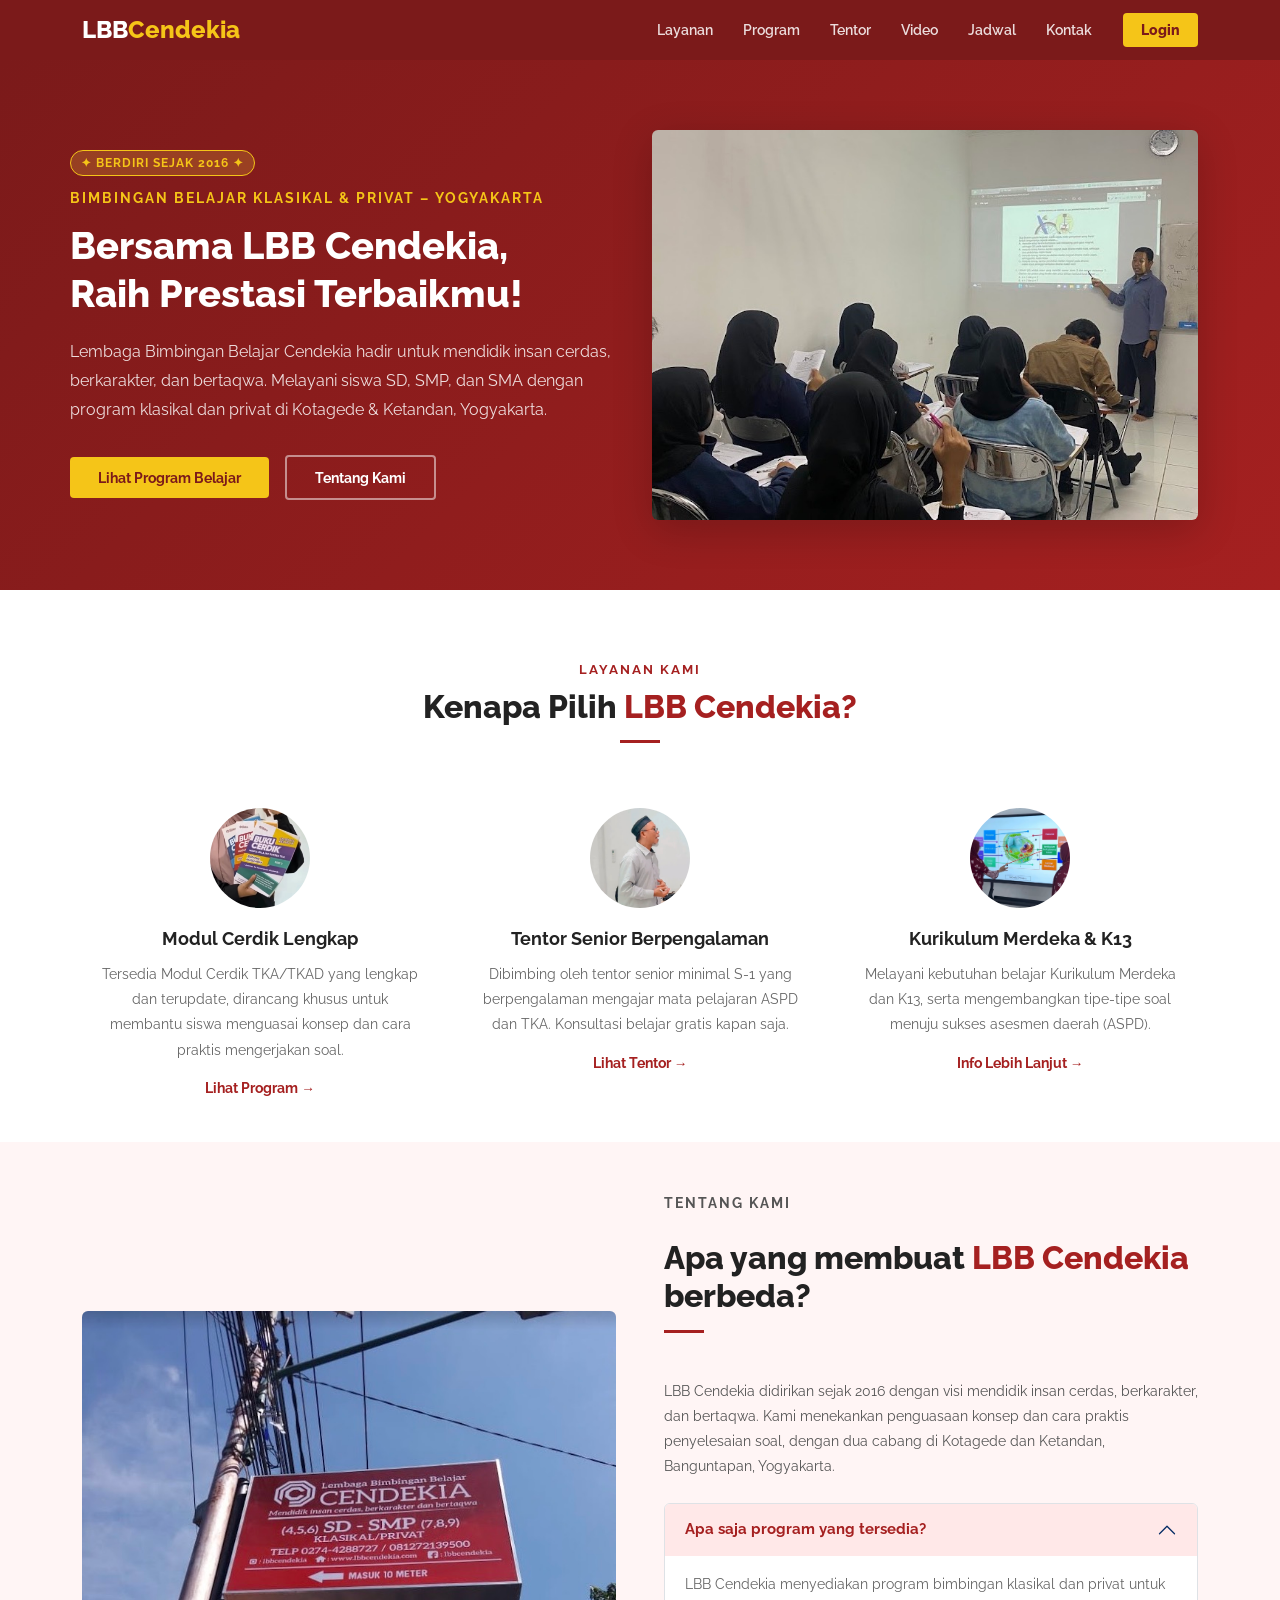
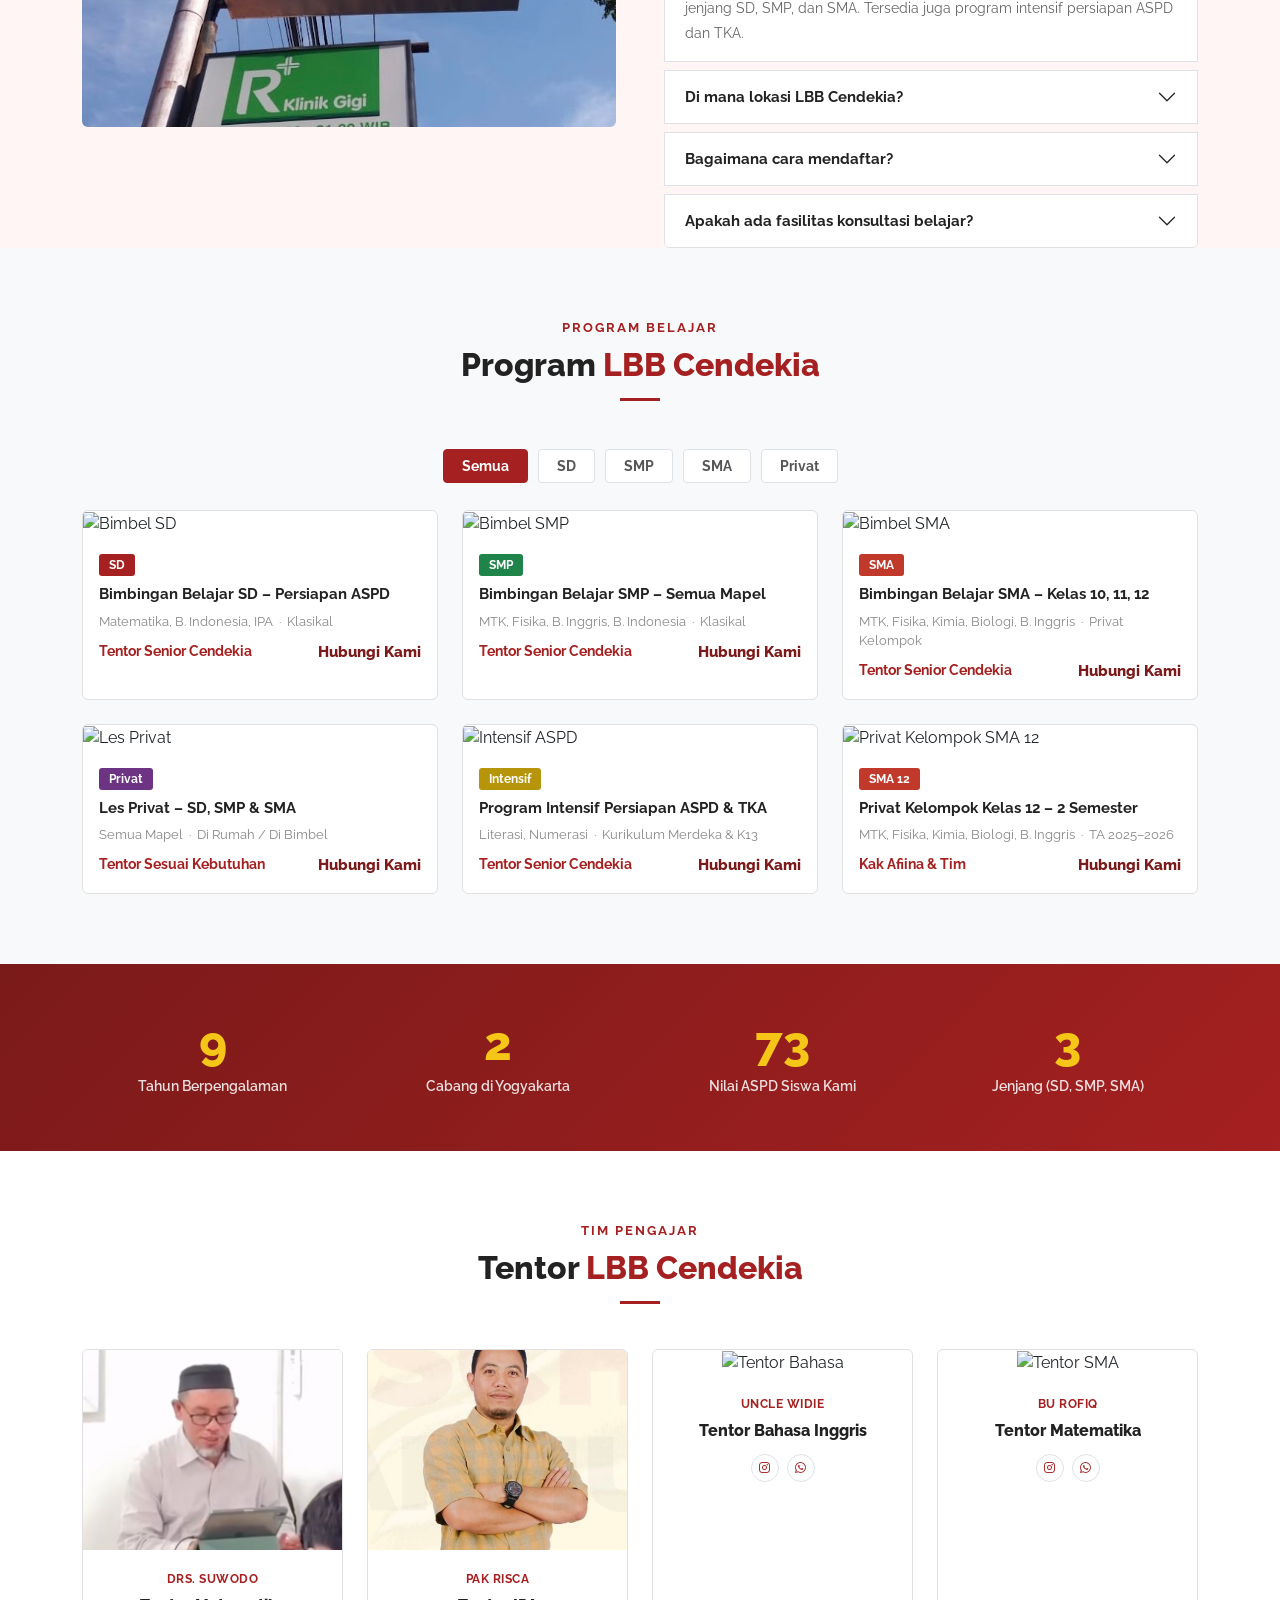
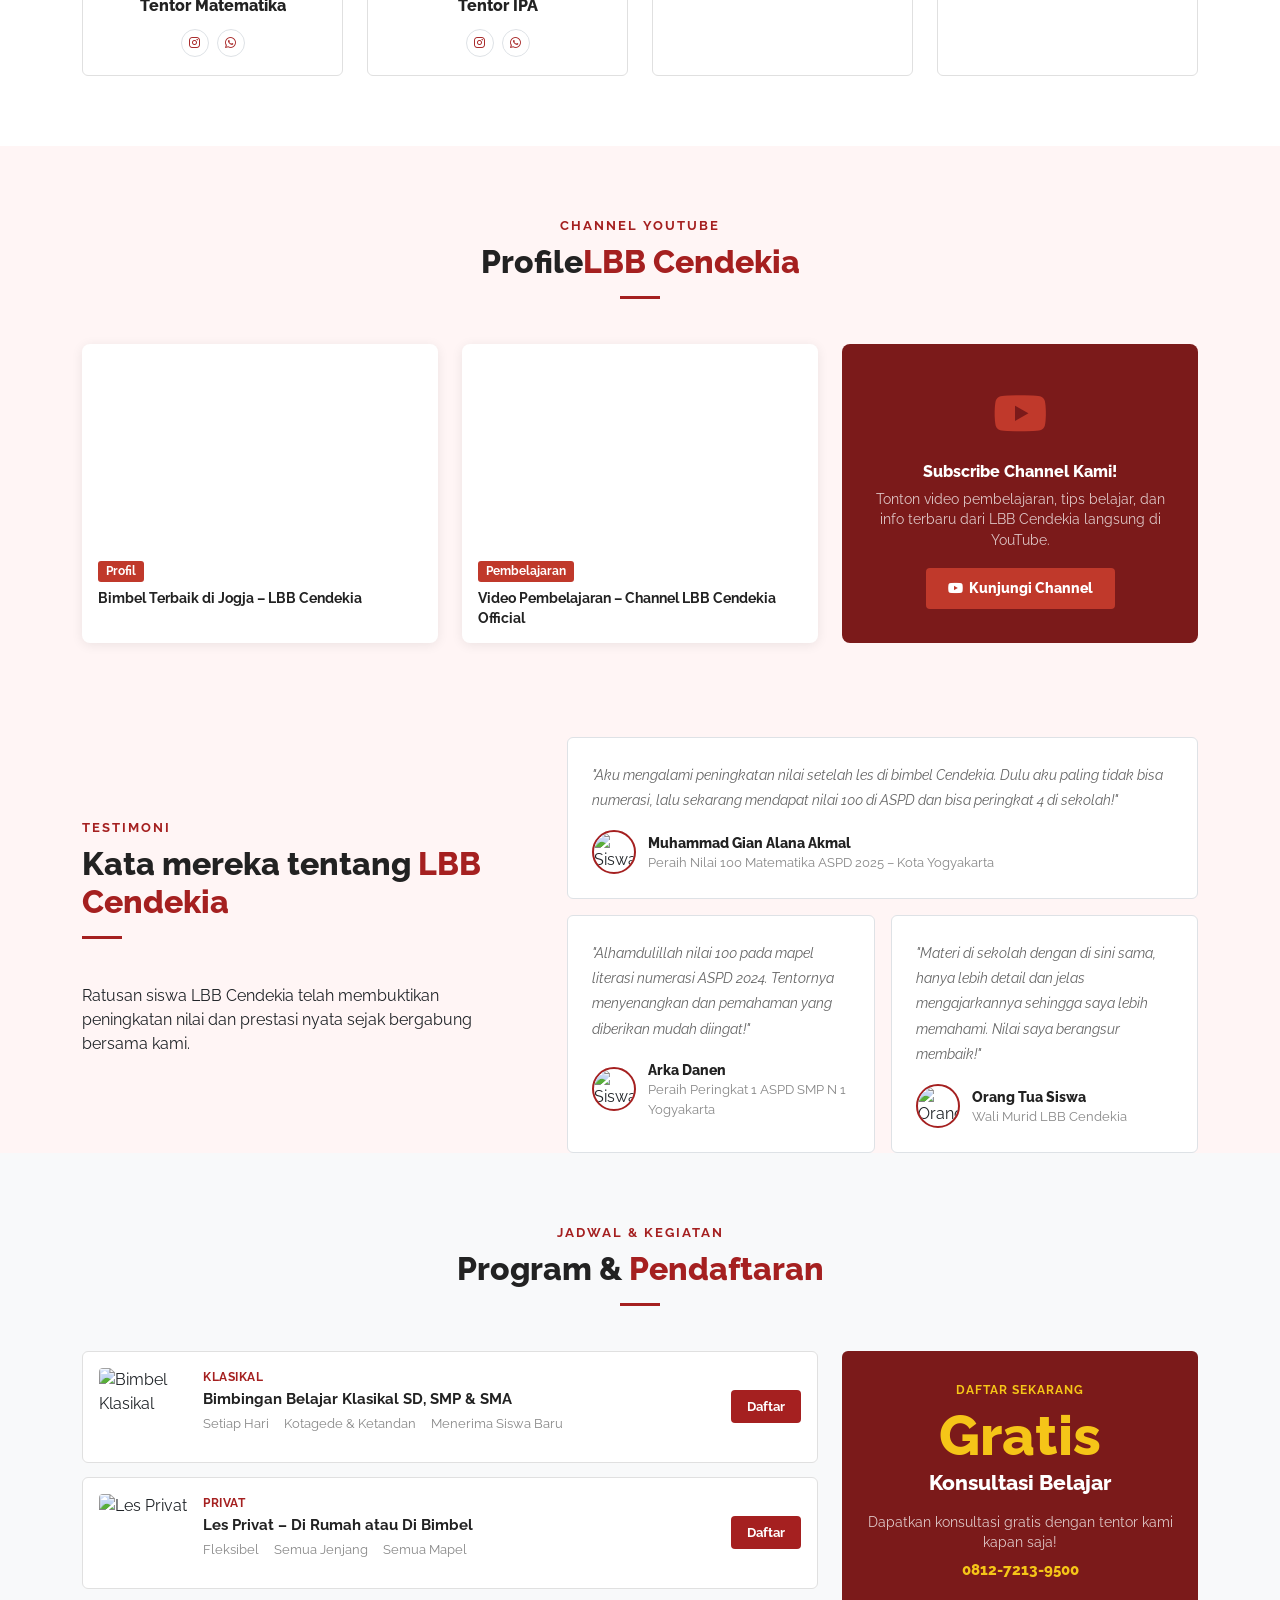
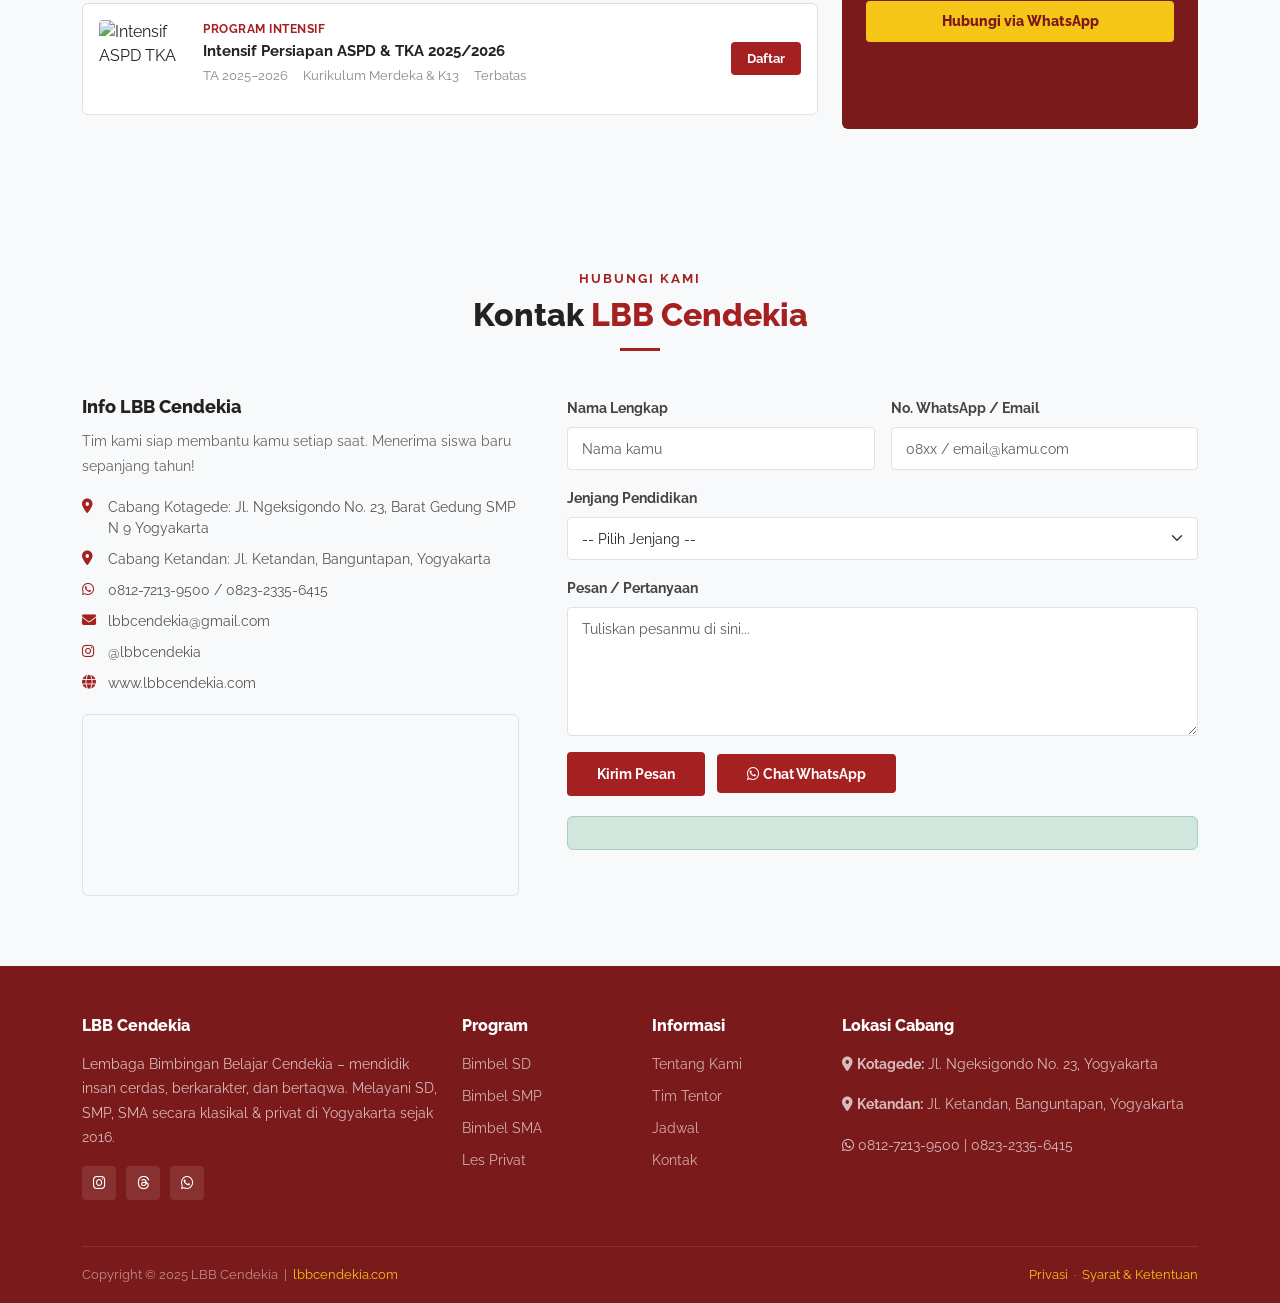
==== index.html @ 08522cde "Update index.html" ====
<!DOCTYPE html>
<html lang="id">

<head>
  <meta charset="UTF-8" />
  <meta name="viewport" content="width=device-width, initial-scale=1, shrink-to-fit=no" />
  <title>LBB Cendekia - Bimbingan Belajar Yogyakarta</title>

  <link rel="stylesheet" href="https://cdn.jsdelivr.net/npm/bootstrap@5.3.0/dist/css/bootstrap.min.css" />
  <link rel="stylesheet" href="https://cdnjs.cloudflare.com/ajax/libs/font-awesome/6.4.0/css/all.min.css" />
  <link href="https://fonts.googleapis.com/css2?family=Raleway:wght@400;500;600;700;800&display=swap" rel="stylesheet" />
  <link rel="stylesheet" href="style.css" />

</head>
<body>

<button id="tm-back-top" onclick="window.scrollTo({top:0,behavior:'smooth'})">
  <i class="fas fa-chevron-up"></i>
</button>

<!-- ===================== NAVBAR ===================== -->
<nav class="navbar navbar-expand-lg tm-navbar sticky-top">
  <div class="container">
    <a class="navbar-brand" href="#tm-hero">LBB<span>Cendekia</span></a>
    <button class="navbar-toggler" type="button" data-bs-toggle="collapse" data-bs-target="#tmNav">
      <span class="navbar-toggler-icon"></span>
    </button>
    <div class="collapse navbar-collapse" id="tmNav">
      <ul class="navbar-nav ms-auto">
        <li class="nav-item"><a class="nav-link" href="#tm-services">Layanan</a></li>
        <li class="nav-item"><a class="nav-link" href="#tm-courses">Program</a></li>
        <li class="nav-item"><a class="nav-link" href="#tm-team">Tentor</a></li>
        <li class="nav-item"><a class="nav-link" href="#tm-video">Video</a></li>
        <li class="nav-item"><a class="nav-link" href="#tm-events">Jadwal</a></li>
        <li class="nav-item"><a class="nav-link" href="#tm-contact">Kontak</a></li>
      </ul>
      <span id="userInfo" class="nav-user-info"></span>
      <div id="authArea">
        <a href="login.html" class="nav-cta-btn ms-2">Login</a>
      </div>
    </div>
  </div>
</nav>

<!-- ===================== HERO ===================== -->
<section id="tm-hero">
  <div class="container">
    <div class="row align-items-center">
      <div class="col-lg-6 hero-text-col mb-5 mb-lg-0">
        <div class="badge-since">✦ BERDIRI SEJAK 2016 ✦</div>
        <h6>Bimbingan Belajar Klasikal & Privat – Yogyakarta</h6>
        <h2>Bersama LBB Cendekia,<br>Raih Prestasi Terbaikmu!</h2>
        <p>Lembaga Bimbingan Belajar Cendekia hadir untuk mendidik insan cerdas, berkarakter, dan bertaqwa. Melayani siswa SD, SMP, dan SMA dengan program klasikal dan privat di Kotagede & Ketandan, Yogyakarta.</p>
        <a href="#tm-courses" class="tm-btn-primary">Lihat Program Belajar</a>
        <a href="#tm-about" class="tm-btn-secondary">Tentang Kami</a>
      </div>
      <div class="col-lg-6">
    <img src="IMG_4791.jpeg" alt="Siswa belajar di LBB Cendekia" />
      </div>
    </div>
  </div>
</section>

<!-- ===================== SERVICES ===================== -->
<section id="tm-services" class="tm-section">
  <div class="container">
    <div class="row">
      <div class="col-12 text-center">
        <div class="tm-section-title-box">
          <p>Layanan Kami</p>
          <h2>Kenapa Pilih <span>LBB Cendekia?</span></h2>
          <div class="tm-divider center"></div>
        </div>
      </div>
    </div>
    <div class="row">
      <div class="col-md-4">
  <div class="tm-service-item" style="text-align:center;">
    <img src="IMG_4793.jpeg" alt="Modul Lengkap" style="height:100px; width:100px; object-fit:cover; border-radius:50%; margin:0 auto 20px; display:block;" />
          <h4>Modul Cerdik Lengkap</h4>
          <p>Tersedia Modul Cerdik TKA/TKAD yang lengkap dan terupdate, dirancang khusus untuk membantu siswa menguasai konsep dan cara praktis mengerjakan soal.</p>
          <a href="#tm-courses">Lihat Program &rarr;</a>
        </div>
      </div>
      <div class="col-md-4">
  <div class="tm-service-item" style="text-align:center;">
    <img src="IMG_4795.jpeg" alt="Tentor Berpengalaman" style="height:100px; width:100px; object-fit:cover; border-radius:50%; margin:0 auto 20px; display:block;" />
          <h4>Tentor Senior Berpengalaman</h4>
          <p>Dibimbing oleh tentor senior minimal S-1 yang berpengalaman mengajar mata pelajaran ASPD dan TKA. Konsultasi belajar gratis kapan saja.</p>
          <a href="#tm-team">Lihat Tentor &rarr;</a>
        </div>
      </div>
      <div class="col-md-4">
  <div class="tm-service-item" style="text-align:center;">
    <img src="IMG_4796.jpeg" alt="Kurikulum Merdeka" style="height:100px; width:100px; object-fit:cover; border-radius:50%; margin:0 auto 20px; display:block;" />
          <h4>Kurikulum Merdeka & K13</h4>
          <p>Melayani kebutuhan belajar Kurikulum Merdeka dan K13, serta mengembangkan tipe-tipe soal menuju sukses asesmen daerah (ASPD).</p>
          <a href="#tm-courses">Info Lebih Lanjut &rarr;</a>
        </div>
      </div>
    </div>
  </div>
</section>

<!-- ===================== ABOUT ===================== -->
<section id="tm-about">
  <div class="container">
    <div class="row align-items-center g-5" class="section-inner-pad">
      <div class="col-lg-6">
        <img src="IMG_4792.jpeg" alt="Tentang LBB Cendekia" />
      </div>
      <div class="col-lg-6 tm-about-text">
        <div class="tm-section-title-box" class="title-box-left">
          <p>Tentang Kami</p>
          <h2>Apa yang membuat <span>LBB Cendekia</span> berbeda?</h2>
          <div class="tm-divider"></div>
        </div>
        <p>LBB Cendekia didirikan sejak 2016 dengan visi mendidik insan cerdas, berkarakter, dan bertaqwa. Kami menekankan penguasaan konsep dan cara praktis penyelesaian soal, dengan dua cabang di Kotagede dan Ketandan, Banguntapan, Yogyakarta.</p>
        <div class="accordion" id="aboutAccordion">
          <div class="accordion-item border mb-2">
            <h2 class="accordion-header">
              <button class="accordion-button" type="button" data-bs-toggle="collapse" data-bs-target="#acc1">
                Apa saja program yang tersedia?
              </button>
            </h2>
            <div id="acc1" class="accordion-collapse collapse show" data-bs-parent="#aboutAccordion">
              <div class="accordion-body">
                LBB Cendekia menyediakan program bimbingan klasikal dan privat untuk jenjang SD, SMP, dan SMA. Tersedia juga program intensif persiapan ASPD dan TKA.
              </div>
            </div>
          </div>
          <div class="accordion-item border mb-2">
            <h2 class="accordion-header">
              <button class="accordion-button collapsed" type="button" data-bs-toggle="collapse" data-bs-target="#acc2">
                Di mana lokasi LBB Cendekia?
              </button>
            </h2>
            <div id="acc2" class="accordion-collapse collapse" data-bs-parent="#aboutAccordion">
              <div class="accordion-body">
                LBB Cendekia memiliki dua cabang: Cabang Kotagede di Jl. Ngeksigondo No. 23 (dekat SMP N 9 Yogyakarta), dan Cabang Ketandan di Jl. Ketandan, Banguntapan.
              </div>
            </div>
          </div>
          <div class="accordion-item border mb-2">
            <h2 class="accordion-header">
              <button class="accordion-button collapsed" type="button" data-bs-toggle="collapse" data-bs-target="#acc3">
                Bagaimana cara mendaftar?
              </button>
            </h2>
            <div id="acc3" class="accordion-collapse collapse" data-bs-parent="#aboutAccordion">
              <div class="accordion-body">
                Pendaftaran dapat dilakukan langsung ke cabang atau via WhatsApp. LBB Cendekia menerima siswa baru setiap saat sepanjang tahun.
              </div>
            </div>
          </div>
          <div class="accordion-item border">
            <h2 class="accordion-header">
              <button class="accordion-button collapsed" type="button" data-bs-toggle="collapse" data-bs-target="#acc4">
                Apakah ada fasilitas konsultasi belajar?
              </button>
            </h2>
            <div id="acc4" class="accordion-collapse collapse" data-bs-parent="#aboutAccordion">
              <div class="accordion-body">
                Ya! Konsultasi belajar gratis kepada tentor tersedia kapan saja untuk membantu pemahaman materi siswa.
              </div>
            </div>
          </div>
        </div>
      </div>
    </div>
  </div>
</section>

<!-- ===================== COURSES ===================== -->
<section id="tm-courses" class="tm-section-gray">
  <div class="container">
    <div class="row">
      <div class="col-12 text-center">
        <div class="tm-section-title-box">
          <p>Program Belajar</p>
          <h2>Program <span>LBB Cendekia</span></h2>
          <div class="tm-divider center"></div>
        </div>
      </div>
    </div>
    <div class="text-center mb-4">
      <button class="tm-filter-btn active" data-filter="all">Semua</button>
      <button class="tm-filter-btn" data-filter="sd">SD</button>
      <button class="tm-filter-btn" data-filter="smp">SMP</button>
      <button class="tm-filter-btn" data-filter="sma">SMA</button>
      <button class="tm-filter-btn" data-filter="privat">Privat</button>
    </div>
    <div class="row g-4" id="coursesGrid">
      <div class="col-sm-6 col-lg-4 course-item" data-cat="sd">
        <div class="tm-course-item">
          <img src="https://images.unsplash.com/photo-1503676260728-1c00da094a0b?w=400&h=170&fit=crop&auto=format" alt="Bimbel SD" />
          <div class="tm-course-body">
            <span class="tm-course-tag">SD</span>
            <h5>Bimbingan Belajar SD – Persiapan ASPD</h5>
            <div class="tm-course-meta">Matematika, B. Indonesia, IPA &nbsp;·&nbsp; Klasikal</div>
            <div class="d-flex justify-content-between">
              <span class="tm-course-teacher">Tentor Senior Cendekia</span>
              <span class="tm-course-price">Hubungi Kami</span>
            </div>
          </div>
        </div>
      </div>
      <div class="col-sm-6 col-lg-4 course-item" data-cat="smp">
        <div class="tm-course-item">
          <img src="https://images.unsplash.com/photo-1456513080510-7bf3a84b82f8?w=400&h=170&fit=crop&auto=format" alt="Bimbel SMP" />
          <div class="tm-course-body">
            <span class="tm-course-tag eng">SMP</span>
            <h5>Bimbingan Belajar SMP – Semua Mapel</h5>
            <div class="tm-course-meta">MTK, Fisika, B. Inggris, B. Indonesia &nbsp;·&nbsp; Klasikal</div>
            <div class="d-flex justify-content-between">
              <span class="tm-course-teacher">Tentor Senior Cendekia</span>
              <span class="tm-course-price">Hubungi Kami</span>
            </div>
          </div>
        </div>
      </div>
      <div class="col-sm-6 col-lg-4 course-item" data-cat="sma">
        <div class="tm-course-item">
          <img src="https://images.unsplash.com/photo-1635070041078-e363dbe005cb?w=400&h=170&fit=crop&auto=format" alt="Bimbel SMA" />
          <div class="tm-course-body">
            <span class="tm-course-tag sma">SMA</span>
            <h5>Bimbingan Belajar SMA – Kelas 10, 11, 12</h5>
            <div class="tm-course-meta">MTK, Fisika, Kimia, Biologi, B. Inggris &nbsp;·&nbsp; Privat Kelompok</div>
            <div class="d-flex justify-content-between">
              <span class="tm-course-teacher">Tentor Senior Cendekia</span>
              <span class="tm-course-price">Hubungi Kami</span>
            </div>
          </div>
        </div>
      </div>
      <div class="col-sm-6 col-lg-4 course-item" data-cat="privat">
        <div class="tm-course-item">
          <img src="https://images.unsplash.com/photo-1434030216411-0b793f4b4173?w=400&h=170&fit=crop&auto=format" alt="Les Privat" />
          <div class="tm-course-body">
            <span class="tm-course-tag math">Privat</span>
            <h5>Les Privat – SD, SMP & SMA</h5>
            <div class="tm-course-meta">Semua Mapel &nbsp;·&nbsp; Di Rumah / Di Bimbel</div>
            <div class="d-flex justify-content-between">
              <span class="tm-course-teacher">Tentor Sesuai Kebutuhan</span>
              <span class="tm-course-price">Hubungi Kami</span>
            </div>
          </div>
        </div>
      </div>
      <div class="col-sm-6 col-lg-4 course-item" data-cat="smp sma">
        <div class="tm-course-item">
          <img src="https://images.unsplash.com/photo-1532094349884-543559563661?w=400&h=170&fit=crop&auto=format" alt="Intensif ASPD" />
          <div class="tm-course-body">
            <span class="tm-course-tag sci">Intensif</span>
            <h5>Program Intensif Persiapan ASPD & TKA</h5>
            <div class="tm-course-meta">Literasi, Numerasi &nbsp;·&nbsp; Kurikulum Merdeka & K13</div>
            <div class="d-flex justify-content-between">
              <span class="tm-course-teacher">Tentor Senior Cendekia</span>
              <span class="tm-course-price">Hubungi Kami</span>
            </div>
          </div>
        </div>
      </div>
      <div class="col-sm-6 col-lg-4 course-item" data-cat="sma">
        <div class="tm-course-item">
          <img src="https://images.unsplash.com/photo-1546410531-bb4caa6b424d?w=400&h=170&fit=crop&auto=format" alt="Privat Kelompok SMA 12" />
          <div class="tm-course-body">
            <span class="tm-course-tag sma">SMA 12</span>
            <h5>Privat Kelompok Kelas 12 – 2 Semester</h5>
            <div class="tm-course-meta">MTK, Fisika, Kimia, Biologi, B. Inggris &nbsp;·&nbsp; TA 2025–2026</div>
            <div class="d-flex justify-content-between">
              <span class="tm-course-teacher">Kak Afiina & Tim</span>
              <span class="tm-course-price">Hubungi Kami</span>
            </div>
          </div>
        </div>
      </div>
    </div>
  </div>
</section>

<!-- ===================== COUNTER ===================== -->
<section id="tm-counter">
  <div class="container">
    <div class="row g-4 text-center">
      <div class="col-6 col-md-3">
        <div class="tm-counter-item">
          <span class="tm-count" data-count="9">0</span>
          <p>Tahun Berpengalaman</p>
        </div>
      </div>
      <div class="col-6 col-md-3">
        <div class="tm-counter-item">
          <span class="tm-count" data-count="2">0</span>
          <p>Cabang di Yogyakarta</p>
        </div>
      </div>
      <div class="col-6 col-md-3">
        <div class="tm-counter-item">
          <span class="tm-count" data-count="100">0</span>
          <p>Nilai ASPD Siswa Kami</p>
        </div>
      </div>
      <div class="col-6 col-md-3">
        <div class="tm-counter-item">
          <span class="tm-count" data-count="3">0</span>
          <p>Jenjang (SD, SMP, SMA)</p>
        </div>
      </div>
    </div>
  </div>
</section>

<!-- ===================== TEAM ===================== -->
<section id="tm-team" class="tm-section">
  <div class="container">
    <div class="row">
      <div class="col-12 text-center">
        <div class="tm-section-title-box">
          <p>Tim Pengajar</p>
          <h2>Tentor <span>LBB Cendekia</span></h2>
          <div class="tm-divider center"></div>
        </div>
      </div>
    </div>
    <div class="row g-4">
      <div class="col-sm-6 col-lg-3">
        <div class="tm-team-item">
          <img src="IMG_4803.jpeg" alt="Tentor Matematika" />
          <div class="tm-team-body">
            <span>Drs. Suwodo</span>
            <h5>Tentor Matematika</h5>
            <div class="tm-social">
              <a href="https://www.instagram.com/lbbcendekia/" target="_blank"><i class="fab fa-instagram"></i></a>
              <a href="https://wa.me/6281272139500" target="_blank"><i class="fab fa-whatsapp"></i></a>
            </div>
          </div>
        </div>
      </div>
      <div class="col-sm-6 col-lg-3">
        <div class="tm-team-item">
          <img src="IMG_4802.jpeg" alt="Tentor IPA" />
          <div class="tm-team-body">
            <span>Pak Risca</span>
            <h5>Tentor IPA</h5>
            <div class="tm-social">
              <a href="https://www.instagram.com/lbbcendekia/" target="_blank"><i class="fab fa-instagram"></i></a>
              <a href="https://wa.me/6281272139500" target="_blank"><i class="fab fa-whatsapp"></i></a>
            </div>
          </div>
        </div>
      </div>
      <div class="col-sm-6 col-lg-3">
        <div class="tm-team-item">
          <img src="https://themewagon.github.io/scholar/assets/images/member-03.jpg" alt="Tentor Bahasa" />
          <div class="tm-team-body">
            <span>Uncle Widie</span>
            <h5>Tentor Bahasa Inggris</h5>
            <div class="tm-social">
              <a href="https://www.instagram.com/lbbcendekia/" target="_blank"><i class="fab fa-instagram"></i></a>
              <a href="https://wa.me/6281272139500" target="_blank"><i class="fab fa-whatsapp"></i></a>
            </div>
          </div>
        </div>
      </div>
      <div class="col-sm-6 col-lg-3">
        <div class="tm-team-item">
          <img src="https://themewagon.github.io/scholar/assets/images/member-04.jpg" alt="Tentor SMA" />
          <div class="tm-team-body">
            <span>Bu Rofiq</span>
            <h5>Tentor Matematika</h5>
            <div class="tm-social">
              <a href="https://www.instagram.com/lbbcendekia/" target="_blank"><i class="fab fa-instagram"></i></a>
              <a href="https://wa.me/6281272139500" target="_blank"><i class="fab fa-whatsapp"></i></a>
            </div>
          </div>
        </div>
      </div>
    </div>
  </div>
</section>

<!-- ===================== VIDEO YOUTUBE ===================== -->
<section id="tm-video">
  <div class="container">
    <div class="row">
      <div class="col-12 text-center">
        <div class="tm-section-title-box">
          <p>Channel YouTube</p>
          <h2>Profile<span>LBB Cendekia</span></h2>
          <div class="tm-divider center"></div>
        </div>
      </div>
    </div>
    <div class="row g-4">
      <!-- Video 1: Video promo resmi LBB Cendekia -->
      <div class="col-sm-6 col-lg-4">
        <div class="tm-video-card">
          <div class="ratio ratio-16x9">
            <iframe src="https://www.youtube.com/embed/m7mZopwgfDE" title="BIMBEL TERBAIK DI JOGJA | LBB Cendekia" allowfullscreen loading="lazy"></iframe>
          </div>
          <div class="video-info">
            <span class="video-tag">Profil</span>
            <h6>Bimbel Terbaik di Jogja – LBB Cendekia</h6>
          </div>
        </div>
      </div>
      <!-- Video 2: Ganti ID video di bawah sesuai video LBB Cendekia lainnya -->
      <div class="col-sm-6 col-lg-4">
        <div class="tm-video-card">
          <div class="ratio ratio-16x9">
            <iframe src="https://www.youtube.com/embed/videoseries?list=UU1r4QQoJrDKF8VmuB0mBoeg" title="Video LBB Cendekia" allowfullscreen loading="lazy"></iframe>
          </div>
          <div class="video-info">
            <span class="video-tag">Pembelajaran</span>
            <h6>Video Pembelajaran – Channel LBB Cendekia Official</h6>
          </div>
        </div>
      </div>
      <!-- Kolom Subscribe -->
      <div class="col-sm-12 col-lg-4">
        <div class="tm-video-subscribe">
          <div class="yt-icon"><i class="fab fa-youtube"></i></div>
          <h5>Subscribe Channel Kami!</h5>
          <p>Tonton video pembelajaran, tips belajar, dan info terbaru dari LBB Cendekia langsung di YouTube.</p>
          <a href="https://www.youtube.com/@lbbcendekia" target="_blank" class="tm-btn-yt">
            <i class="fab fa-youtube"></i> &nbsp;Kunjungi Channel
          </a>
        </div>
      </div>
    </div>
    <div class="text-center mt-4" class="video-hint">
    </div>
  </div>
</section>

<!-- ===================== TESTIMONIALS ===================== -->
<section id="tm-testimonials">
  <div class="container">
    <div class="row align-items-center g-5" class="section-inner-pad">
      <div class="col-lg-5">
        <div class="tm-section-title-box" class="title-box-left">
          <p>Testimoni</p>
          <h2>Kata mereka tentang <span>LBB Cendekia</span></h2>
          <div class="tm-divider"></div>
        </div>
        <p >Ratusan siswa LBB Cendekia telah membuktikan peningkatan nilai dan prestasi nyata sejak bergabung bersama kami.</p>
      </div>
      <div class="col-lg-7">
        <div class="row g-3">
          <div class="col-12">
            <div class="tm-testimonial-item">
              <p>"Aku mengalami peningkatan nilai setelah les di bimbel Cendekia. Dulu aku paling tidak bisa numerasi, lalu sekarang mendapat nilai 100 di ASPD dan bisa peringkat 4 di sekolah!"</p>
              <div class="d-flex align-items-center">
                <img src="https://themewagon.github.io/scholar/assets/images/testimonial-author.jpg" alt="Siswa Cendekia" />
                <div>
                  <div class="tm-testimonial-name">Muhammad Gian Alana Akmal</div>
                  <div class="tm-testimonial-role">Peraih Nilai 100 Matematika ASPD 2025 – Kota Yogyakarta</div>
                </div>
              </div>
            </div>
          </div>
          <div class="col-md-6">
            <div class="tm-testimonial-item">
              <p>"Alhamdulillah nilai 100 pada mapel literasi numerasi ASPD 2024. Tentornya menyenangkan dan pemahaman yang diberikan mudah diingat!"</p>
              <div class="d-flex align-items-center">
                <img src="https://themewagon.github.io/scholar/assets/images/testimonial-author.jpg" alt="Siswa Cendekia" />
                <div>
                  <div class="tm-testimonial-name">Arka Danen</div>
                  <div class="tm-testimonial-role">Peraih Peringkat 1 ASPD SMP N 1 Yogyakarta</div>
                </div>
              </div>
            </div>
          </div>
          <div class="col-md-6">
            <div class="tm-testimonial-item">
              <p>"Materi di sekolah dengan di sini sama, hanya lebih detail dan jelas mengajarkannya sehingga saya lebih memahami. Nilai saya berangsur membaik!"</p>
              <div class="d-flex align-items-center">
                <img src="https://themewagon.github.io/scholar/assets/images/testimonial-author.jpg" alt="Orang Tua Siswa" />
                <div>
                  <div class="tm-testimonial-name">Orang Tua Siswa</div>
                  <div class="tm-testimonial-role">Wali Murid LBB Cendekia</div>
                </div>
              </div>
            </div>
          </div>
        </div>
      </div>
    </div>
  </div>
</section>

<!-- ===================== EVENTS ===================== -->
<section id="tm-events" class="tm-section-gray">
  <div class="container">
    <div class="row">
      <div class="col-12 text-center">
        <div class="tm-section-title-box">
          <p>Jadwal & Kegiatan</p>
          <h2>Program & <span>Pendaftaran</span></h2>
          <div class="tm-divider center"></div>
        </div>
      </div>
    </div>
    <div class="row g-4">
      <div class="col-lg-8">
        <div class="tm-event-item">
          <img src="https://themewagon.github.io/scholar/assets/images/event-01.jpg" alt="Bimbel Klasikal" />
          <div class="tm-event-info">
            <div class="tm-event-tag">Klasikal</div>
            <h5>Bimbingan Belajar Klasikal SD, SMP & SMA</h5>
            <div class="tm-event-meta">
              <span>Setiap Hari</span>
              <span>Kotagede & Ketandan</span>
              <span>Menerima Siswa Baru</span>
            </div>
          </div>
          <a href="#tm-contact" class="tm-btn-event">Daftar</a>
        </div>
        <div class="tm-event-item">
          <img src="https://themewagon.github.io/scholar/assets/images/event-02.jpg" alt="Les Privat" />
          <div class="tm-event-info">
            <div class="tm-event-tag">Privat</div>
            <h5>Les Privat – Di Rumah atau Di Bimbel</h5>
            <div class="tm-event-meta">
              <span>Fleksibel</span>
              <span>Semua Jenjang</span>
              <span>Semua Mapel</span>
            </div>
          </div>
          <a href="#tm-contact" class="tm-btn-event">Daftar</a>
        </div>
        <div class="tm-event-item">
          <img src="https://themewagon.github.io/scholar/assets/images/event-03.jpg" alt="Intensif ASPD TKA" />
          <div class="tm-event-info">
            <div class="tm-event-tag">Program Intensif</div>
            <h5>Intensif Persiapan ASPD & TKA 2025/2026</h5>
            <div class="tm-event-meta">
              <span>TA 2025–2026</span>
              <span>Kurikulum Merdeka & K13</span>
              <span>Terbatas</span>
            </div>
          </div>
          <a href="#tm-contact" class="tm-btn-event">Daftar</a>
        </div>
      </div>
      <div class="col-lg-4">
        <div class="tm-promo-box">
          <div class="promo-label">Daftar Sekarang</div>
          <div class="promo-num" class="promo-gratis-num">Gratis</div>
          <div class="promo-off" class="promo-gratis-label">Konsultasi Belajar</div>
          <p>Dapatkan konsultasi gratis dengan tentor kami kapan saja!</p>
          <div class="promo-date">0812-7213-9500</div>
          <a href="https://wa.me/6281272139500" target="_blank">Hubungi via WhatsApp</a>
        </div>
      </div>
    </div>
  </div>
</section>

<!-- ===================== CONTACT ===================== -->
<section id="tm-contact" class="tm-section">
  <div class="container">
    <div class="row">
      <div class="col-12 text-center">
        <div class="tm-section-title-box">
          <p>Hubungi Kami</p>
          <h2>Kontak <span>LBB Cendekia</span></h2>
          <div class="tm-divider center"></div>
        </div>
      </div>
    </div>
    <div class="row g-5">
      <div class="col-lg-5">
        <div class="tm-contact-info">
          <h5>Info LBB Cendekia</h5>
          <p>Tim kami siap membantu kamu setiap saat. Menerima siswa baru sepanjang tahun!</p>
          <ul>
            <li><i class="fas fa-map-marker-alt"></i> Cabang Kotagede: Jl. Ngeksigondo No. 23, Barat Gedung SMP N 9 Yogyakarta</li>
            <li><i class="fas fa-map-marker-alt"></i> Cabang Ketandan: Jl. Ketandan, Banguntapan, Yogyakarta</li>
            <li><i class="fab fa-whatsapp"></i> 0812-7213-9500 / 0823-2335-6415</li>
            <li><i class="fas fa-envelope"></i> lbbcendekia@gmail.com</li>
            <li><i class="fab fa-instagram"></i> @lbbcendekia</li>
            <li><i class="fas fa-globe"></i> www.lbbcendekia.com</li>
          </ul>
          <div class="tm-map">
            <iframe
              src="https://www.google.com/maps/embed?pb=!1m18!1m12!1m3!1d3953.1!2d110.4012!3d-7.8210!2m3!1f0!2f0!3f0!3m2!1i1024!2i768!4f13.1!3m3!1m2!1s0x2e7a5772dce24fcf%3A0x0!2sKotagede%2C%20Yogyakarta!5e0!3m2!1sid!2sid!4v1"
              allowfullscreen loading="lazy" referrerpolicy="no-referrer-when-downgrade" title="Lokasi LBB Cendekia">
            </iframe>
          </div>
        </div>
      </div>
      <div class="col-lg-7">
        <form id="tmContactForm" novalidate>
          <div class="row g-3">
            <div class="col-sm-6">
              <label class="form-label" for="tmName">Nama Lengkap</label>
              <input type="text" class="form-control" id="tmName" placeholder="Nama kamu" required />
              <div class="invalid-feedback">Nama tidak boleh kosong.</div>
            </div>
            <div class="col-sm-6">
              <label class="form-label" for="tmEmail">No. WhatsApp / Email</label>
              <input type="text" class="form-control" id="tmEmail" placeholder="08xx / email@kamu.com" required />
              <div class="invalid-feedback">Isi kolom ini.</div>
            </div>
            <div class="col-12">
              <label class="form-label" for="tmSubject">Jenjang Pendidikan</label>
              <select class="form-select" id="tmSubject" required>
                <option value="">-- Pilih Jenjang --</option>
                <option>SD</option>
                <option>SMP</option>
                <option>SMA</option>
                <option>Info Program Privat</option>
                <option>Lainnya</option>
              </select>
              <div class="invalid-feedback">Pilih jenjang terlebih dahulu.</div>
            </div>
            <div class="col-12">
              <label class="form-label" for="tmMsg">Pesan / Pertanyaan</label>
              <textarea class="form-control" id="tmMsg" rows="5" placeholder="Tuliskan pesanmu di sini..." required></textarea>
              <div class="invalid-feedback">Pesan tidak boleh kosong.</div>
            </div>
            <div class="col-12">
              <button type="submit" class="tm-btn-submit">Kirim Pesan</button>
              &nbsp;
              <a href="https://wa.me/6281272139500" target="_blank" class="tm-btn-submit" class="tm-btn-submit btn-wa">
                <i class="fab fa-whatsapp"></i> Chat WhatsApp
              </a>
            </div>
            <div class="col-12">
              <div id="tmFormOk" class="alert alert-success mt-1" class="alert-success-hidden">
              </div>
            </div>
          </div>
        </form>
      </div>
    </div>
  </div>
</section>

<!-- ===================== FOOTER ===================== -->
<footer id="tm-footer">
  <div class="container">
    <div class="row g-4">
      <div class="col-lg-4">
        <h5>LBB Cendekia</h5>
        <p>Lembaga Bimbingan Belajar Cendekia – mendidik insan cerdas, berkarakter, dan bertaqwa. Melayani SD, SMP, SMA secara klasikal & privat di Yogyakarta sejak 2016.</p>
        <div class="tm-footer-social mt-3">
          <a href="https://www.instagram.com/lbbcendekia/" target="_blank"><i class="fab fa-instagram"></i></a>
          <a href="https://www.threads.com/@lbbcendekia" target="_blank"><i class="fab fa-threads"></i></a>
          <a href="https://wa.me/6281272139500" target="_blank"><i class="fab fa-whatsapp"></i></a>
        </div>
      </div>
      <div class="col-6 col-lg-2">
        <h5>Program</h5>
        <ul class="tm-footer-links">
          <li><a href="#tm-courses">Bimbel SD</a></li>
          <li><a href="#tm-courses">Bimbel SMP</a></li>
          <li><a href="#tm-courses">Bimbel SMA</a></li>
          <li><a href="#tm-courses">Les Privat</a></li>
        </ul>
      </div>
      <div class="col-6 col-lg-2">
        <h5>Informasi</h5>
        <ul class="tm-footer-links">
          <li><a href="#tm-about">Tentang Kami</a></li>
          <li><a href="#tm-team">Tim Tentor</a></li>
          <li><a href="#tm-events">Jadwal</a></li>
          <li><a href="#tm-contact">Kontak</a></li>
        </ul>
      </div>
      <div class="col-lg-4">
        <h5>Lokasi Cabang</h5>
        <p><i class="fas fa-map-marker-alt" class="icon-yellow"></i> <strong>Kotagede:</strong> Jl. Ngeksigondo No. 23, Yogyakarta</p>
        <p class="addr-mt"><i class="fas fa-map-marker-alt" class="icon-yellow"></i> <strong>Ketandan:</strong> Jl. Ketandan, Banguntapan, Yogyakarta</p>
        <p class="addr-mt2"><i class="fab fa-whatsapp" class="icon-wa"></i> 0812-7213-9500 | 0823-2335-6415</p>
      </div>
    </div>

    <div class="tm-footer-bottom d-flex flex-wrap justify-content-between align-items-center">
      <span>Copyright &copy; 2025 LBB Cendekia &nbsp;|&nbsp; <a href="https://lbbcendekia.com" target="_blank">lbbcendekia.com</a></span>
      <span><a href="#">Privasi</a> &nbsp;&middot;&nbsp; <a href="#">Syarat &amp; Ketentuan</a></span>
    </div>
  </div>
</footer>

<script src="https://cdn.jsdelivr.net/npm/bootstrap@5.3.0/dist/js/bootstrap.bundle.min.js"></script>
<script src="welcome.js"></script>
<script>
  const btt = document.getElementById('tm-back-top');
  window.addEventListener('scroll', () => { btt.style.display = window.scrollY > 400 ? 'block' : 'none'; });

  document.querySelectorAll('.tm-filter-btn').forEach(btn => {
    btn.addEventListener('click', () => {
      document.querySelectorAll('.tm-filter-btn').forEach(b => b.classList.remove('active'));
      btn.classList.add('active');
      const f = btn.dataset.filter;
      document.querySelectorAll('.course-item').forEach(item => {
        item.style.display = (f === 'all' || item.dataset.cat.includes(f)) ? '' : 'none';
      });
    });
  });

  const cObs = new IntersectionObserver(entries => {
    entries.forEach(e => {
      if (!e.isIntersecting) return;
      e.target.querySelectorAll('.tm-count').forEach(el => {
        if (el.dataset.done) return;
        el.dataset.done = '1';
        const target = +el.dataset.count, step = Math.max(target / 60, 1);
        let cur = 0;
        const t = setInterval(() => {
          cur = Math.min(cur + step, target);
          el.textContent = Math.floor(cur).toLocaleString('id-ID');
          if (cur >= target) clearInterval(t);
        }, 25);
      });
    });
  }, { threshold: 0.4 });
  const cSec = document.getElementById('tm-counter');
  if (cSec) cObs.observe(cSec);

  document.getElementById('tmContactForm').addEventListener('submit', function(e) {
    e.preventDefault();
    const name = document.getElementById('tmName');
    const email = document.getElementById('tmEmail');
    const subject = document.getElementById('tmSubject');
    const msg = document.getElementById('tmMsg');
    let ok = true;
    [name, email, subject, msg].forEach(el => el.classList.remove('is-invalid'));
    if (!name.value.trim()) { name.classList.add('is-invalid'); ok = false; }
    if (!email.value.trim()) { email.classList.add('is-invalid'); ok = false; }
    if (!subject.value) { subject.classList.add('is-invalid'); ok = false; }
    if (!msg.value.trim()) { msg.classList.add('is-invalid'); ok = false; }
    if (ok) {
      const btn = this.querySelector('.tm-btn-submit');
      btn.textContent = 'Mengirim...'; btn.disabled = true;
      setTimeout(() => {
        this.reset(); btn.textContent = 'Kirim Pesan'; btn.disabled = false;
        const s = document.getElementById('tmFormOk');
        s.style.display = 'block';
        setTimeout(() => s.style.display = 'none', 4000);
      }, 1000);
    }
  });
</script>

</body>
</html>
---- style.css ----
* { margin: 0; padding: 0; box-sizing: border-box; }
body { font-family: 'Raleway', sans-serif; background-color: #ffffff; }
a { color: inherit; text-decoration: none; }
a:hover { text-decoration: none; }

/* ----- NAVBAR ----- */
.tm-navbar { background-color: #7B1A1A; padding: 0; position: sticky; top: 0; z-index: 1000; }
.tm-navbar .navbar-brand { color: #ffffff; font-size: 1.5rem; font-weight: 800; padding: 12px 0; }
.tm-navbar .navbar-brand span { color: #F5C518; }
.tm-navbar .nav-link { color: rgba(255,255,255,0.85) !important; font-weight: 600; font-size: 0.9rem; padding: 18px 15px !important; transition: color 0.2s; }
.tm-navbar .nav-link:hover, .tm-navbar .nav-link.active { color: #F5C518 !important; }
.tm-navbar .navbar-toggler { border-color: rgba(255,255,255,0.4); }
.tm-navbar .navbar-toggler-icon { background-image: url("data:image/svg+xml,%3csvg xmlns='http://www.w3.org/2000/svg' viewBox='0 0 30 30'%3e%3cpath stroke='rgba(255,255,255,0.9)' stroke-width='2' stroke-linecap='round' d='M4 7h22M4 15h22M4 23h22'/%3e%3c/svg%3e"); }

/* ----- HERO ----- */
#tm-hero { background: linear-gradient(135deg, #7B1A1A 0%, #A52020 100%); padding: 70px 0; }
#tm-hero .hero-text-col { padding: 20px 0; }
#tm-hero h6 { color: #F5C518; font-size: 0.85rem; font-weight: 700; letter-spacing: 2px; text-transform: uppercase; margin-bottom: 16px; }
#tm-hero h2 { color: #ffffff; font-size: 2.4rem; font-weight: 800; line-height: 1.25; margin-bottom: 20px; }
#tm-hero p { color: rgba(255,255,255,0.85); font-size: 1rem; line-height: 1.8; margin-bottom: 30px; }
.tm-btn-primary { background-color: #F5C518; color: #7B1A1A; font-weight: 700; font-size: 0.9rem; padding: 10px 28px; border: none; border-radius: 4px; display: inline-block; transition: background 0.2s; }
.tm-btn-primary:hover { background-color: #e0b015; color: #7B1A1A; }
.tm-btn-secondary { background-color: transparent; color: #fff; font-weight: 700; font-size: 0.9rem; padding: 10px 28px; border: 2px solid rgba(255,255,255,0.5); border-radius: 4px; display: inline-block; margin-left: 12px; transition: border-color 0.2s; }
.tm-btn-secondary:hover { border-color: #fff; color: #fff; }
#tm-hero img { width: 100%; border-radius: 6px; box-shadow: 0 10px 40px rgba(0,0,0,0.2); }

/* ----- SECTION COMMON ----- */
.tm-section { padding: 70px 0; }
.tm-section-gray { padding: 70px 0; background-color: #f8f9fa; }
.tm-section-title-box { margin-bottom: 45px; }
.tm-section-title-box p { color: #A52020; font-size: 0.8rem; font-weight: 700; letter-spacing: 2px; text-transform: uppercase; margin-bottom: 8px; }
.tm-section-title-box h2 { font-size: 2rem; font-weight: 800; color: #222222; line-height: 1.2; }
.tm-section-title-box h2 span { color: #A52020; }
.tm-section-title-box .tm-divider { width: 40px; height: 3px; background-color: #A52020; margin-top: 14px; }
.tm-section-title-box .tm-divider.center { margin: 14px auto 0; }

/* ----- SERVICES ----- */
.tm-service-item { padding: 20px; text-align: center; }
.tm-service-item img { height: 70px; margin: 0 auto 20px; display: block; }
.tm-service-item h4 { font-size: 1.1rem; font-weight: 700; color: #222; margin-bottom: 12px; }
.tm-service-item p { font-size: 0.9rem; color: #666; line-height: 1.75; margin-bottom: 14px; }
.tm-service-item a { color: #A52020; font-size: 0.85rem; font-weight: 700; }
.tm-service-item a:hover { text-decoration: underline; }

/* ----- ABOUT ----- */
#tm-about { background-color: #FFF5F5; }
#tm-about img { border-radius: 6px; width: 100%; }
.tm-about-text p { font-size: 0.9rem; color: #555; line-height: 1.75; margin-bottom: 24px; }
.accordion-button { font-weight: 700; font-size: 0.95rem; color: #222; }
.accordion-button:not(.collapsed) { color: #A52020; background-color: #FFE8E8; box-shadow: none; }
.accordion-body { font-size: 0.88rem; color: #666; line-height: 1.75; }

/* ----- COURSES ----- */
.tm-filter-btn { background: #fff; border: 1px solid #dee2e6; color: #555; border-radius: 4px; padding: 6px 18px; font-size: 0.85rem; font-weight: 700; margin: 3px; cursor: pointer; transition: all 0.2s; }
.tm-filter-btn.active, .tm-filter-btn:hover { background: #A52020; color: #fff; border-color: #A52020; }
.tm-course-item { border: 1px solid #e0e0e0; border-radius: 6px; overflow: hidden; background: #fff; height: 100%; transition: box-shadow 0.2s; }
.tm-course-item:hover { box-shadow: 0 4px 18px rgba(0,0,0,0.1); }
.tm-course-item img { width: 100%; height: 170px; object-fit: cover; }
.tm-course-body { padding: 16px; }
.tm-course-tag { display: inline-block; font-size: 0.75rem; font-weight: 700; color: #fff; background: #A52020; border-radius: 3px; padding: 2px 10px; margin-bottom: 8px; }
.tm-course-tag.eng  { background: #1e8449; }
.tm-course-tag.math { background: #6c3483; }
.tm-course-tag.sci  { background: #b7950b; }
.tm-course-tag.sma  { background: #c0392b; }
.tm-course-body h5 { font-size: 0.95rem; font-weight: 700; color: #222; margin-bottom: 6px; line-height: 1.4; }
.tm-course-meta { font-size: 0.8rem; color: #888; margin-bottom: 10px; }
.tm-course-teacher { font-size: 0.85rem; font-weight: 700; color: #A52020; }
.tm-course-price { font-size: 0.95rem; font-weight: 800; color: #7B1A1A; }

/* ----- COUNTER ----- */
#tm-counter { background: linear-gradient(135deg, #7B1A1A 0%, #A52020 100%); padding: 55px 0; }
.tm-counter-item { text-align: center; color: #fff; }
.tm-counter-item .tm-count { font-size: 3rem; font-weight: 800; color: #F5C518; line-height: 1; display: block; }
.tm-counter-item p { font-size: 0.9rem; opacity: 0.85; font-weight: 600; margin: 8px 0 0; }

/* ----- TEAM ----- */
.tm-team-item { border: 1px solid #e0e0e0; border-radius: 6px; overflow: hidden; background: #fff; text-align: center; transition: box-shadow 0.2s; height: 100%; }
.tm-team-item:hover { box-shadow: 0 4px 18px rgba(0,0,0,0.1); }
.tm-team-item img { width: 100%; height: 200px; object-fit: cover; }
.tm-team-body { padding: 16px; }
.tm-team-body span { font-size: 0.75rem; font-weight: 700; color: #A52020; text-transform: uppercase; letter-spacing: 0.5px; }
.tm-team-body h5 { font-size: 1rem; font-weight: 800; color: #222; margin: 6px 0 12px; }
.tm-social a { display: inline-flex; align-items: center; justify-content: center; width: 28px; height: 28px; border: 1px solid #dee2e6; border-radius: 50%; color: #A52020; font-size: 0.75rem; margin: 2px; transition: all 0.2s; }
.tm-social a:hover { background: #A52020; color: #fff; border-color: #A52020; }

/* ----- TESTIMONIALS ----- */
#tm-testimonials { background-color: #FFF5F5; }
.tm-testimonial-item { background: #fff; border-radius: 6px; padding: 24px; border: 1px solid #dee2e6; height: 100%; }
.tm-testimonial-item p { font-size: 0.9rem; color: #666; line-height: 1.75; font-style: italic; margin-bottom: 18px; }
.tm-testimonial-item img { width: 44px; height: 44px; border-radius: 50%; object-fit: cover; border: 2px solid #A52020; margin-right: 12px; flex-shrink: 0; }
.tm-testimonial-name { font-weight: 800; font-size: 0.9rem; color: #222; }
.tm-testimonial-role { font-size: 0.8rem; color: #888; }

/* ----- EVENTS ----- */
.tm-event-item { display: flex; gap: 16px; align-items: flex-start; border: 1px solid #e0e0e0; border-radius: 6px; padding: 16px; background: #fff; margin-bottom: 14px; transition: box-shadow 0.2s; }
.tm-event-item:hover { box-shadow: 0 3px 14px rgba(0,0,0,0.08); }
.tm-event-item img { width: 88px; height: 78px; object-fit: cover; border-radius: 4px; flex-shrink: 0; }
.tm-event-info { flex: 1; }
.tm-event-tag { font-size: 0.75rem; font-weight: 700; color: #A52020; text-transform: uppercase; letter-spacing: 0.5px; }
.tm-event-info h5 { font-size: 0.95rem; font-weight: 700; color: #222; margin: 4px 0 6px; }
.tm-event-meta { font-size: 0.8rem; color: #888; }
.tm-event-meta span { margin-right: 12px; }
.tm-btn-event { background: #A52020; color: #fff; font-size: 0.8rem; font-weight: 700; padding: 7px 16px; border-radius: 4px; border: none; cursor: pointer; white-space: nowrap; align-self: center; flex-shrink: 0; display: inline-block; }
.tm-btn-event:hover { background: #7B1A1A; color: #fff; }
.tm-promo-box { background: #7B1A1A; border-radius: 6px; padding: 30px 24px; text-align: center; color: #fff; height: 100%; }
.tm-promo-box .promo-label { font-size: 0.75rem; font-weight: 700; color: #F5C518; text-transform: uppercase; letter-spacing: 1px; margin-bottom: 8px; }
.tm-promo-box .promo-num { font-size: 3.5rem; font-weight: 800; color: #F5C518; line-height: 1; }
.tm-promo-box .promo-off { font-size: 1.3rem; font-weight: 800; margin: 4px 0 14px; }
.tm-promo-box p { font-size: 0.85rem; color: rgba(255,255,255,0.75); margin-bottom: 6px; }
.tm-promo-box .promo-date { font-size: 0.95rem; font-weight: 800; color: #F5C518; margin-bottom: 20px; }
.tm-promo-box a { display: block; background: #F5C518; color: #7B1A1A; font-weight: 800; padding: 10px; border-radius: 4px; font-size: 0.85rem; }
.tm-promo-box a:hover { background: #e0b015; }

/* ----- CONTACT ----- */
#tm-contact { background-color: #f8f9fa; }
.tm-contact-info h5 { font-size: 1.1rem; font-weight: 800; color: #222; margin-bottom: 12px; }
.tm-contact-info p { font-size: 0.88rem; color: #666; line-height: 1.75; margin-bottom: 18px; }
.tm-contact-info ul { list-style: none; padding: 0; }
.tm-contact-info ul li { font-size: 0.88rem; color: #555; margin-bottom: 10px; display: flex; gap: 10px; }
.tm-contact-info ul li i { color: #A52020; width: 16px; margin-top: 2px; flex-shrink: 0; }
.tm-map { border-radius: 6px; overflow: hidden; border: 1px solid #dee2e6; margin-top: 20px; }
.tm-map iframe { display: block; width: 100%; height: 180px; border: none; }
.form-control, .form-select { border: 1px solid #dee2e6; border-radius: 4px; font-size: 0.9rem; padding: 10px 14px; font-family: 'Raleway', sans-serif; }
.form-control:focus, .form-select:focus { border-color: #A52020; box-shadow: 0 0 0 3px rgba(41,128,185,0.1); }
.form-label { font-size: 0.85rem; font-weight: 700; color: #444; }
.tm-btn-submit { background: #A52020; color: #fff; font-weight: 700; font-size: 0.9rem; padding: 11px 30px; border: none; border-radius: 4px; cursor: pointer; font-family: 'Raleway', sans-serif; }
.tm-btn-submit:hover { background: #7B1A1A; }

/* ----- FOOTER ----- */
#tm-footer { background-color: #7B1A1A; color: rgba(255,255,255,0.7); padding: 50px 0 0; }
#tm-footer h5 { color: #fff; font-size: 1rem; font-weight: 800; margin-bottom: 16px; }
#tm-footer p { font-size: 0.88rem; line-height: 1.75; }
.tm-footer-links { list-style: none; padding: 0; }
.tm-footer-links li { margin-bottom: 8px; }
.tm-footer-links a { font-size: 0.88rem; color: rgba(255,255,255,0.65); transition: color 0.2s; }
.tm-footer-links a:hover { color: #F5C518; }
.tm-footer-social a { display: inline-flex; align-items: center; justify-content: center; width: 34px; height: 34px; border-radius: 4px; background: rgba(255,255,255,0.1); color: #fff; font-size: 0.9rem; margin-right: 6px; margin-bottom: 6px; transition: background 0.2s; }
.tm-footer-social a:hover { background: #A52020; }
.tm-footer-bottom { border-top: 1px solid rgba(255,255,255,0.1); padding: 18px 0; margin-top: 40px; font-size: 0.82rem; color: rgba(255,255,255,0.5); }
.tm-footer-bottom a { color: #F5C518; }
.tm-footer-bottom a:hover { color: #fff; }

/* ----- BACK TO TOP ----- */
#tm-back-top { position: fixed; bottom: 22px; right: 22px; width: 38px; height: 38px; background: #A52020; color: #fff; border: none; border-radius: 4px; font-size: 0.9rem; cursor: pointer; display: none; z-index: 999; }
#tm-back-top:hover { background: #7B1A1A; }

@media (max-width: 768px) {
  #tm-hero h2 { font-size: 1.8rem; }
  .tm-btn-secondary { margin-left: 0; margin-top: 10px; display: inline-block; }
  .tm-event-item { flex-wrap: wrap; }
}

.nav-cta-btn { background: #F5C518; color: #7B1A1A !important; font-weight: 800 !important; font-size: 0.85rem; padding: 7px 18px !important; border-radius: 4px; display: inline-block; transition: background 0.2s; white-space: nowrap; }
.nav-cta-btn:hover { background: #e0b015; color: #7B1A1A !important; }
.nav-user-info { color: rgba(255,255,255,0.85); font-size: 0.85rem; font-weight: 600; margin-right: 8px; white-space: nowrap; }

/* ----- VIDEO SECTION ----- */
#tm-video { background: #FFF5F5; padding: 70px 0; }
.tm-video-card { background: #fff; border-radius: 8px; overflow: hidden; box-shadow: 0 2px 12px rgba(0,0,0,0.08); transition: box-shadow 0.2s; height: 100%; }
.tm-video-card:hover { box-shadow: 0 6px 24px rgba(0,0,0,0.13); }
.tm-video-card .ratio { border-radius: 0; }
.tm-video-card .video-info { padding: 14px 16px; }
.tm-video-card .video-tag { font-size: 0.72rem; font-weight: 700; color: #fff; background: #c0392b; border-radius: 3px; padding: 2px 8px; display: inline-block; margin-bottom: 6px; }
.tm-video-card .video-info h6 { font-size: 0.9rem; font-weight: 700; color: #222; line-height: 1.4; margin: 0; }
.tm-video-subscribe { background: #7B1A1A; border-radius: 8px; padding: 28px 24px; text-align: center; color: #fff; height: 100%; display: flex; flex-direction: column; align-items: center; justify-content: center; }
.tm-video-subscribe .yt-icon { font-size: 3rem; color: #c0392b; margin-bottom: 12px; }
.tm-video-subscribe h5 { font-size: 1rem; font-weight: 800; margin-bottom: 8px; }
.tm-video-subscribe p { font-size: 0.85rem; color: rgba(255,255,255,0.75); margin-bottom: 18px; }
.tm-btn-yt { display: inline-block; background: #c0392b; color: #fff; font-weight: 800; font-size: 0.85rem; padding: 10px 22px; border-radius: 4px; transition: background 0.2s; }
.tm-btn-yt:hover { background: #922b21; color: #fff; }

/* Badge sejak 2016 */
.badge-since { display: inline-block; background: rgba(244,208,63,0.2); border: 1px solid #F5C518; color: #F5C518; font-size: 0.75rem; font-weight: 700; padding: 3px 10px; border-radius: 20px; margin-bottom: 14px; letter-spacing: 1px; }

/* ===== INLINE STYLES YANG DIPINDAHKAN ===== */
.section-inner-pad { padding: 70px 0; }
.title-box-left { text-align: left; }
.video-hint { font-size: 0.85rem; color: #888; }
.promo-gratis-num { font-size: 2.2rem; margin-bottom: 8px; }
.promo-gratis-label { font-size: 1rem; }
.icon-yellow { color: #F5C518; }
.icon-wa { color: #25D366; }
.addr-mt { margin-top: 8px; }
.addr-mt2 { margin-top: 12px; }
.alert-success-hidden { display: none; font-size: 0.9rem; font-weight: 700; }
.btn-wa { background: #25D366 !important; display: inline-block; }
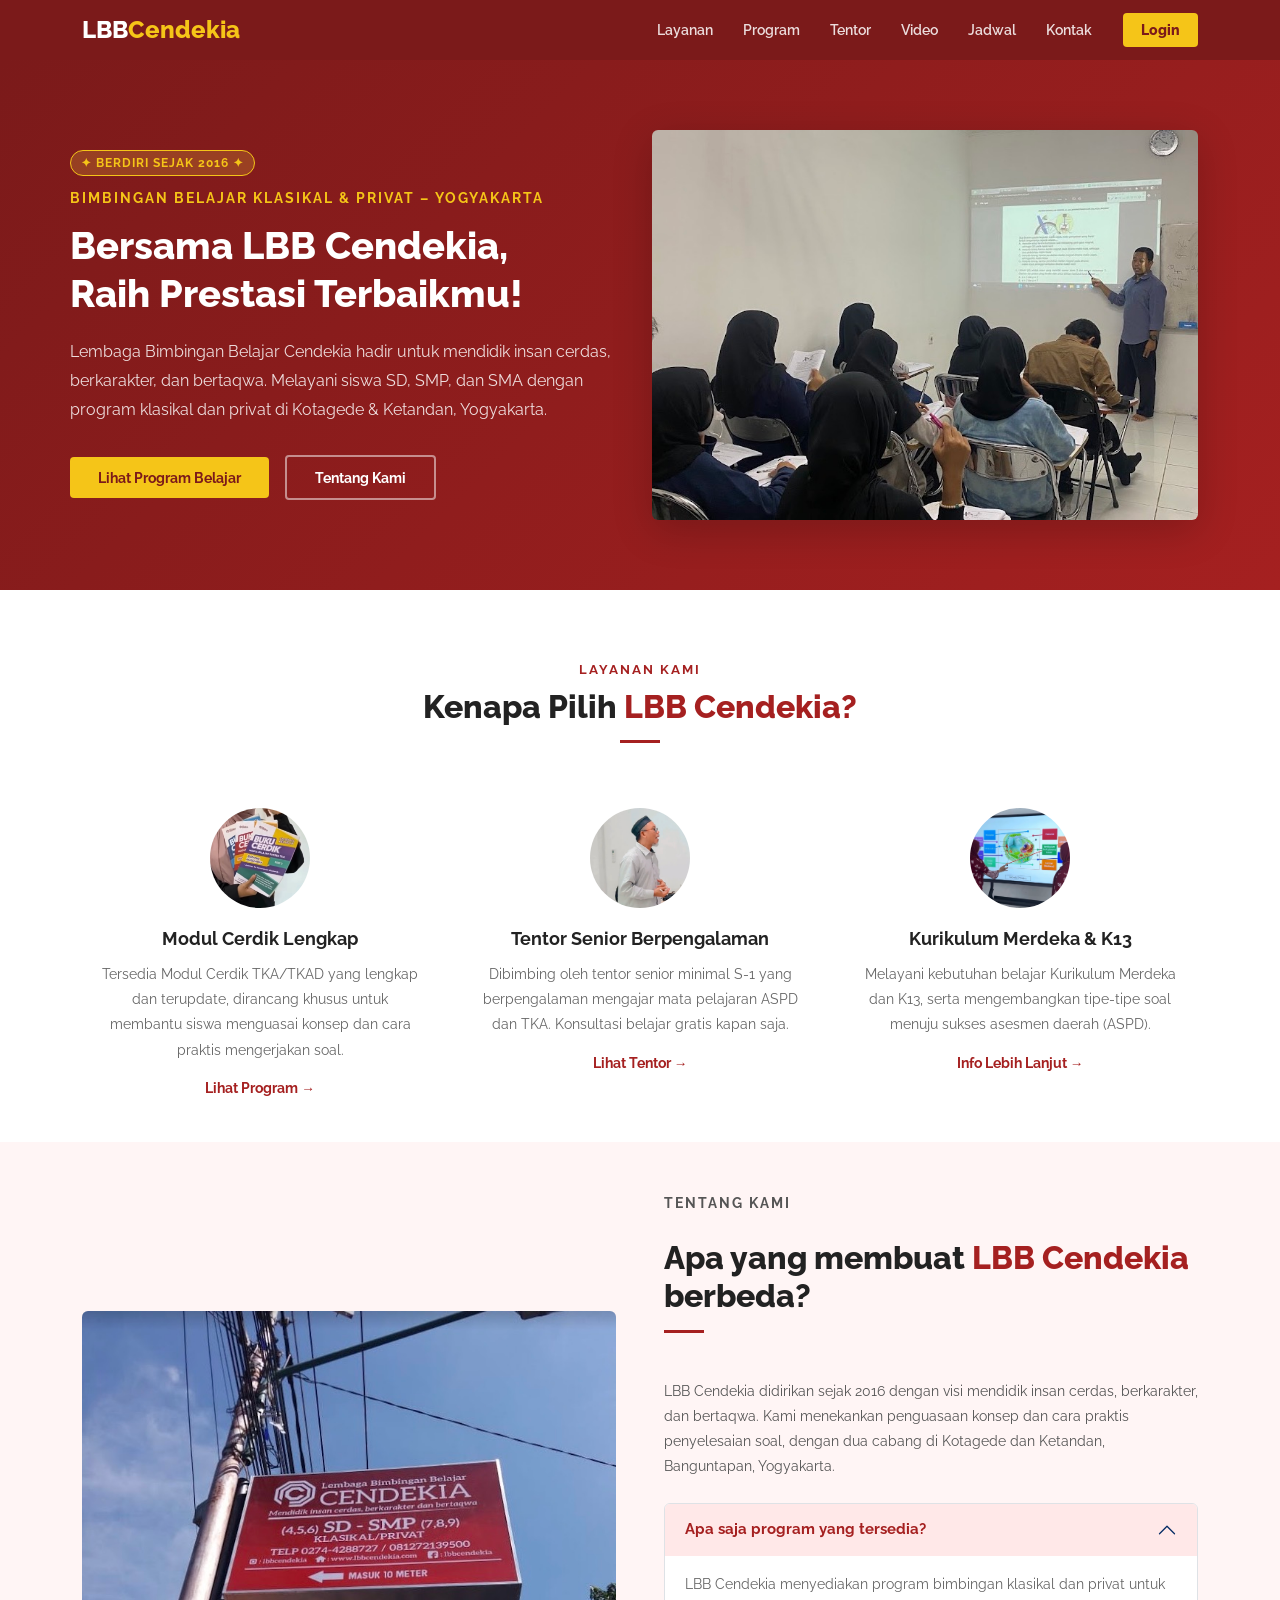
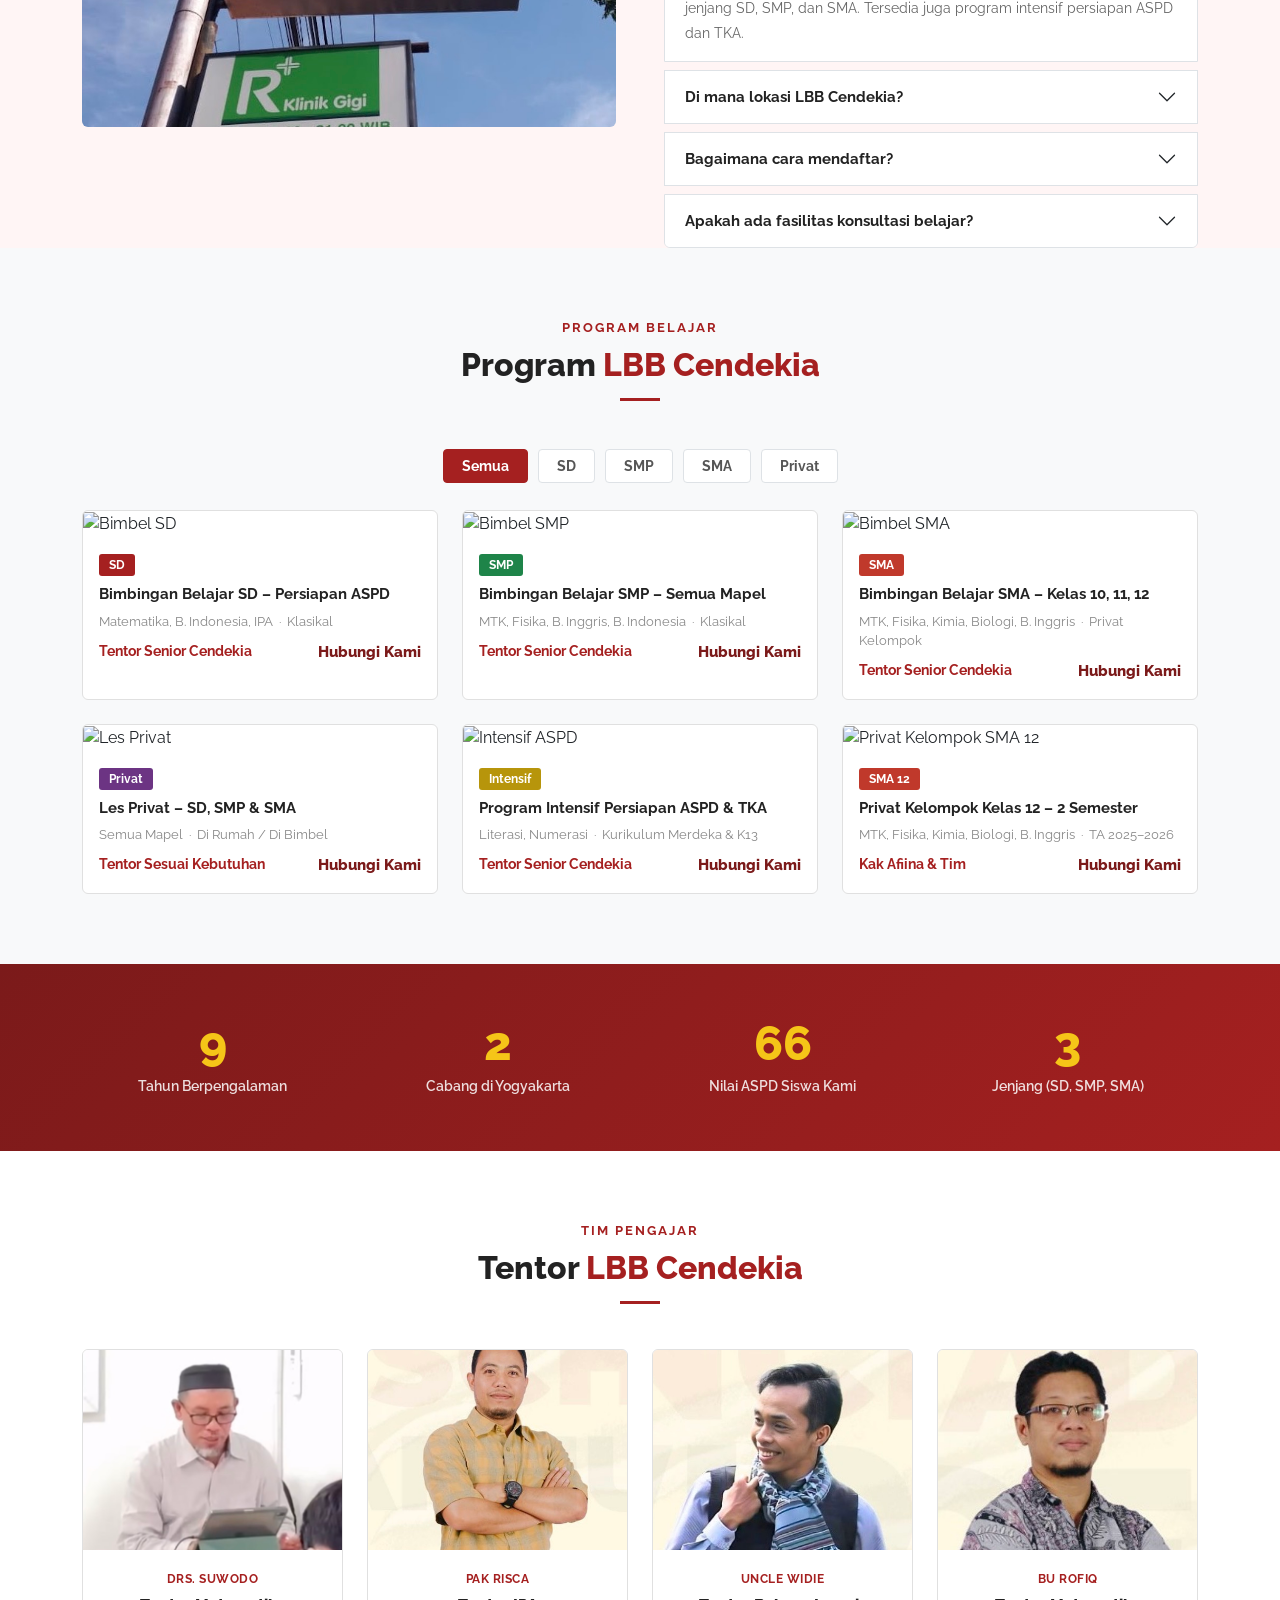
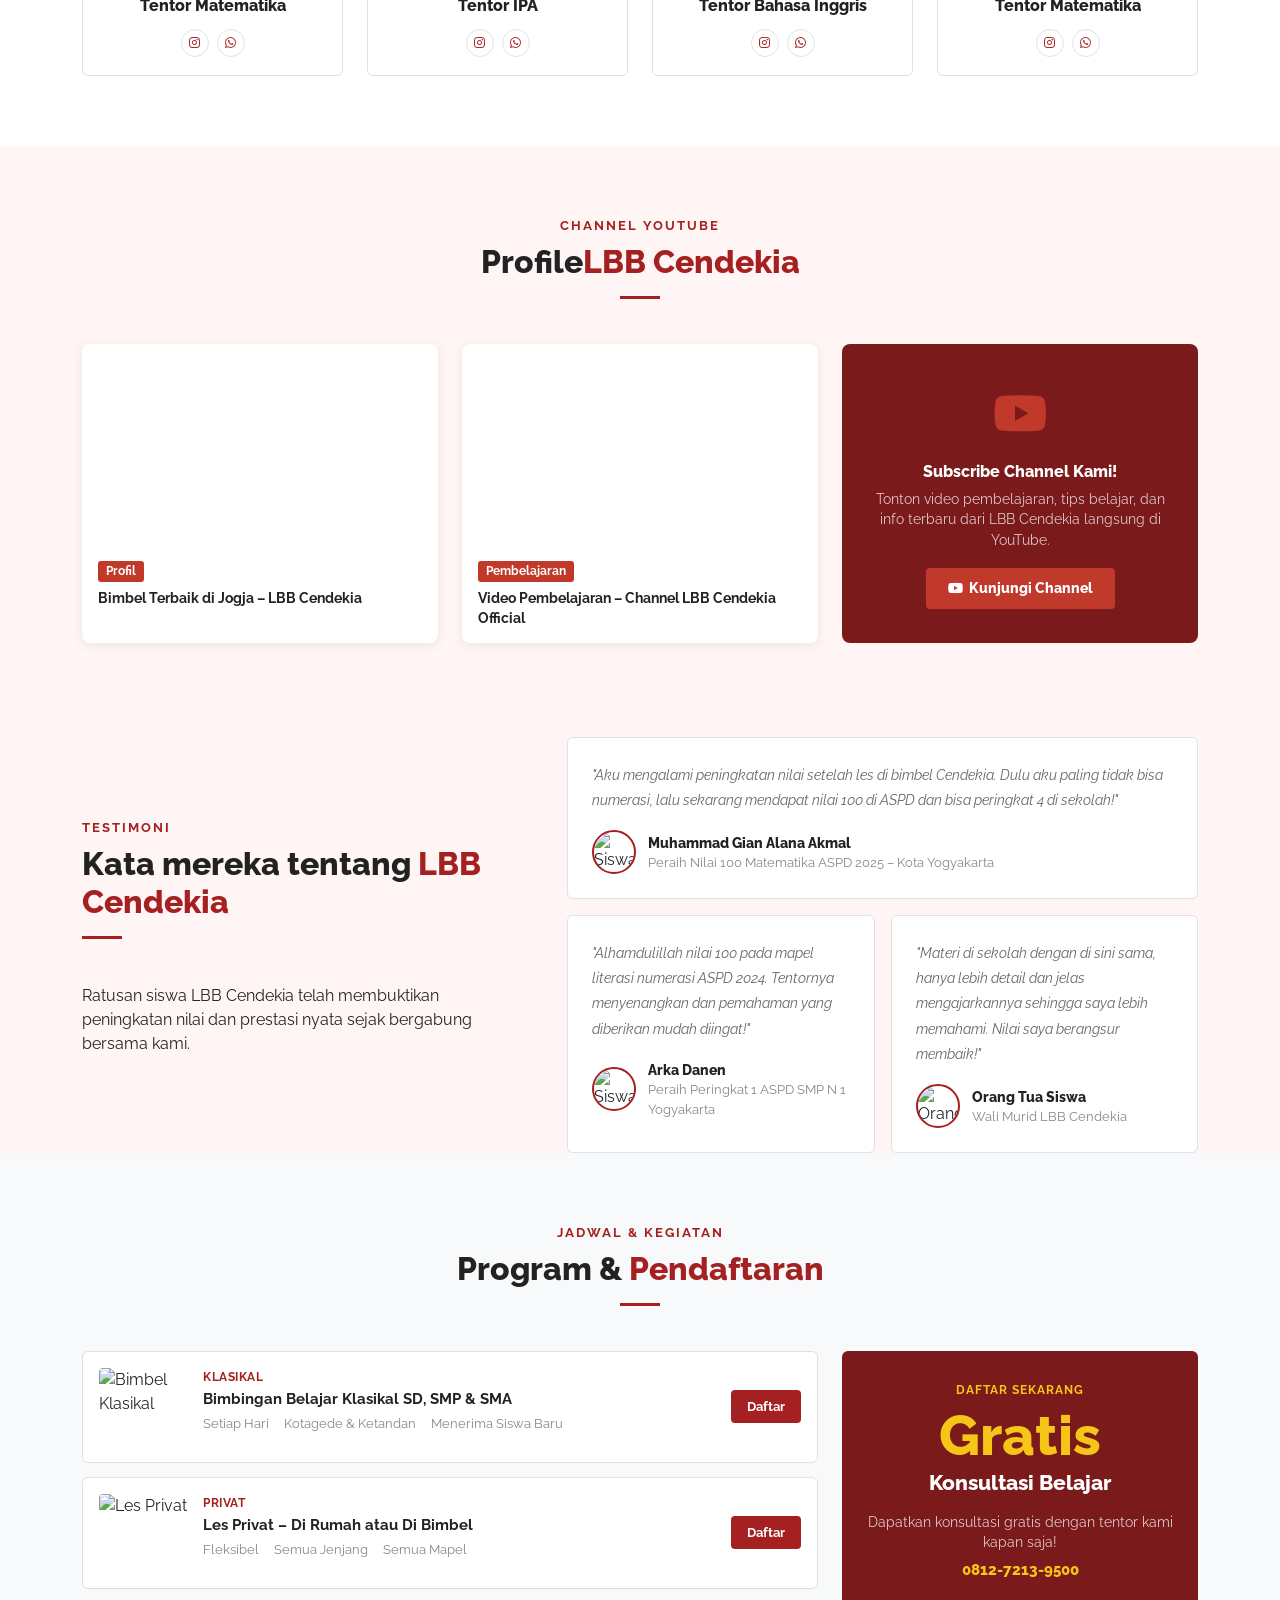
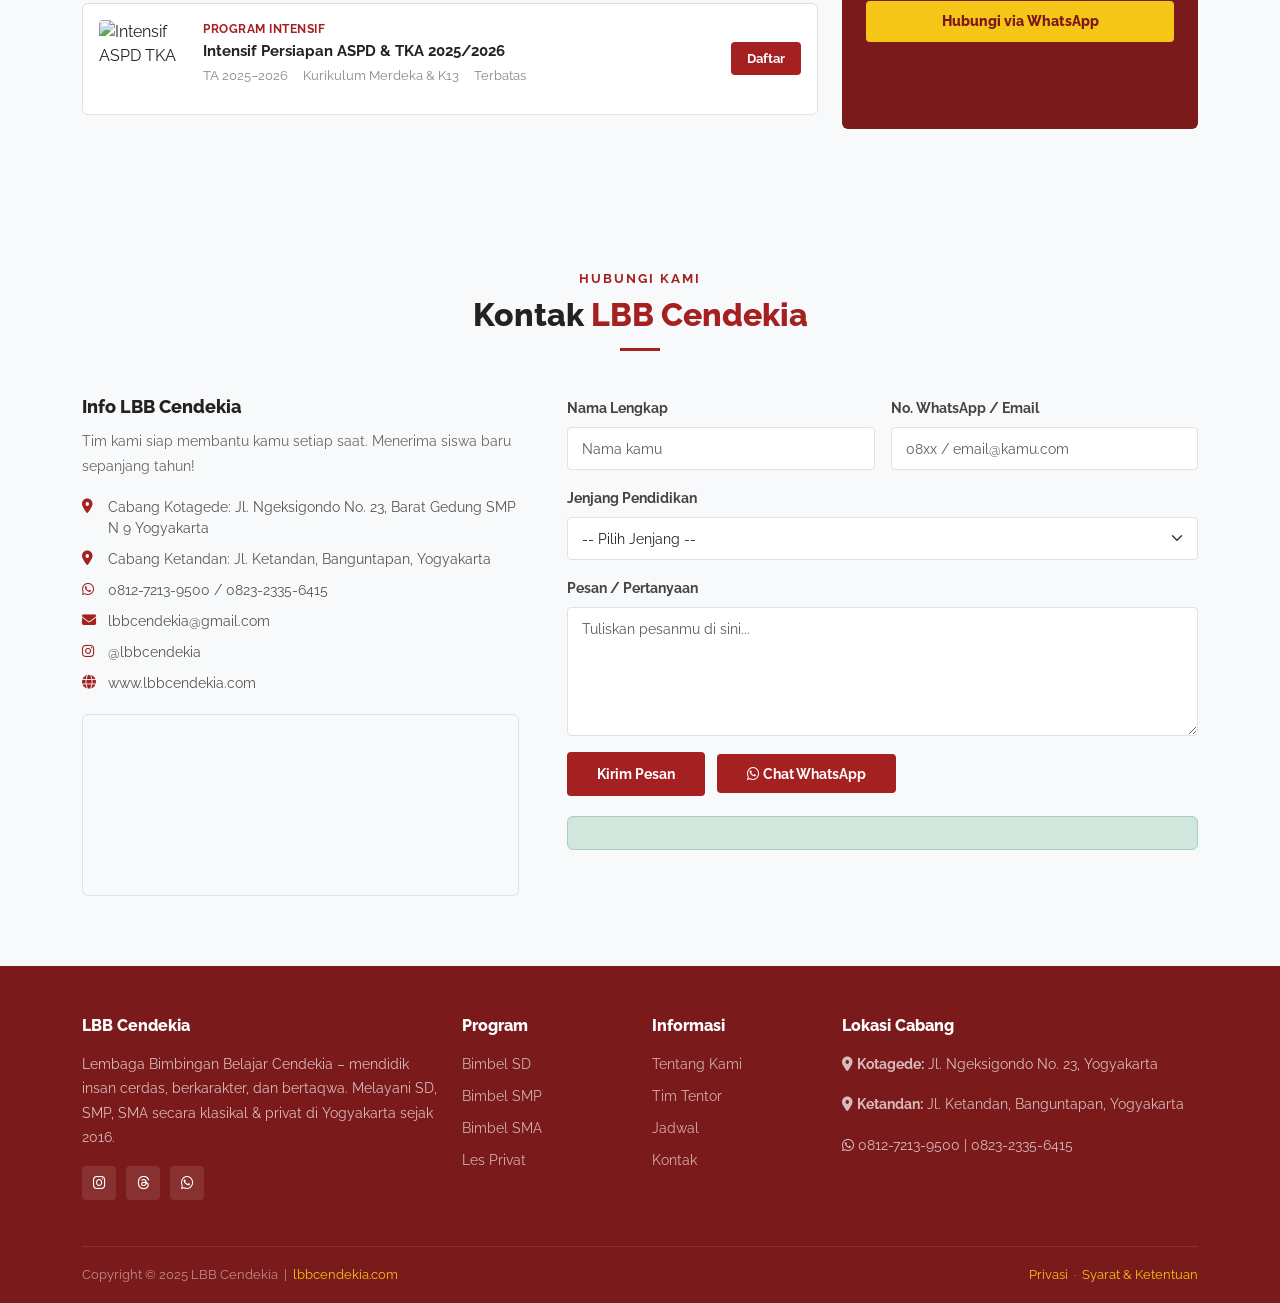
==== commit f6c9b570: "Update index.html" ====
--- a/index.html
+++ b/index.html
@@ -352,7 +352,7 @@
       </div>
       <div class="col-sm-6 col-lg-3">
         <div class="tm-team-item">
-          <img src="https://themewagon.github.io/scholar/assets/images/member-03.jpg" alt="Tentor Bahasa" />
+          <img src="IMG_4800.jpeg" alt="Tentor Bahasa" />
           <div class="tm-team-body">
             <span>Uncle Widie</span>
             <h5>Tentor Bahasa Inggris</h5>
@@ -365,7 +365,7 @@
       </div>
       <div class="col-sm-6 col-lg-3">
         <div class="tm-team-item">
-          <img src="https://themewagon.github.io/scholar/assets/images/member-04.jpg" alt="Tentor SMA" />
+          <img src="IMG_4801.jpeg" alt="Tentor SMA" />
           <div class="tm-team-body">
             <span>Bu Rofiq</span>
             <h5>Tentor Matematika</h5>
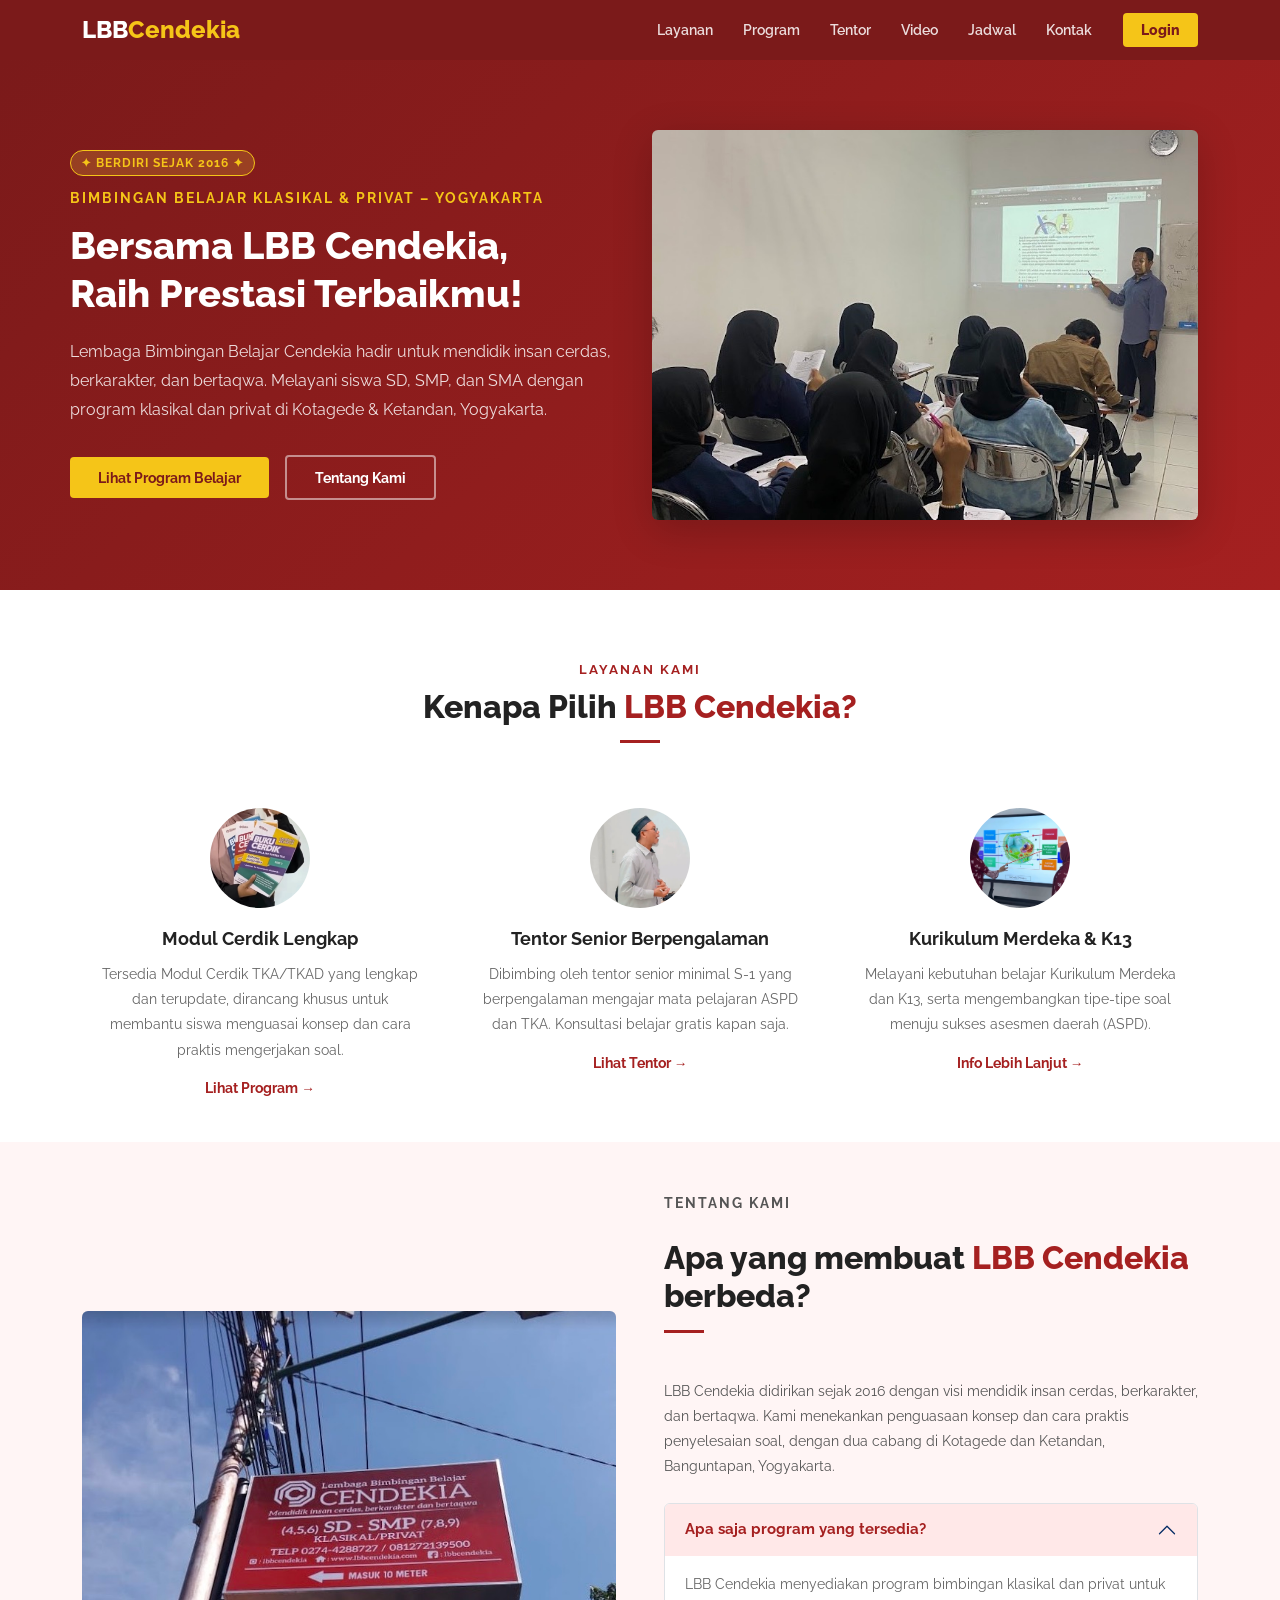
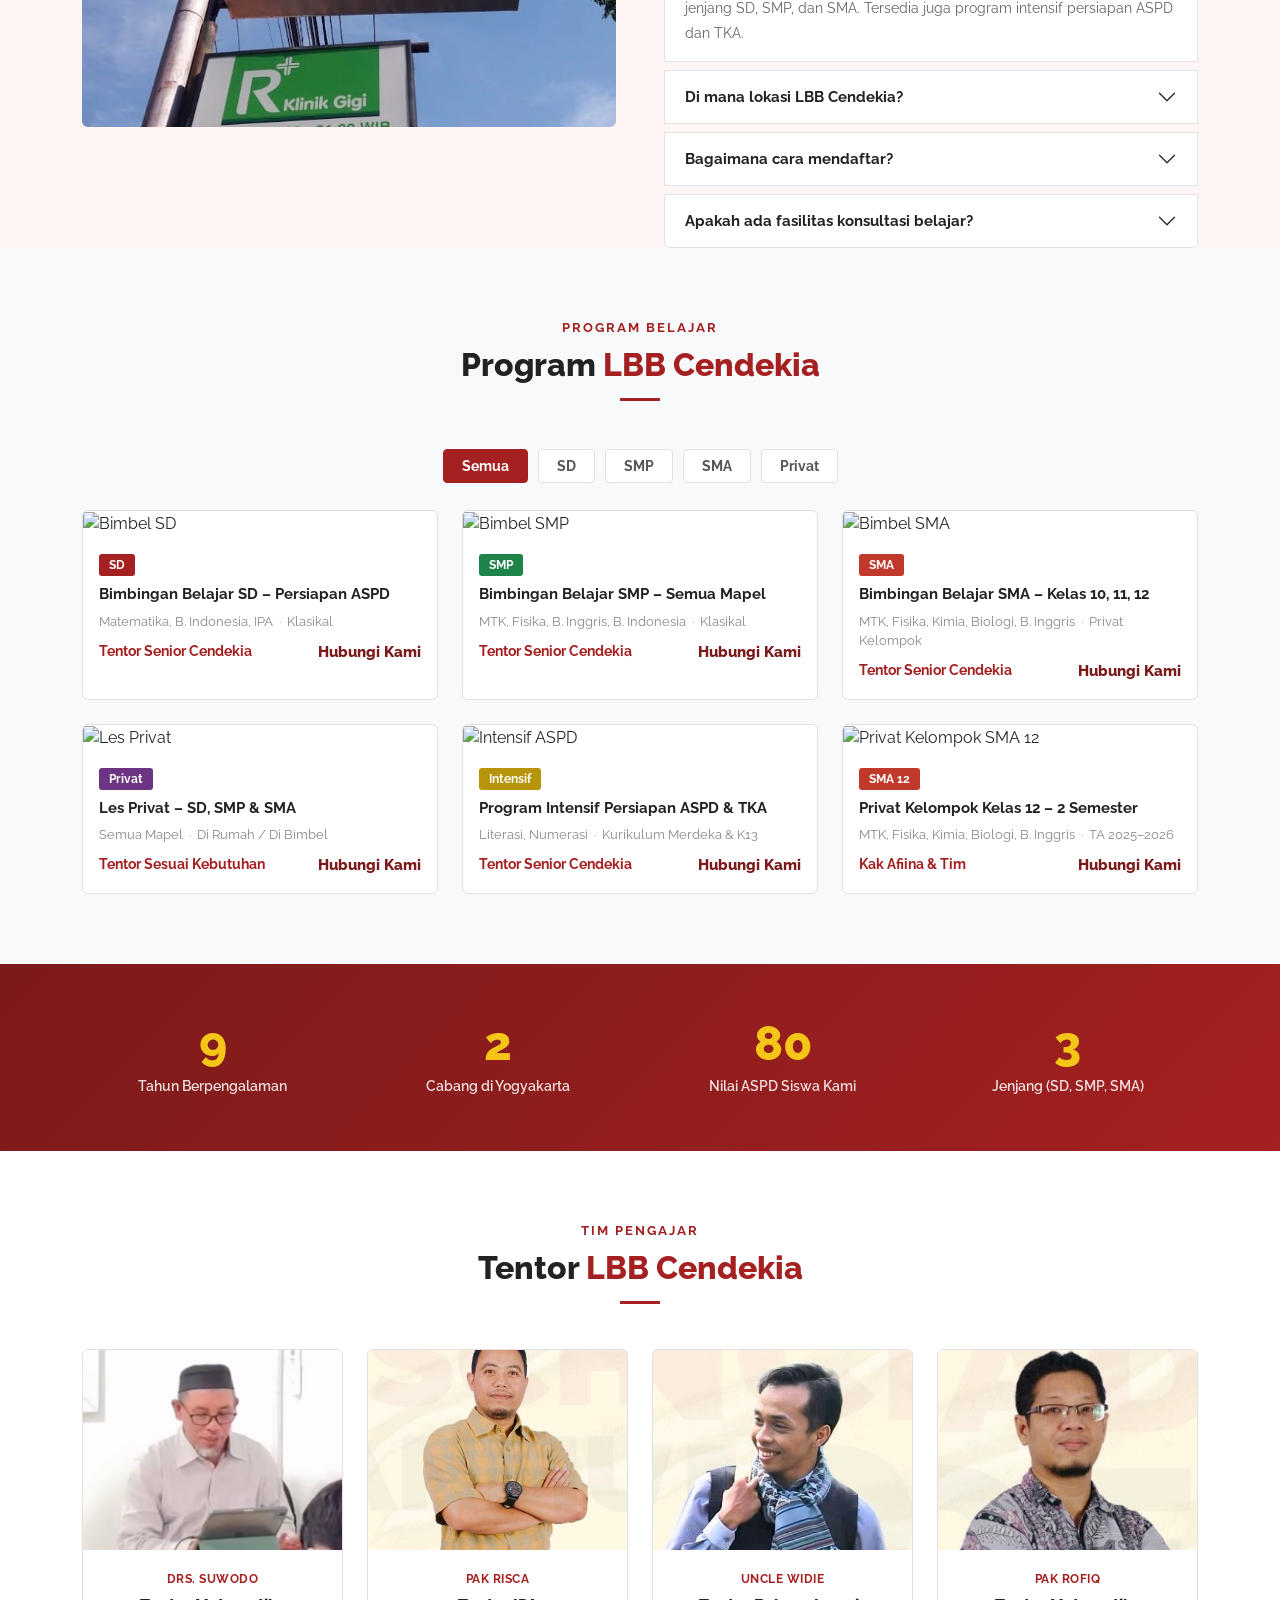
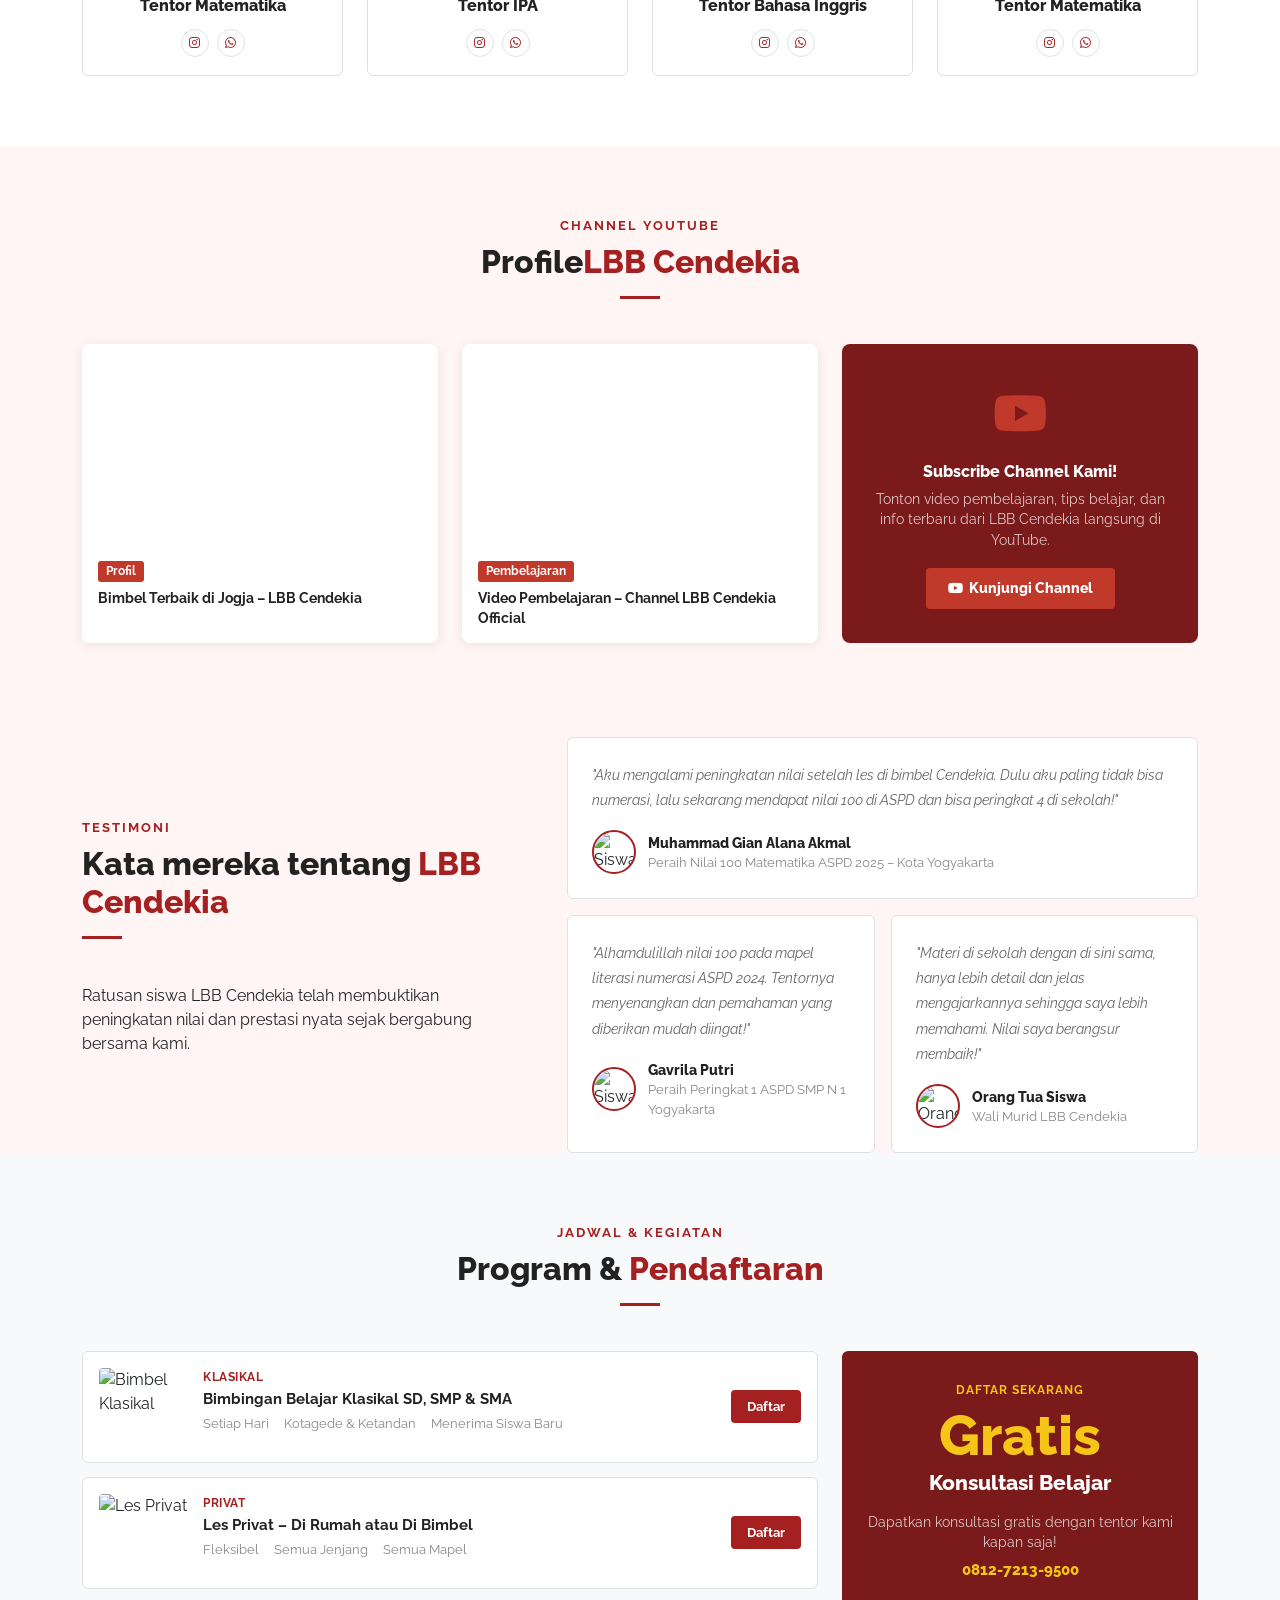
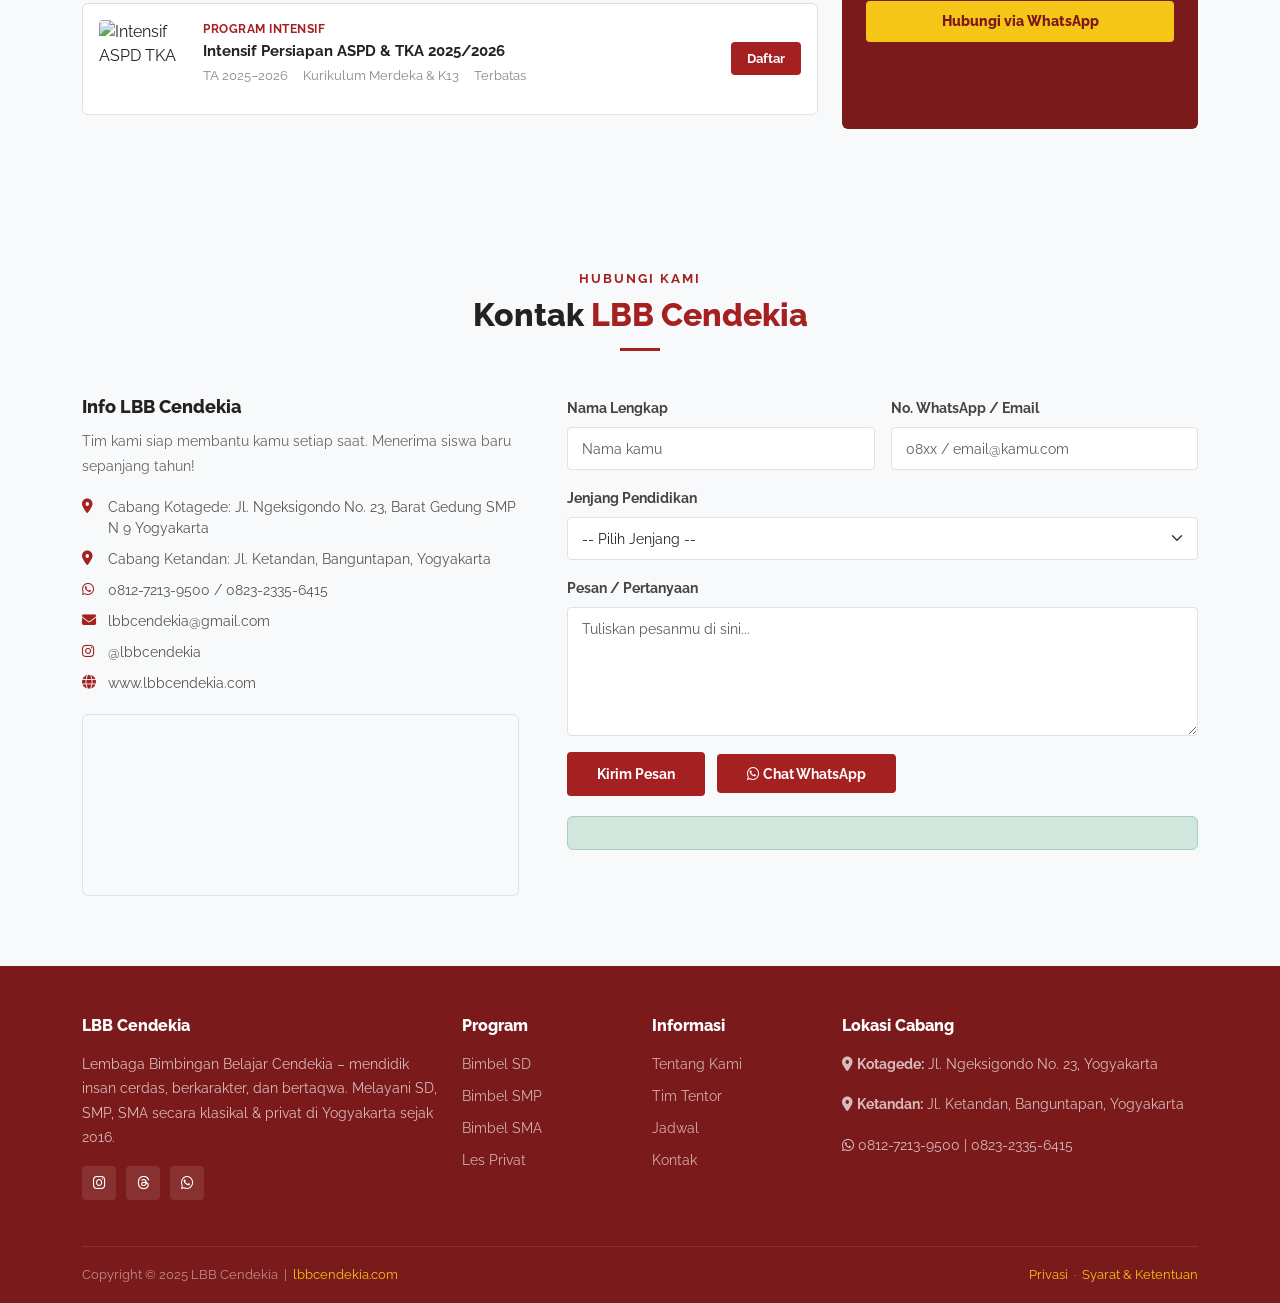
==== commit 7b376e1e: "Update index.html" ====
--- a/index.html
+++ b/index.html
@@ -367,7 +367,7 @@
         <div class="tm-team-item">
           <img src="IMG_4801.jpeg" alt="Tentor SMA" />
           <div class="tm-team-body">
-            <span>Bu Rofiq</span>
+            <span>Pak Rofiq</span>
             <h5>Tentor Matematika</h5>
             <div class="tm-social">
               <a href="https://www.instagram.com/lbbcendekia/" target="_blank"><i class="fab fa-instagram"></i></a>
@@ -466,7 +466,7 @@
               <div class="d-flex align-items-center">
                 <img src="https://themewagon.github.io/scholar/assets/images/testimonial-author.jpg" alt="Siswa Cendekia" />
                 <div>
-                  <div class="tm-testimonial-name">Arka Danen</div>
+                  <div class="tm-testimonial-name">Gavrila Putri</div>
                   <div class="tm-testimonial-role">Peraih Peringkat 1 ASPD SMP N 1 Yogyakarta</div>
                 </div>
               </div>
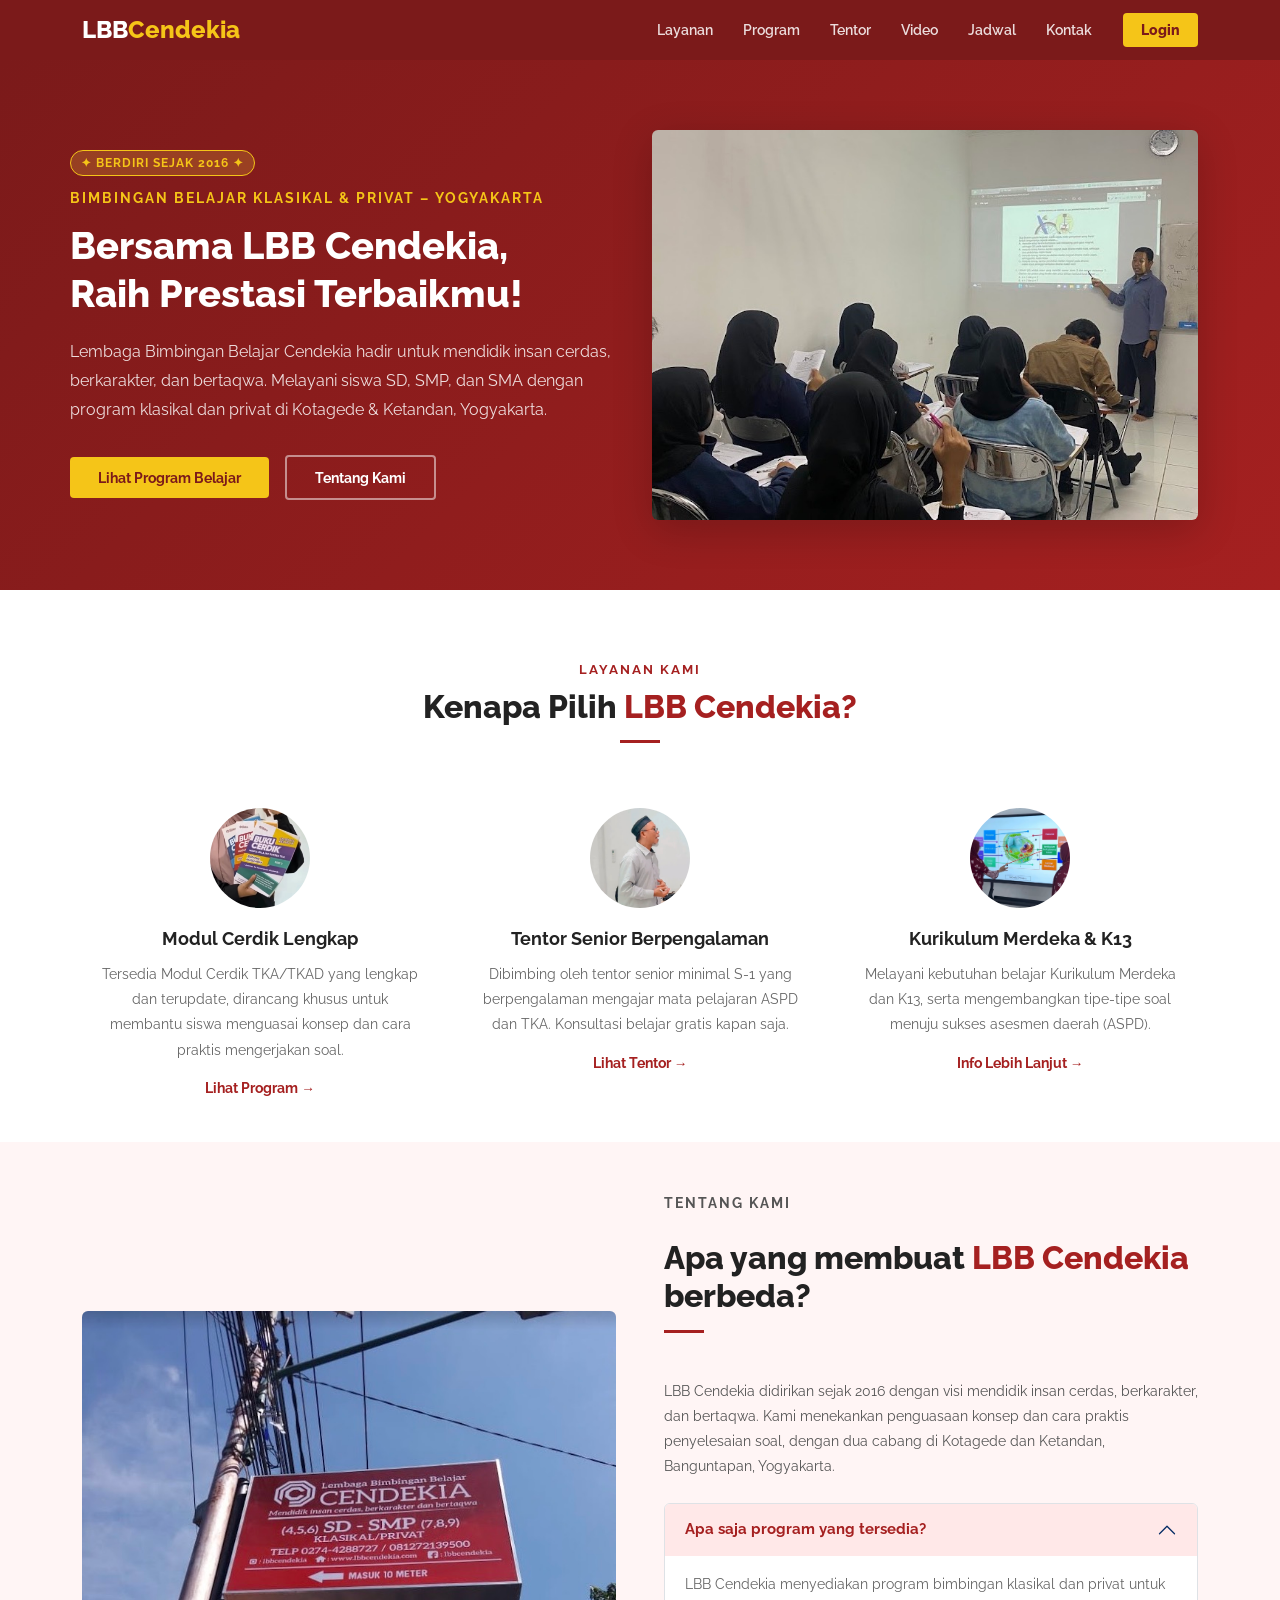
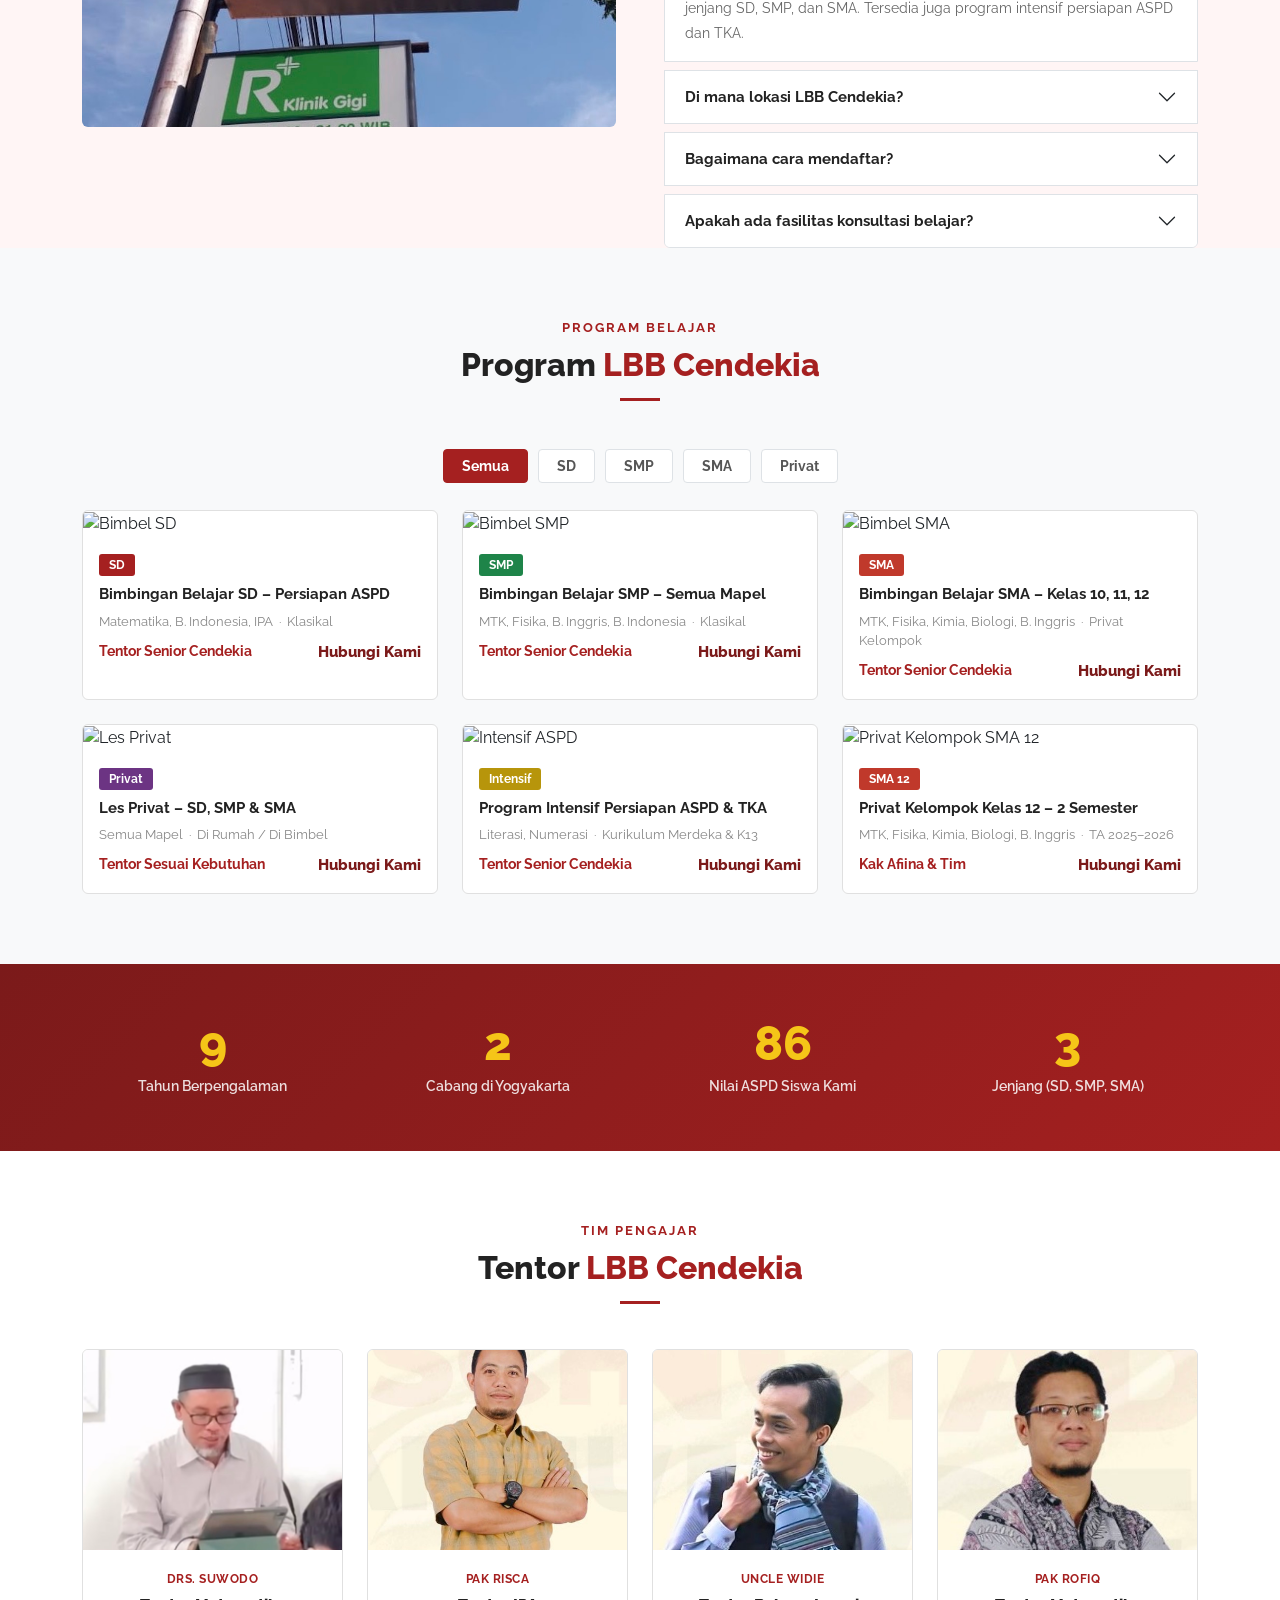
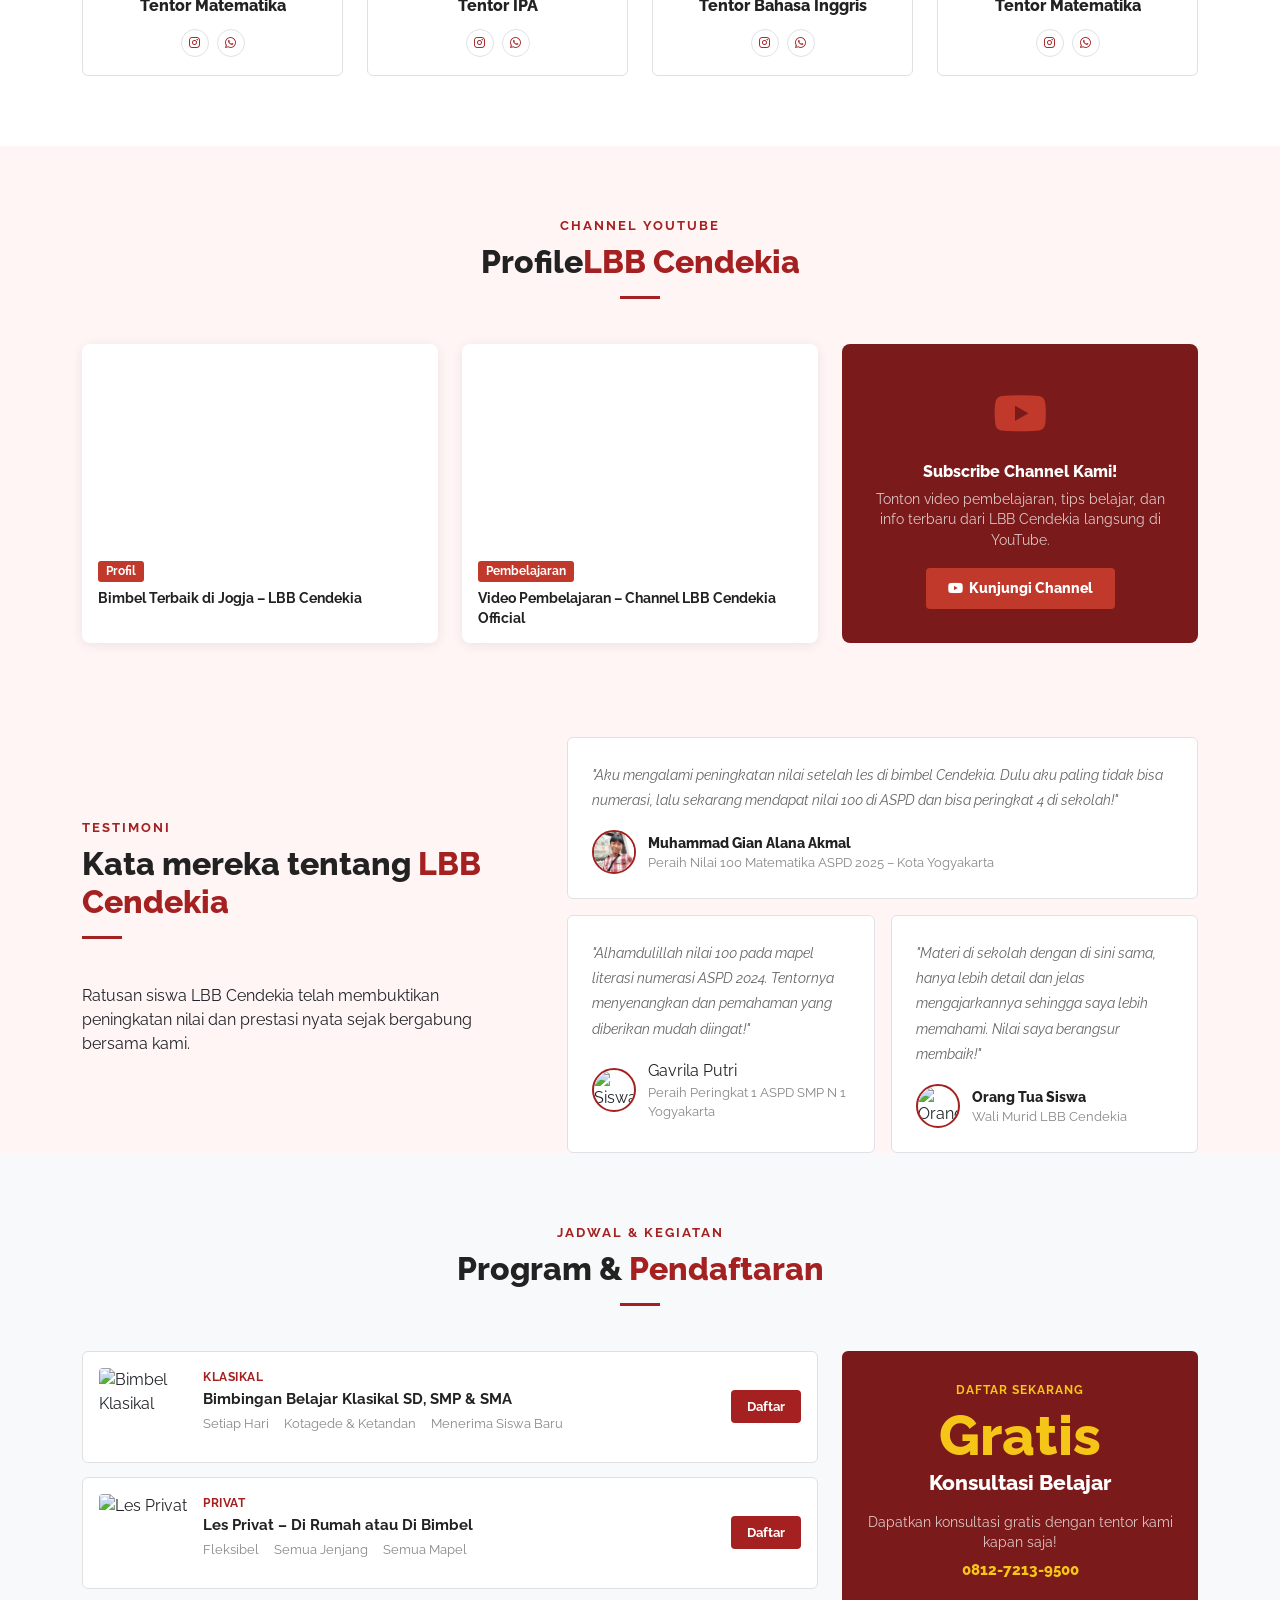
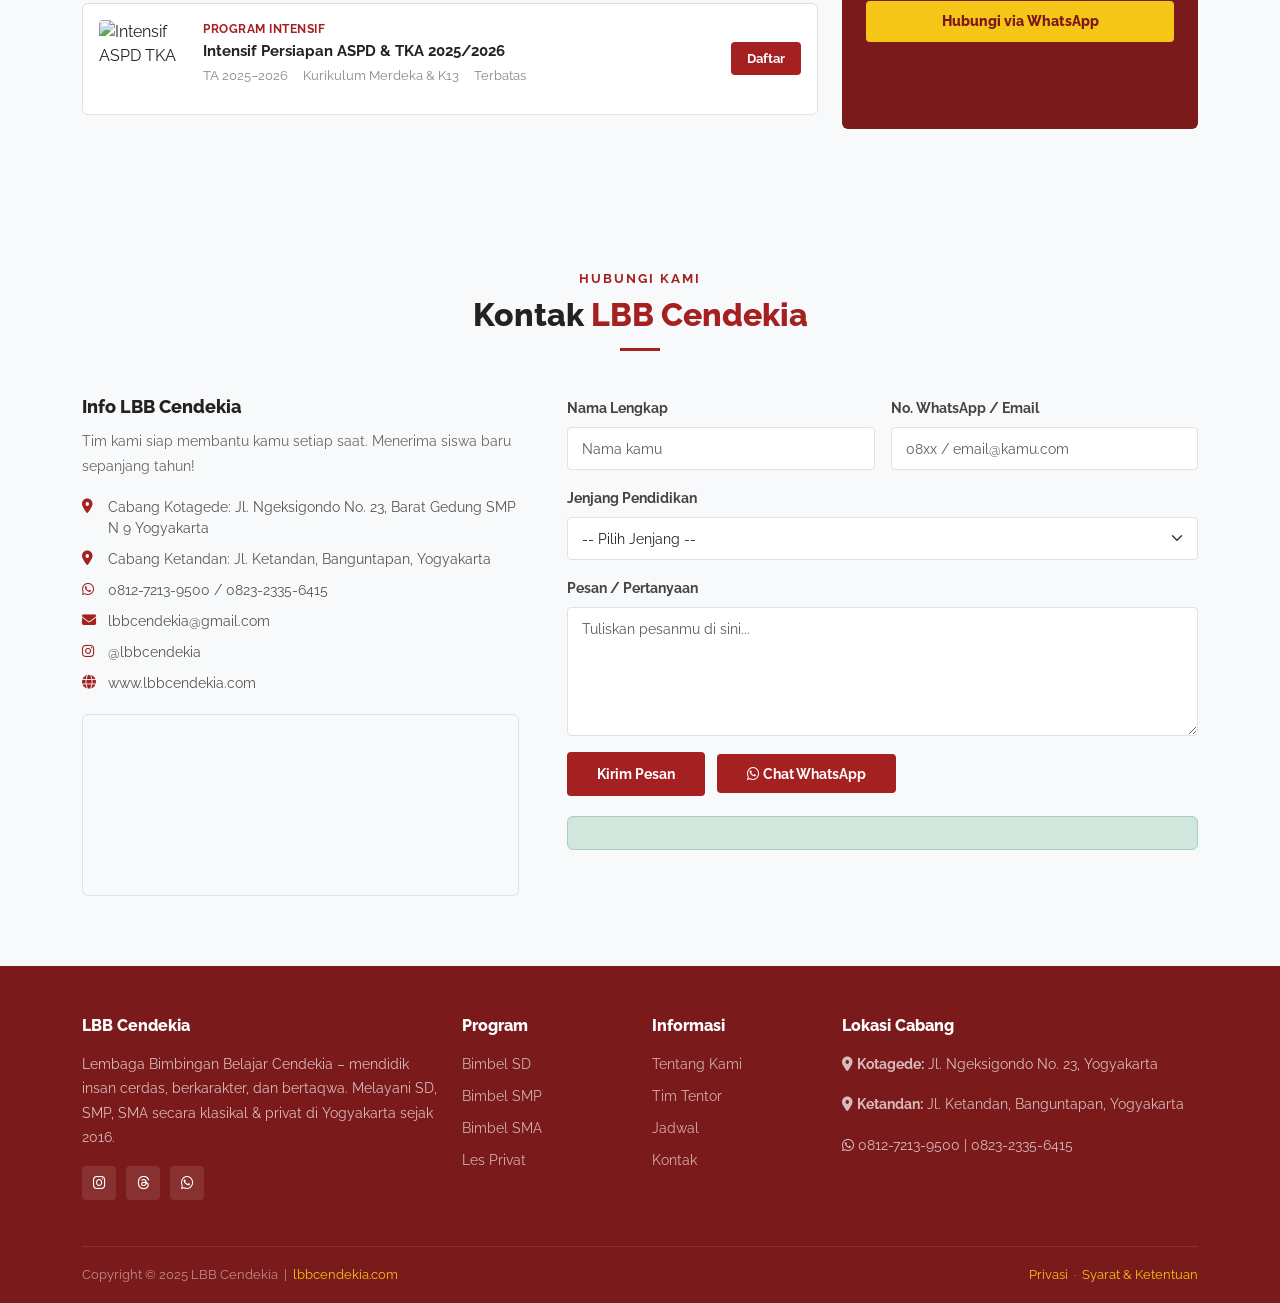
==== commit a2156be8: "Update index.html" ====
--- a/index.html
+++ b/index.html
@@ -452,7 +452,7 @@
             <div class="tm-testimonial-item">
               <p>"Aku mengalami peningkatan nilai setelah les di bimbel Cendekia. Dulu aku paling tidak bisa numerasi, lalu sekarang mendapat nilai 100 di ASPD dan bisa peringkat 4 di sekolah!"</p>
               <div class="d-flex align-items-center">
-                <img src="https://themewagon.github.io/scholar/assets/images/testimonial-author.jpg" alt="Siswa Cendekia" />
+                <img src="FullSizeRender.jpeg" alt="Siswa Cendekia" />
                 <div>
                   <div class="tm-testimonial-name">Muhammad Gian Alana Akmal</div>
                   <div class="tm-testimonial-role">Peraih Nilai 100 Matematika ASPD 2025 – Kota Yogyakarta</div>
@@ -466,7 +466,7 @@
               <div class="d-flex align-items-center">
                 <img src="https://themewagon.github.io/scholar/assets/images/testimonial-author.jpg" alt="Siswa Cendekia" />
                 <div>
-                  <div class="tm-testimonial-name">Gavrila Putri</div>
+                  <div class="IMG.05">Gavrila Putri</div>
                   <div class="tm-testimonial-role">Peraih Peringkat 1 ASPD SMP N 1 Yogyakarta</div>
                 </div>
               </div>
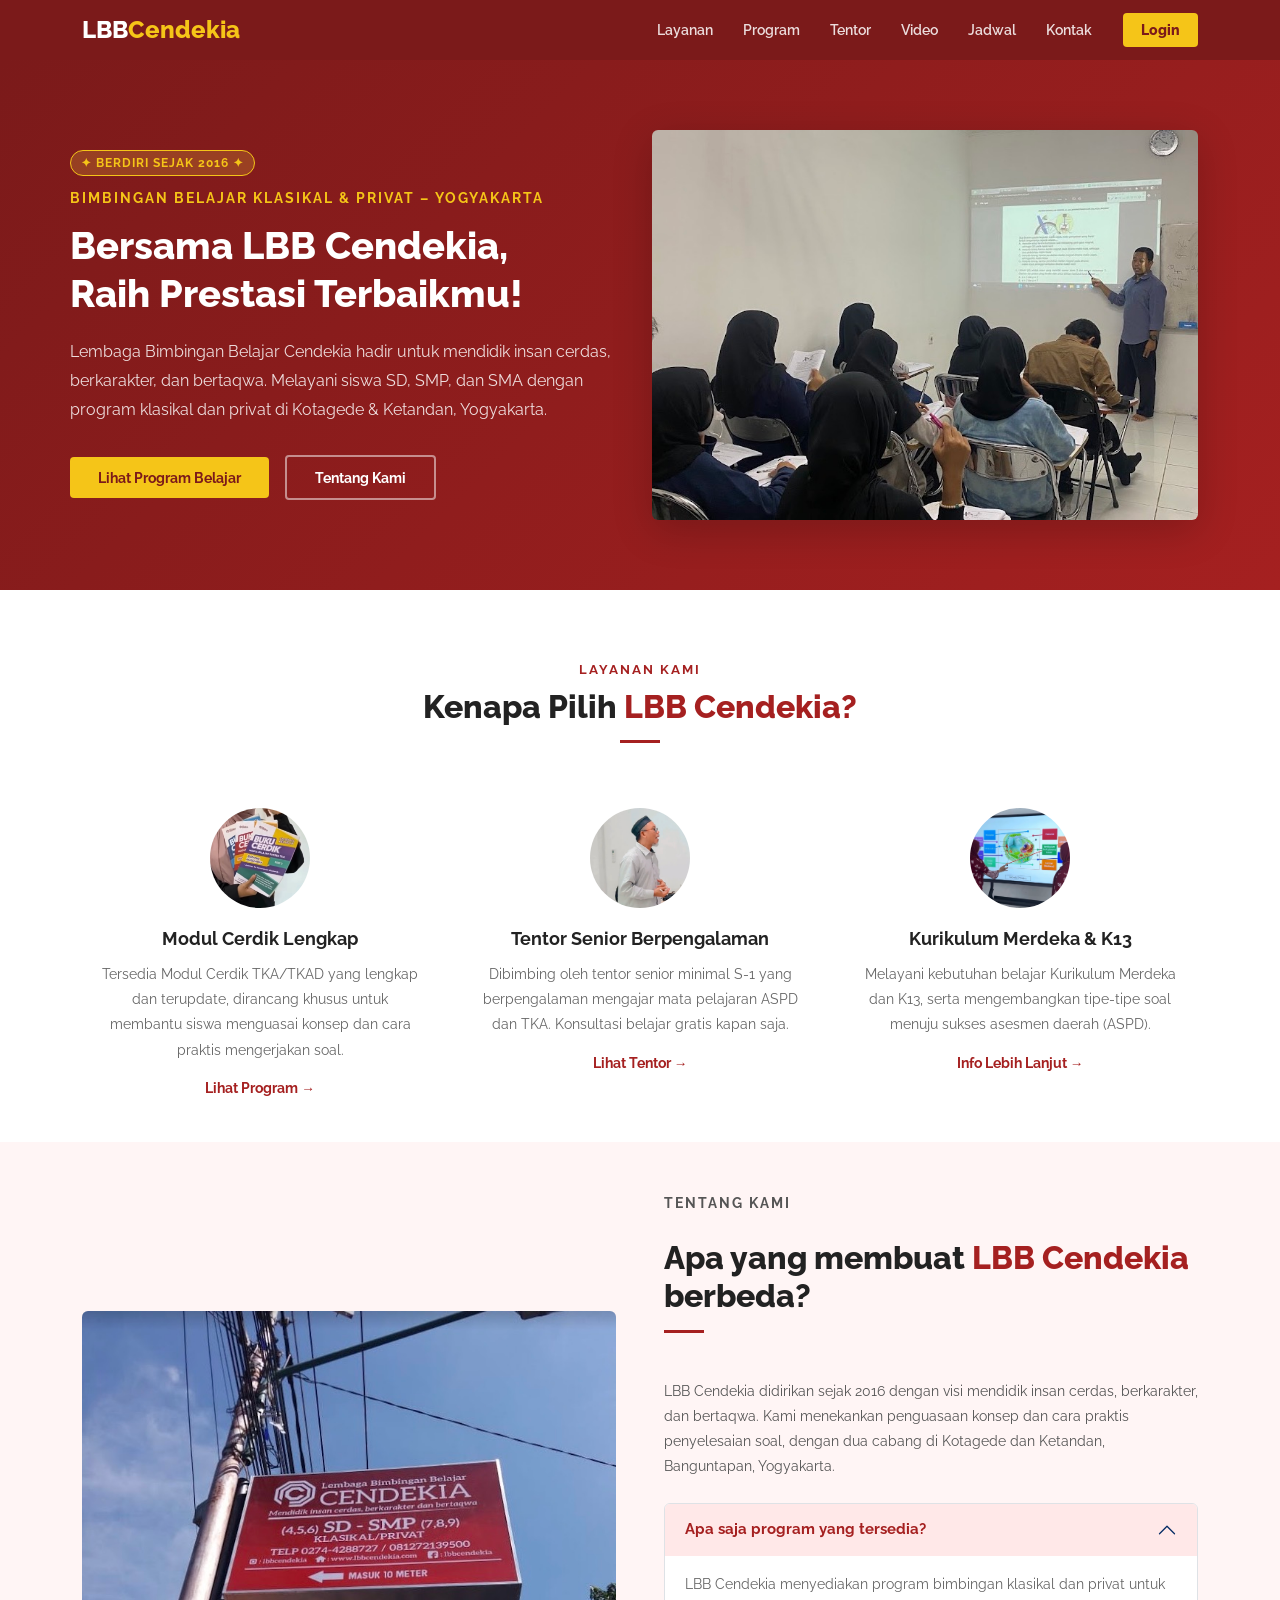
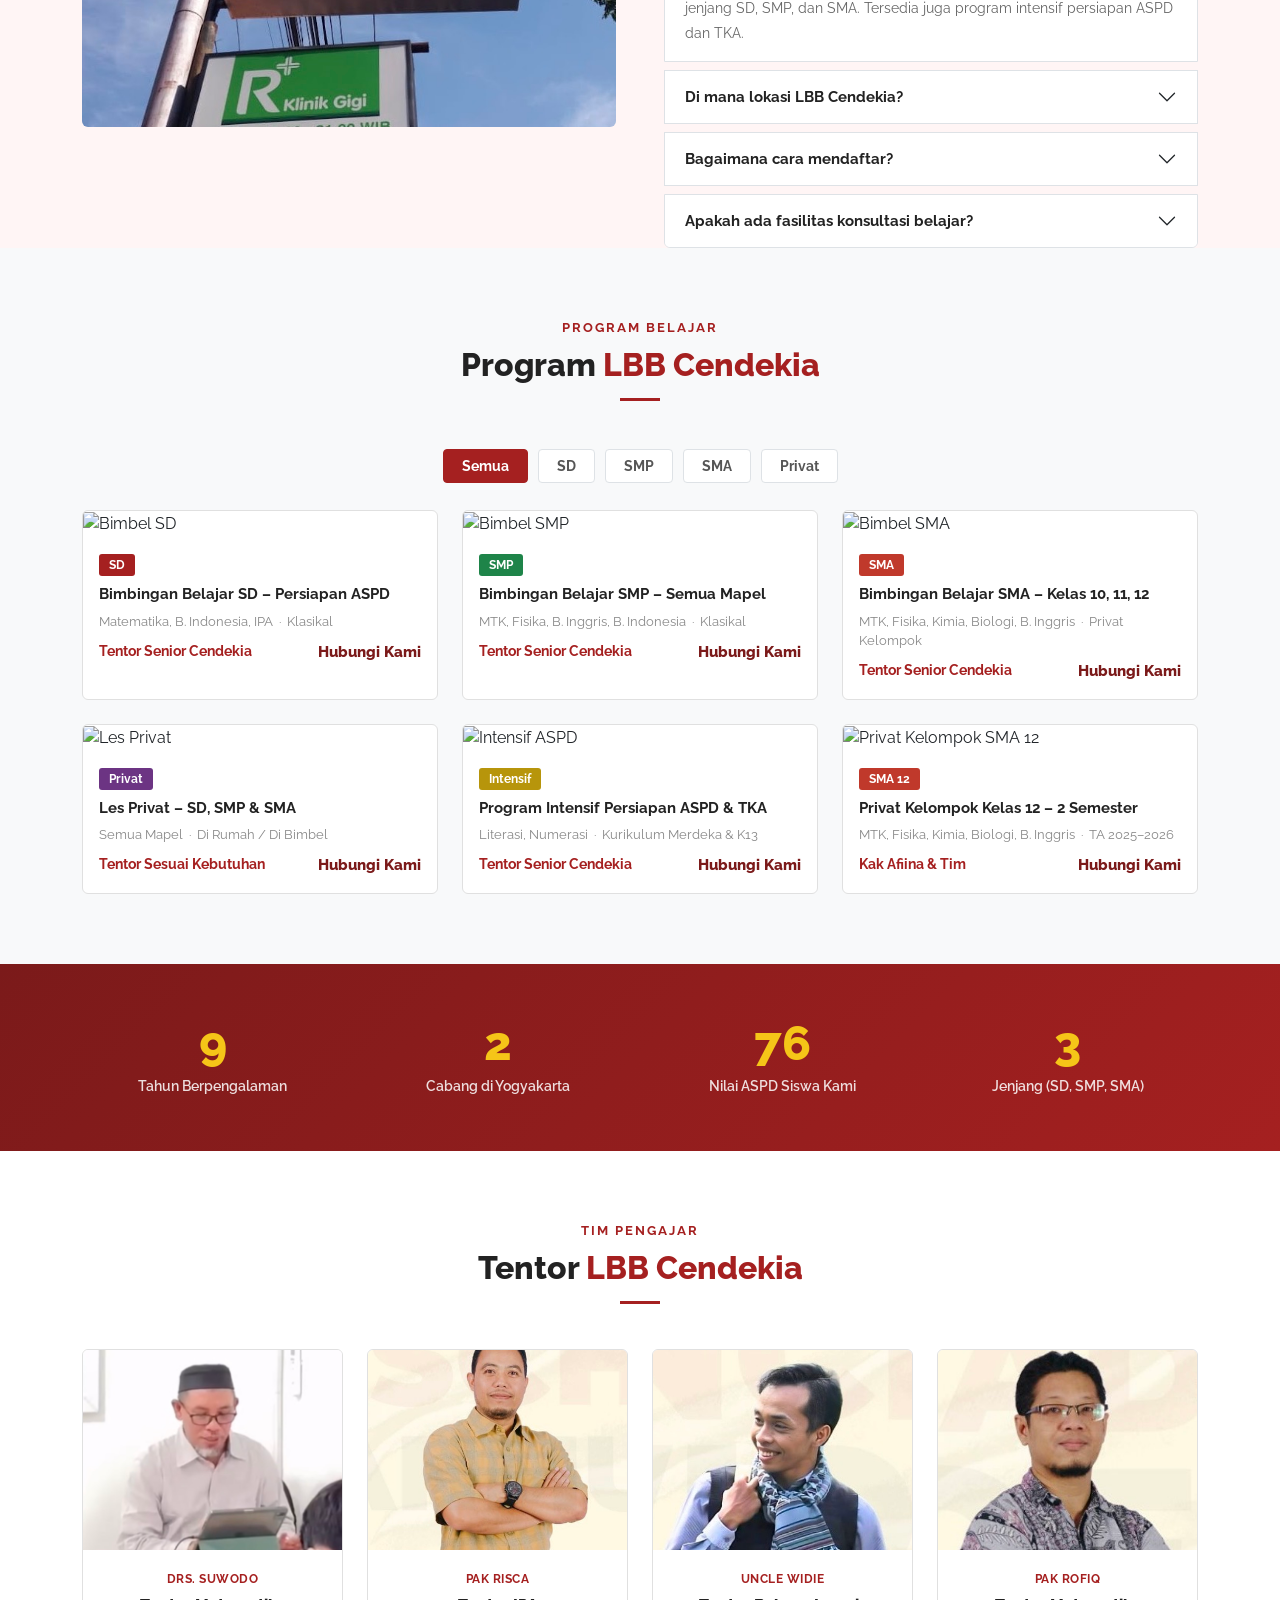
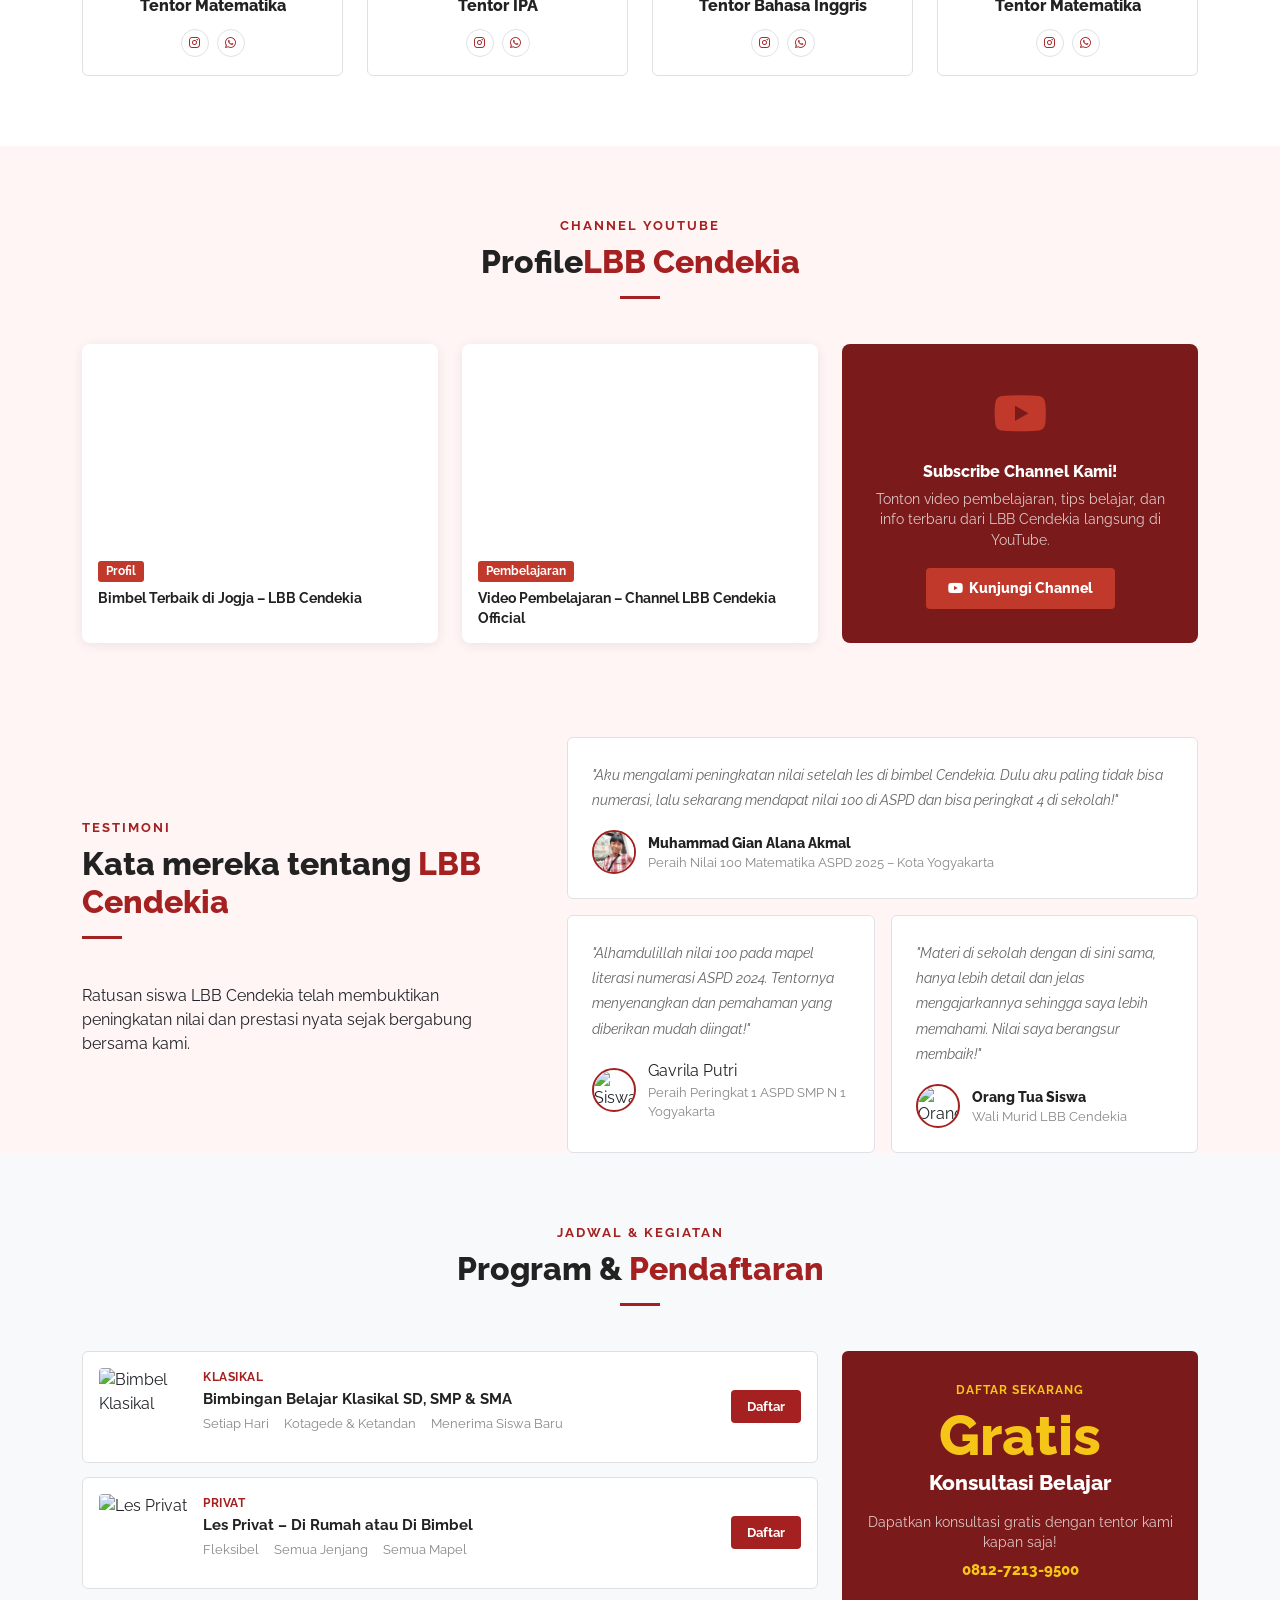
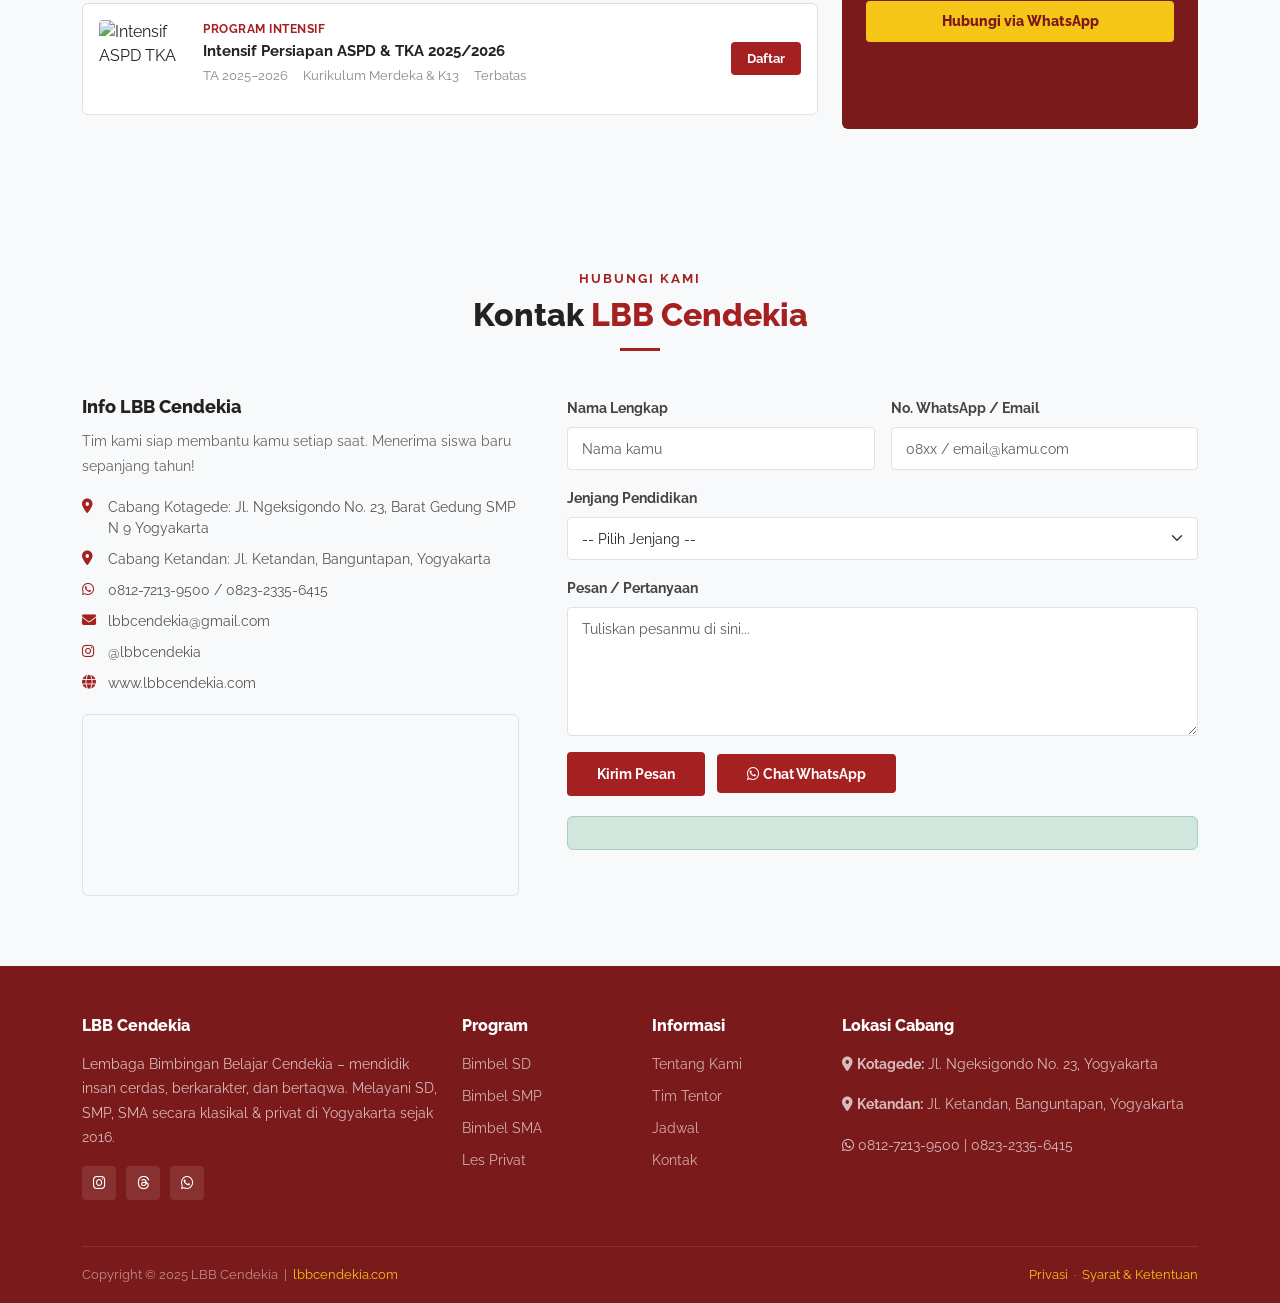
==== commit e1302138: "Update index.html" ====
--- a/index.html
+++ b/index.html
@@ -466,7 +466,7 @@
               <div class="d-flex align-items-center">
                 <img src="https://themewagon.github.io/scholar/assets/images/testimonial-author.jpg" alt="Siswa Cendekia" />
                 <div>
-                  <div class="IMG.05">Gavrila Putri</div>
+                  <div class="IMG.0534.jpeg">Gavrila Putri</div>
                   <div class="tm-testimonial-role">Peraih Peringkat 1 ASPD SMP N 1 Yogyakarta</div>
                 </div>
               </div>
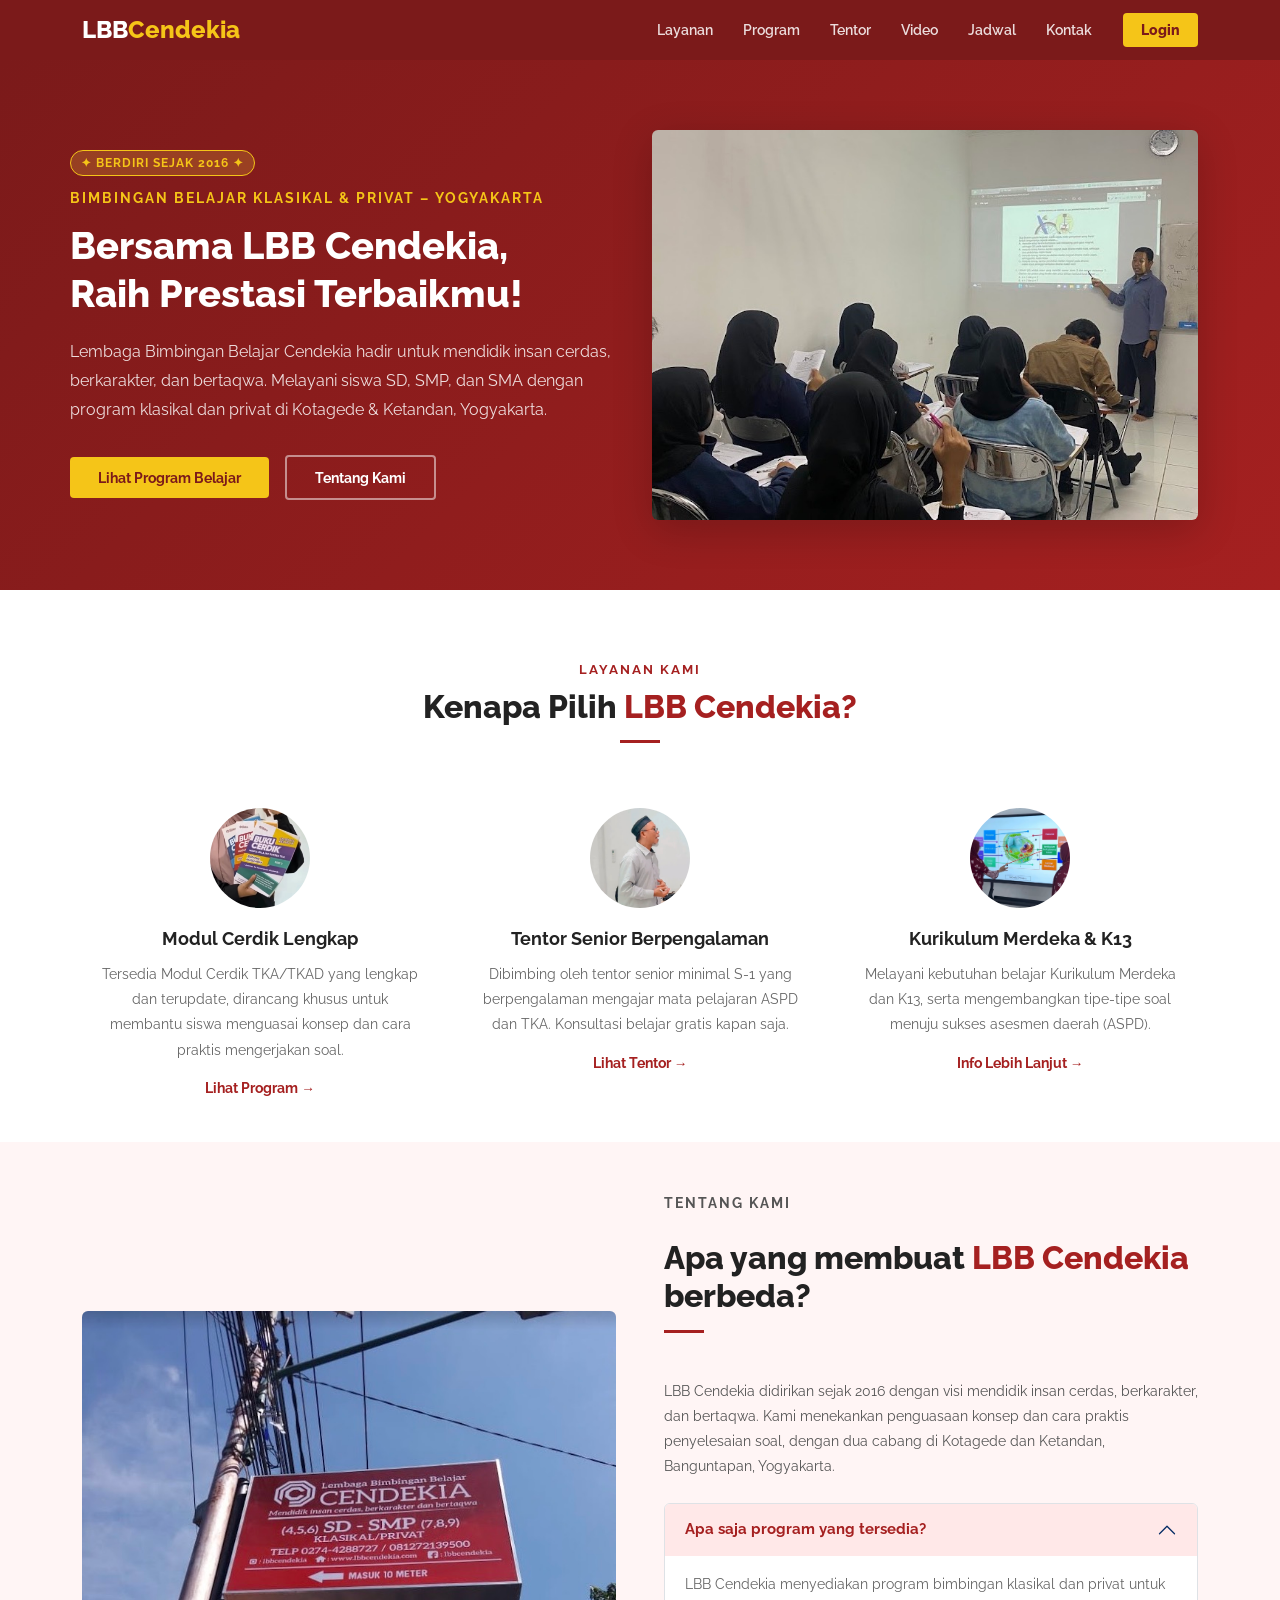
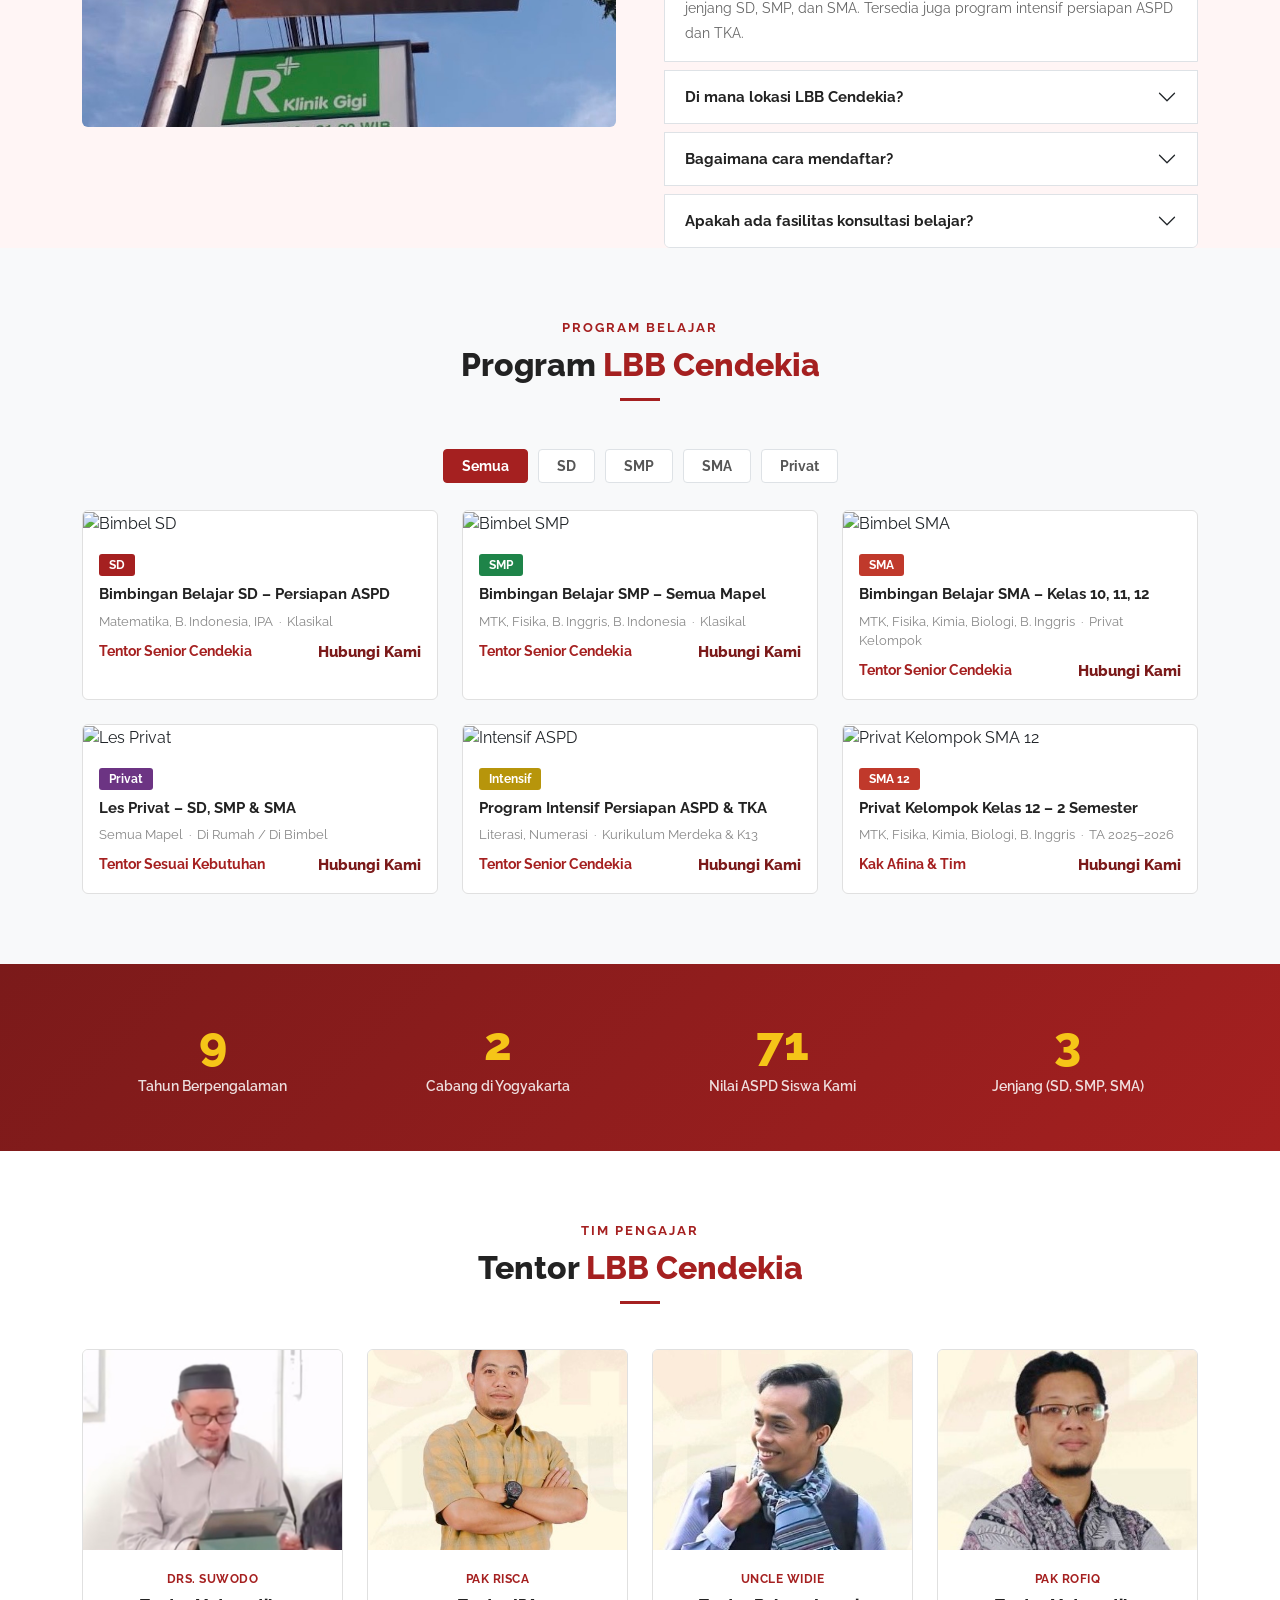
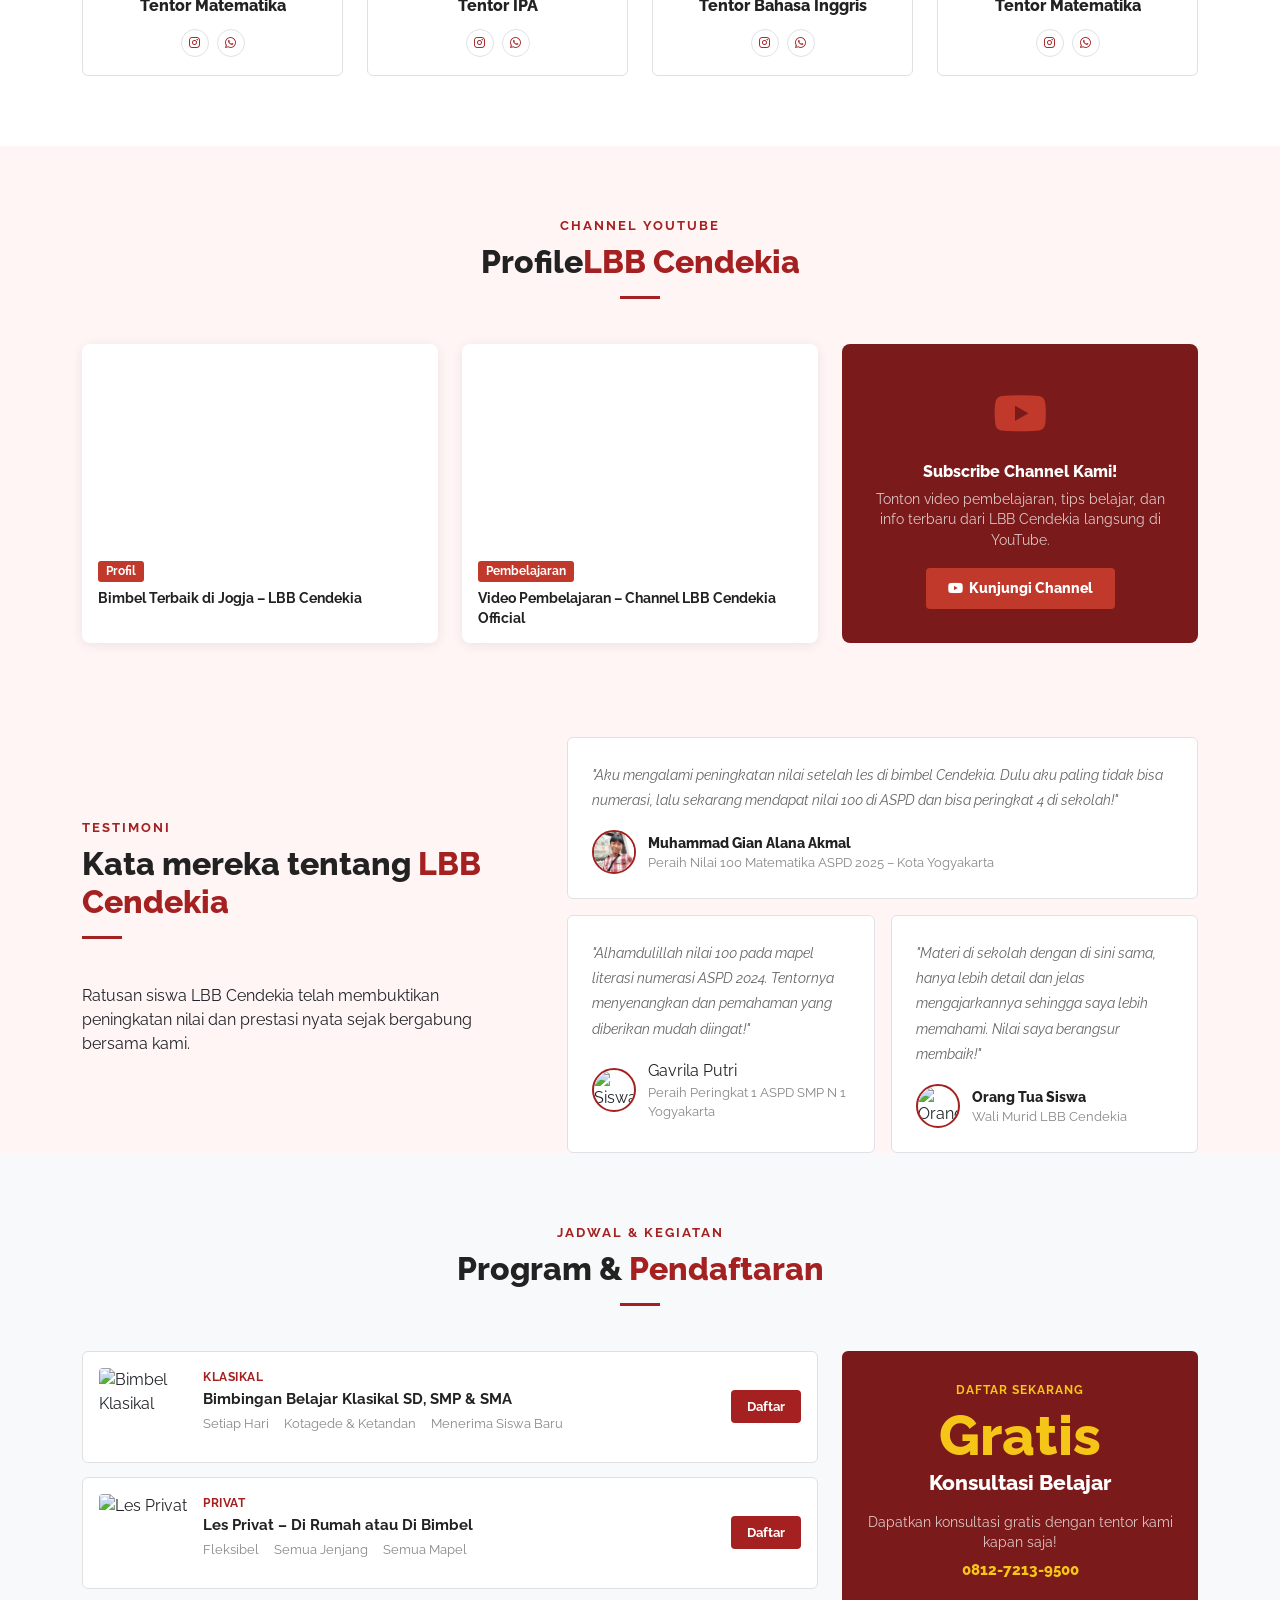
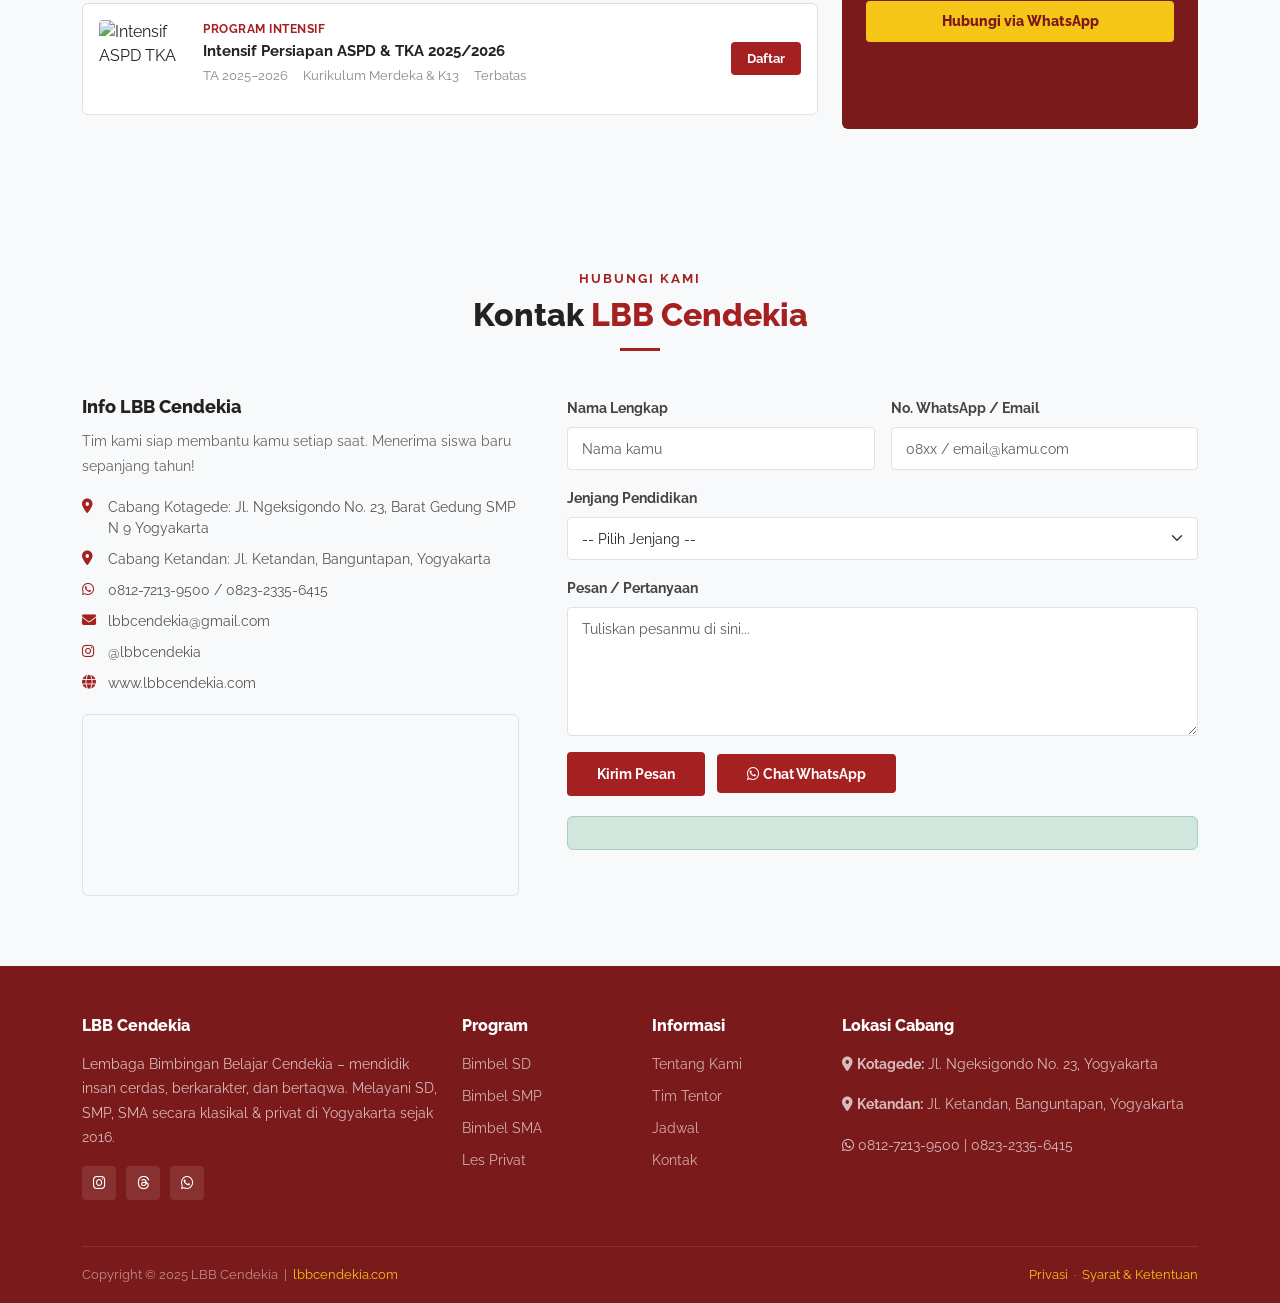
==== commit ff8208b8: "Update index.html" ====
--- a/index.html
+++ b/index.html
@@ -466,7 +466,7 @@
               <div class="d-flex align-items-center">
                 <img src="https://themewagon.github.io/scholar/assets/images/testimonial-author.jpg" alt="Siswa Cendekia" />
                 <div>
-                  <div class="IMG.0534.jpeg">Gavrila Putri</div>
+                  <div class="IMG_0534.jpeg">Gavrila Putri</div>
                   <div class="tm-testimonial-role">Peraih Peringkat 1 ASPD SMP N 1 Yogyakarta</div>
                 </div>
               </div>
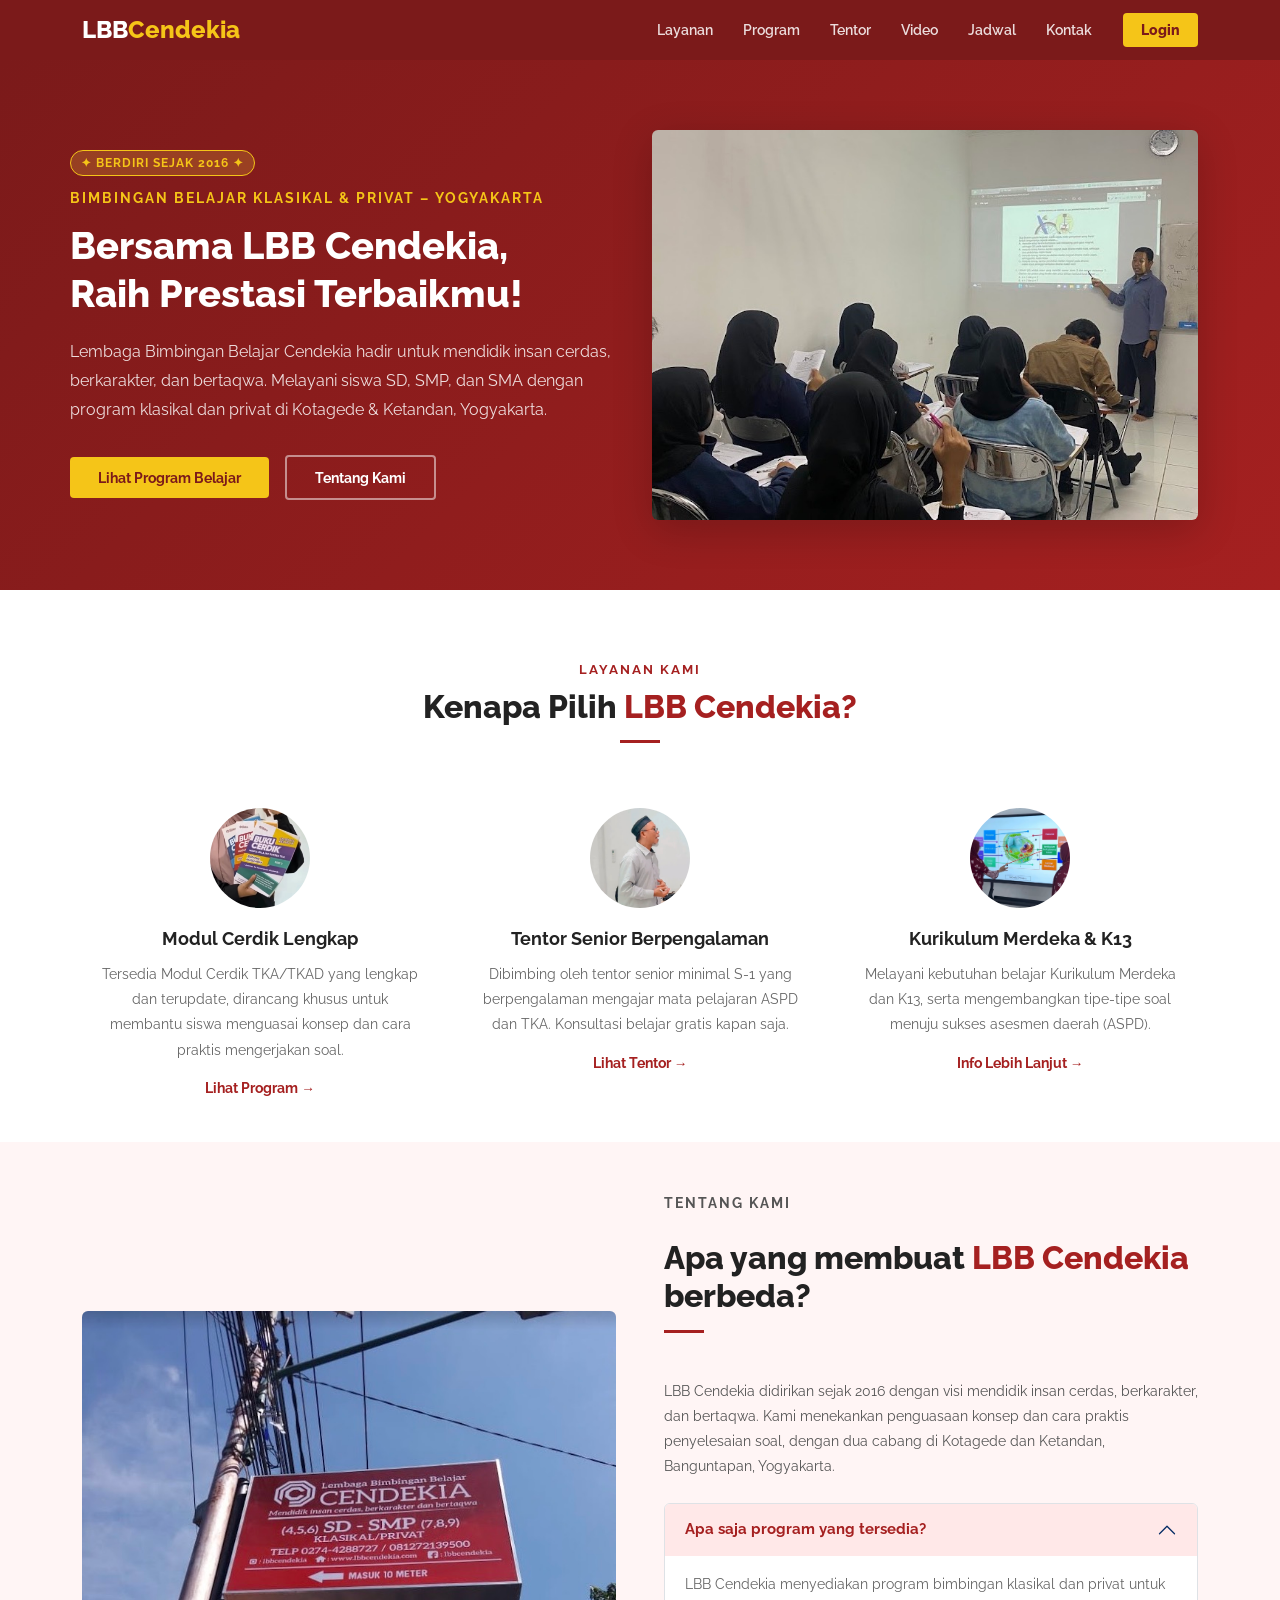
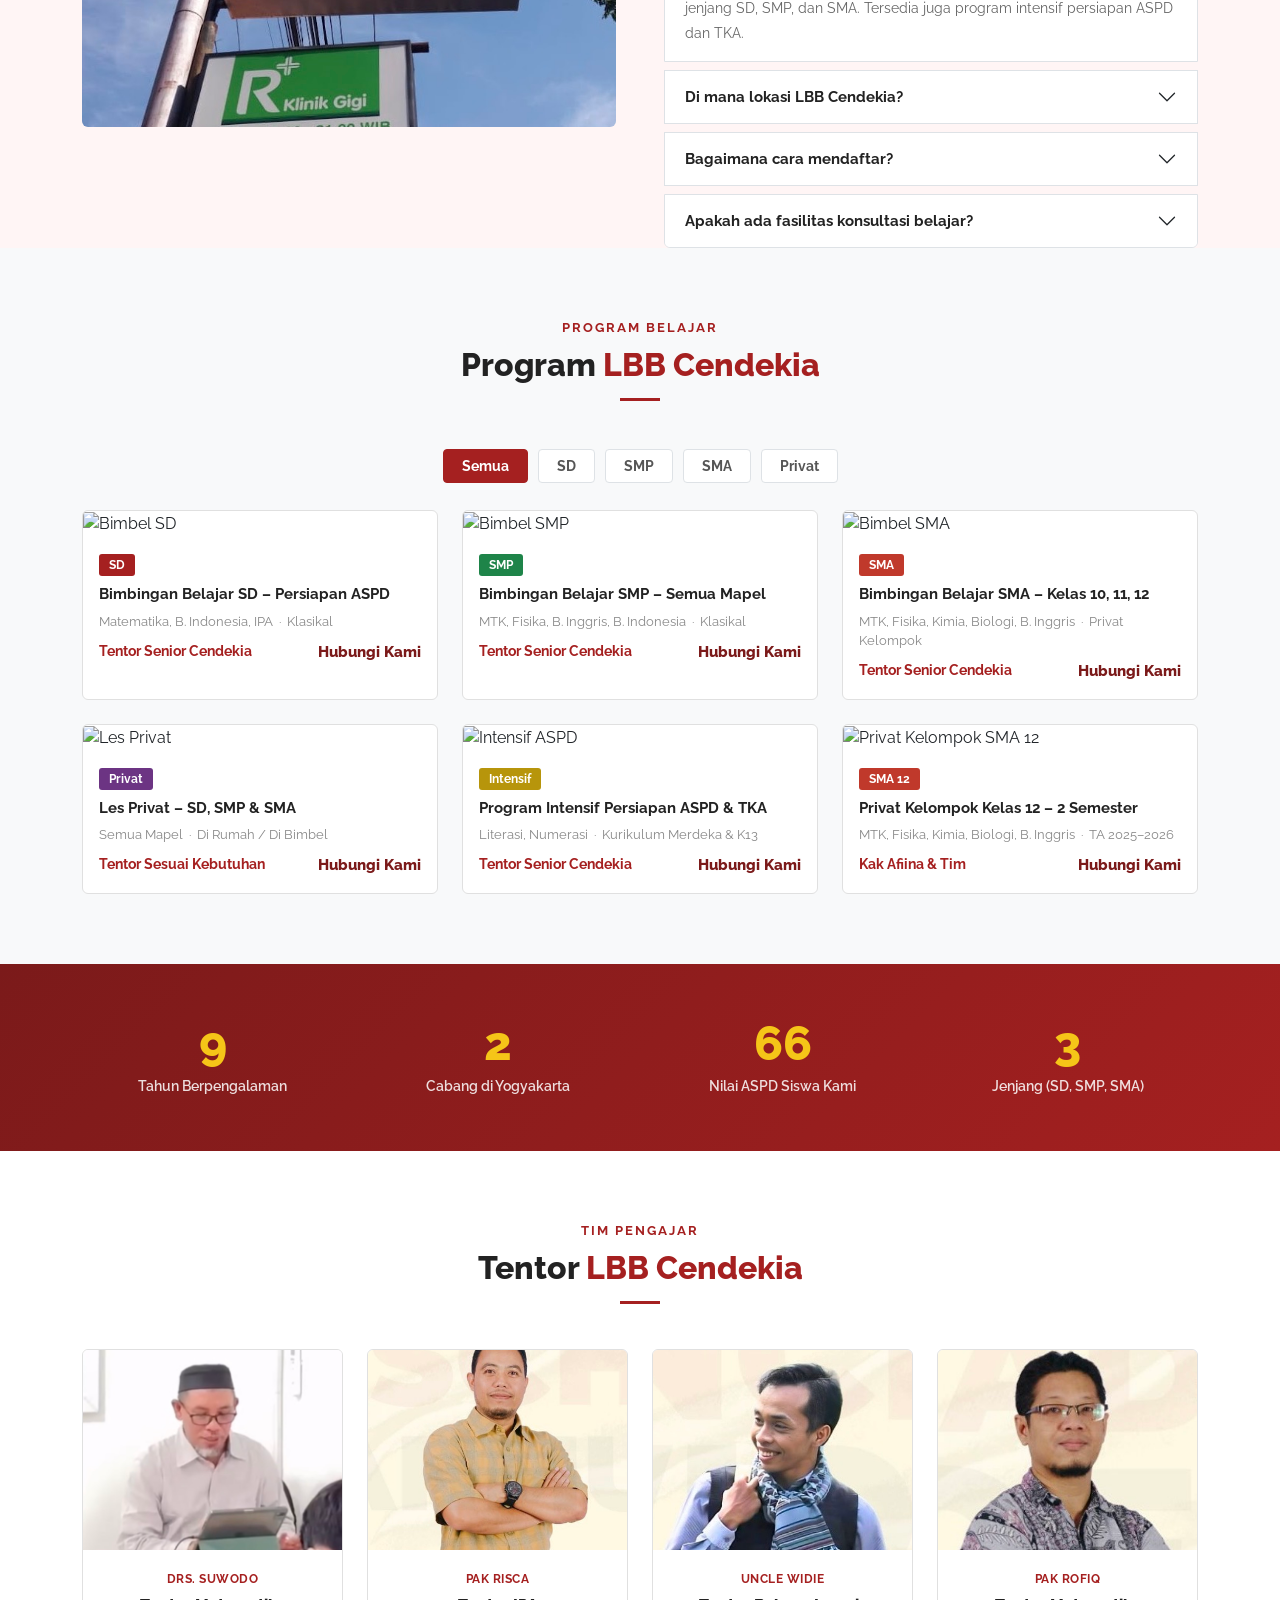
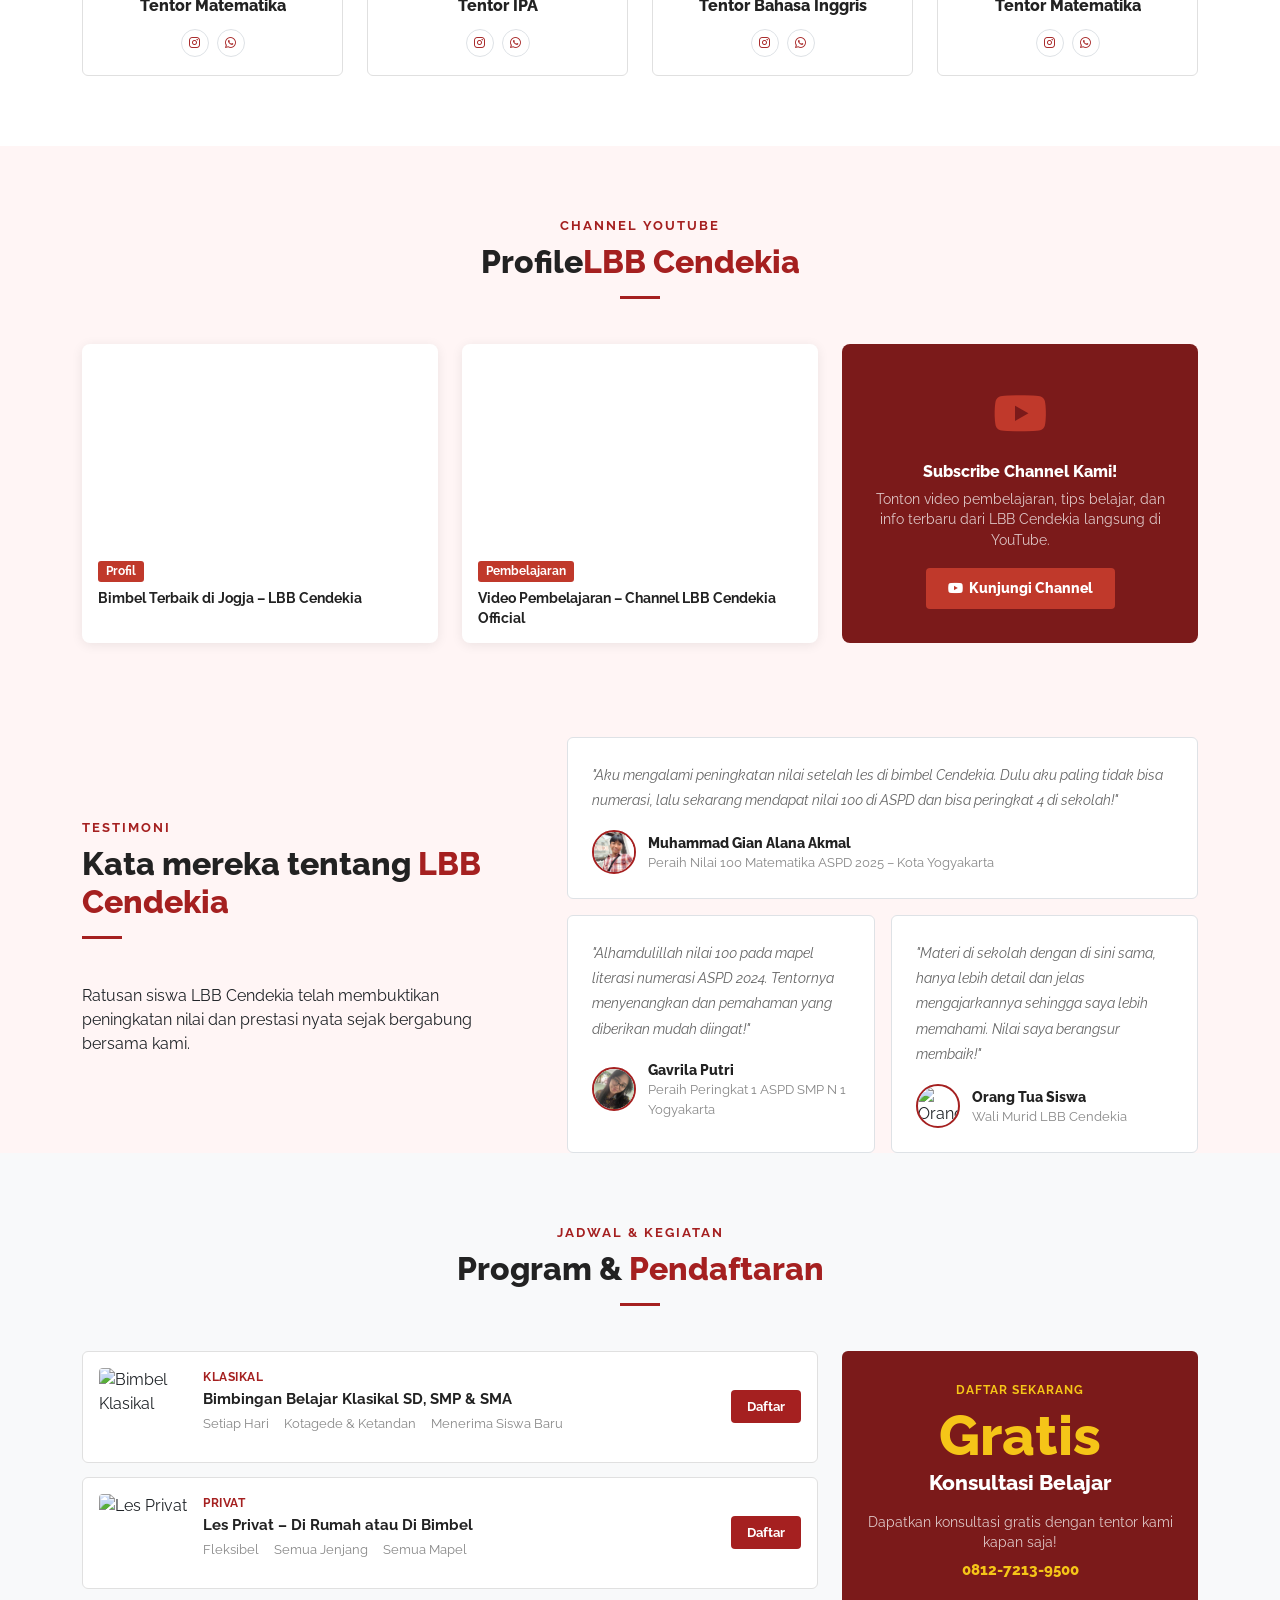
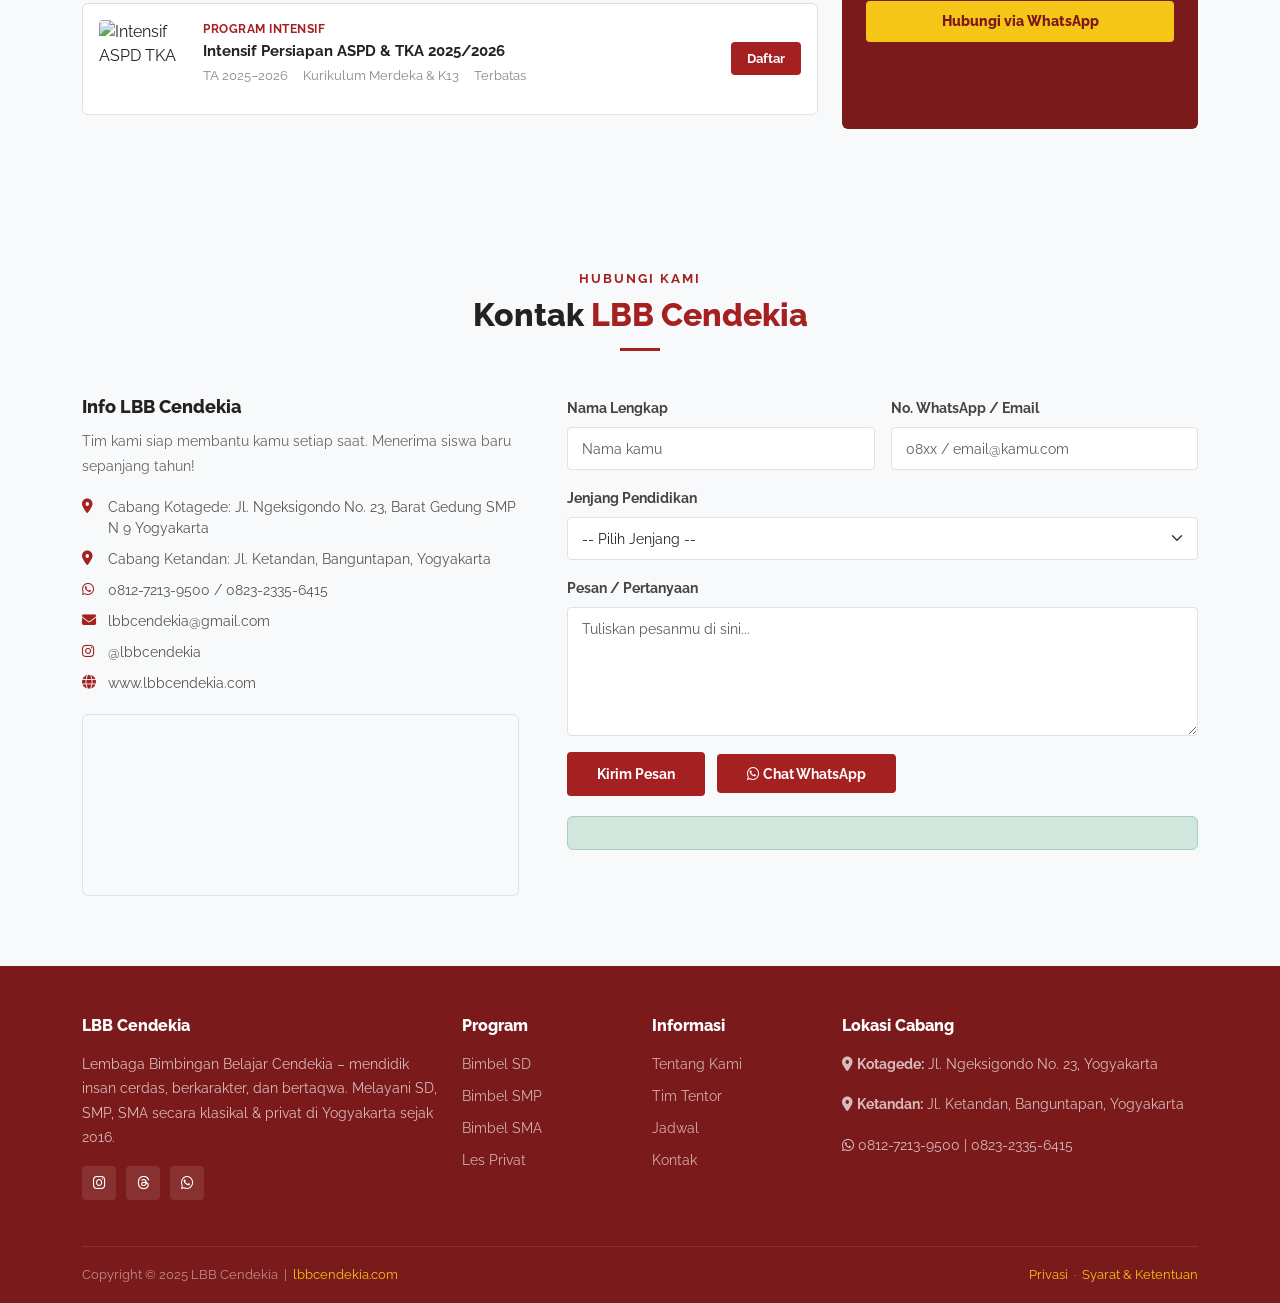
==== commit db18f660: "Update index.html" ====
--- a/index.html
+++ b/index.html
@@ -464,9 +464,9 @@
             <div class="tm-testimonial-item">
               <p>"Alhamdulillah nilai 100 pada mapel literasi numerasi ASPD 2024. Tentornya menyenangkan dan pemahaman yang diberikan mudah diingat!"</p>
               <div class="d-flex align-items-center">
-                <img src="https://themewagon.github.io/scholar/assets/images/testimonial-author.jpg" alt="Siswa Cendekia" />
+                <img src="IMG_0534.jpeg" alt="Siswa Cendekia" />
                 <div>
-                  <div class="IMG_0534.jpeg">Gavrila Putri</div>
+                  <div class="tm-testimonial-name">Gavrila Putri</div>
                   <div class="tm-testimonial-role">Peraih Peringkat 1 ASPD SMP N 1 Yogyakarta</div>
                 </div>
               </div>
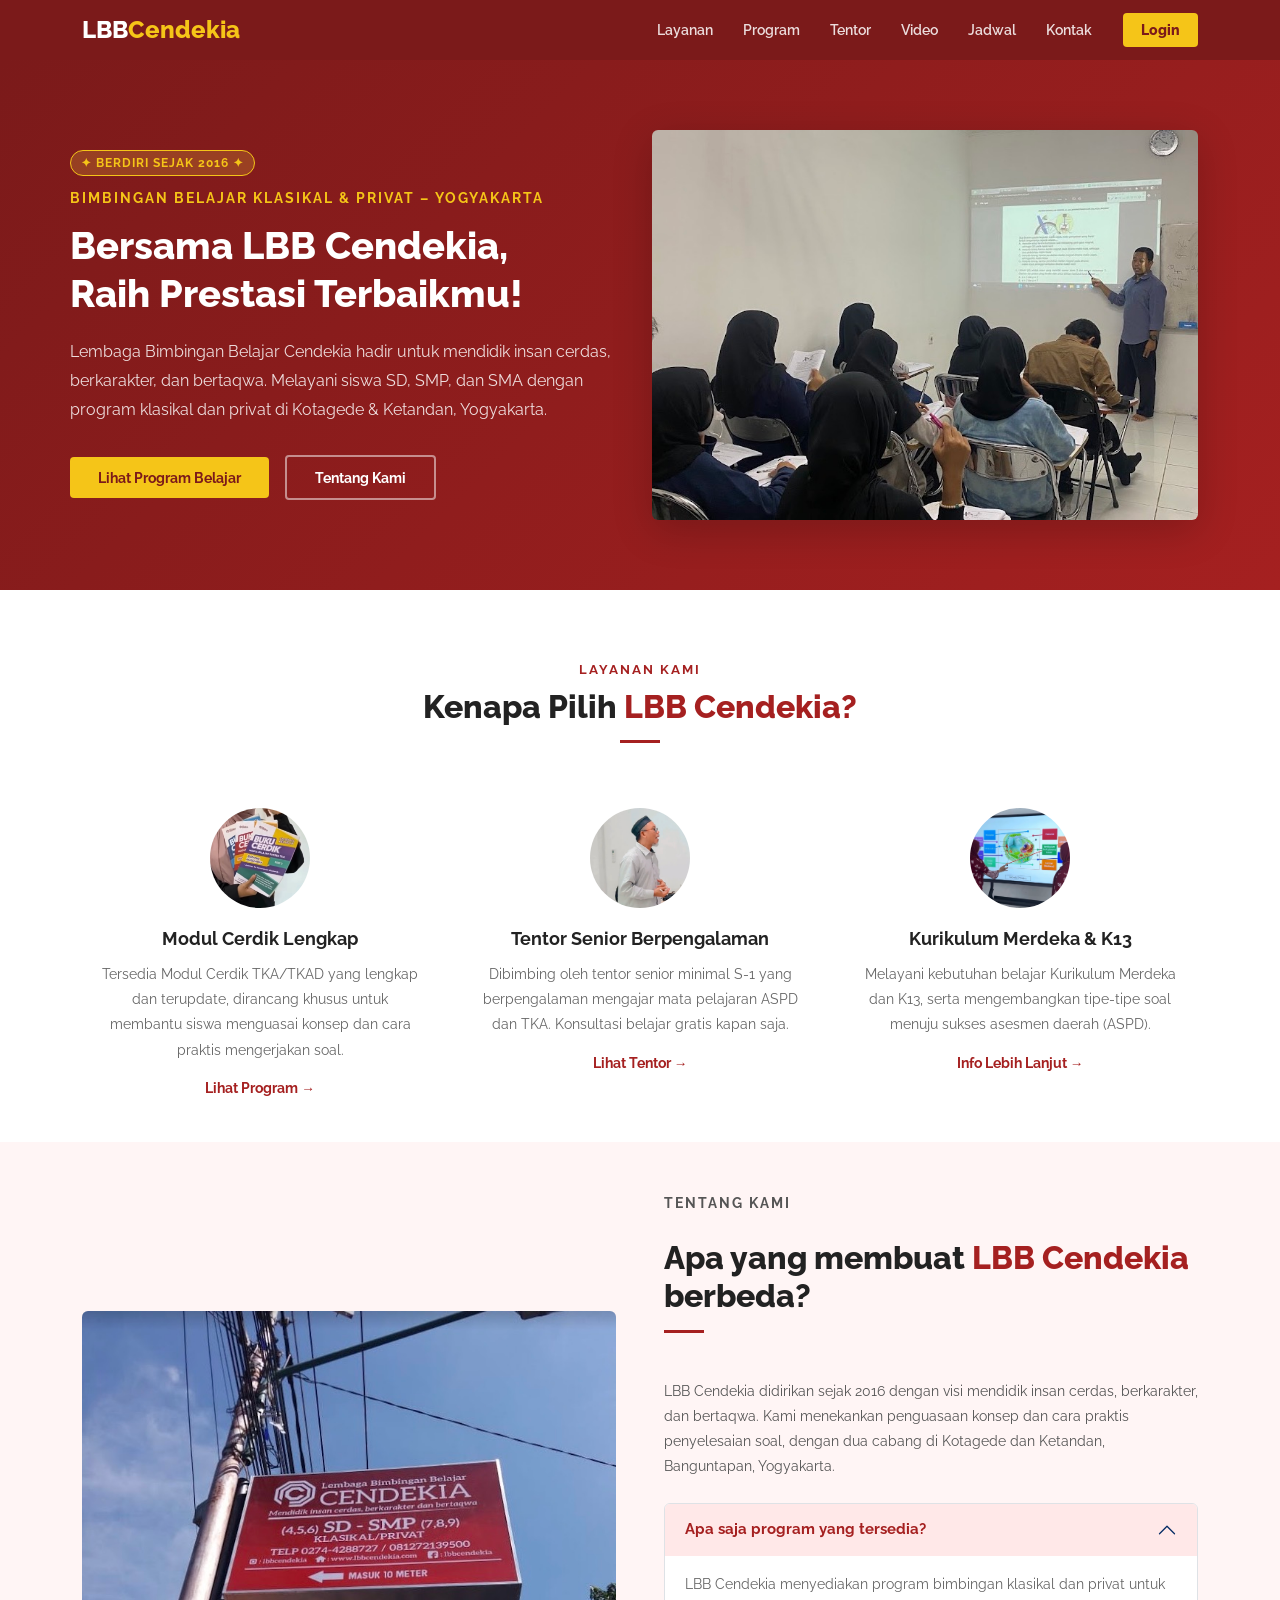
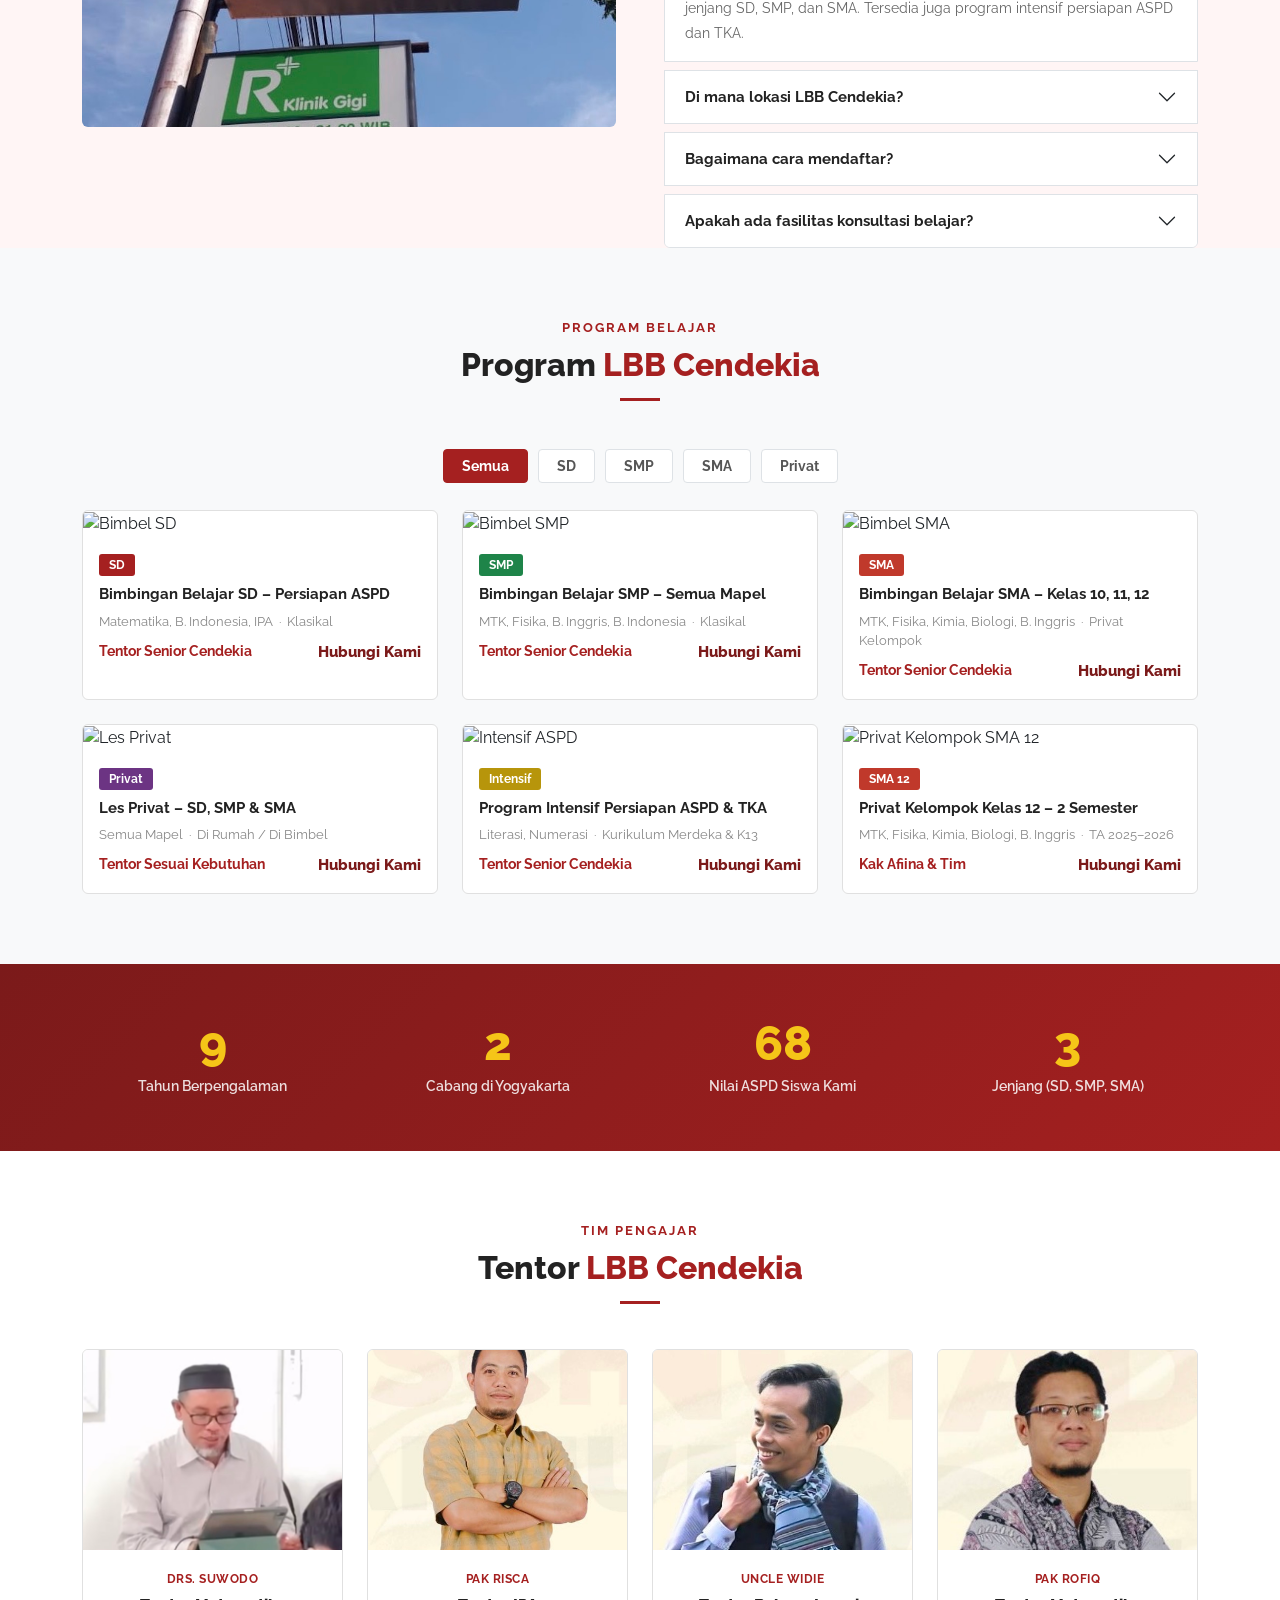
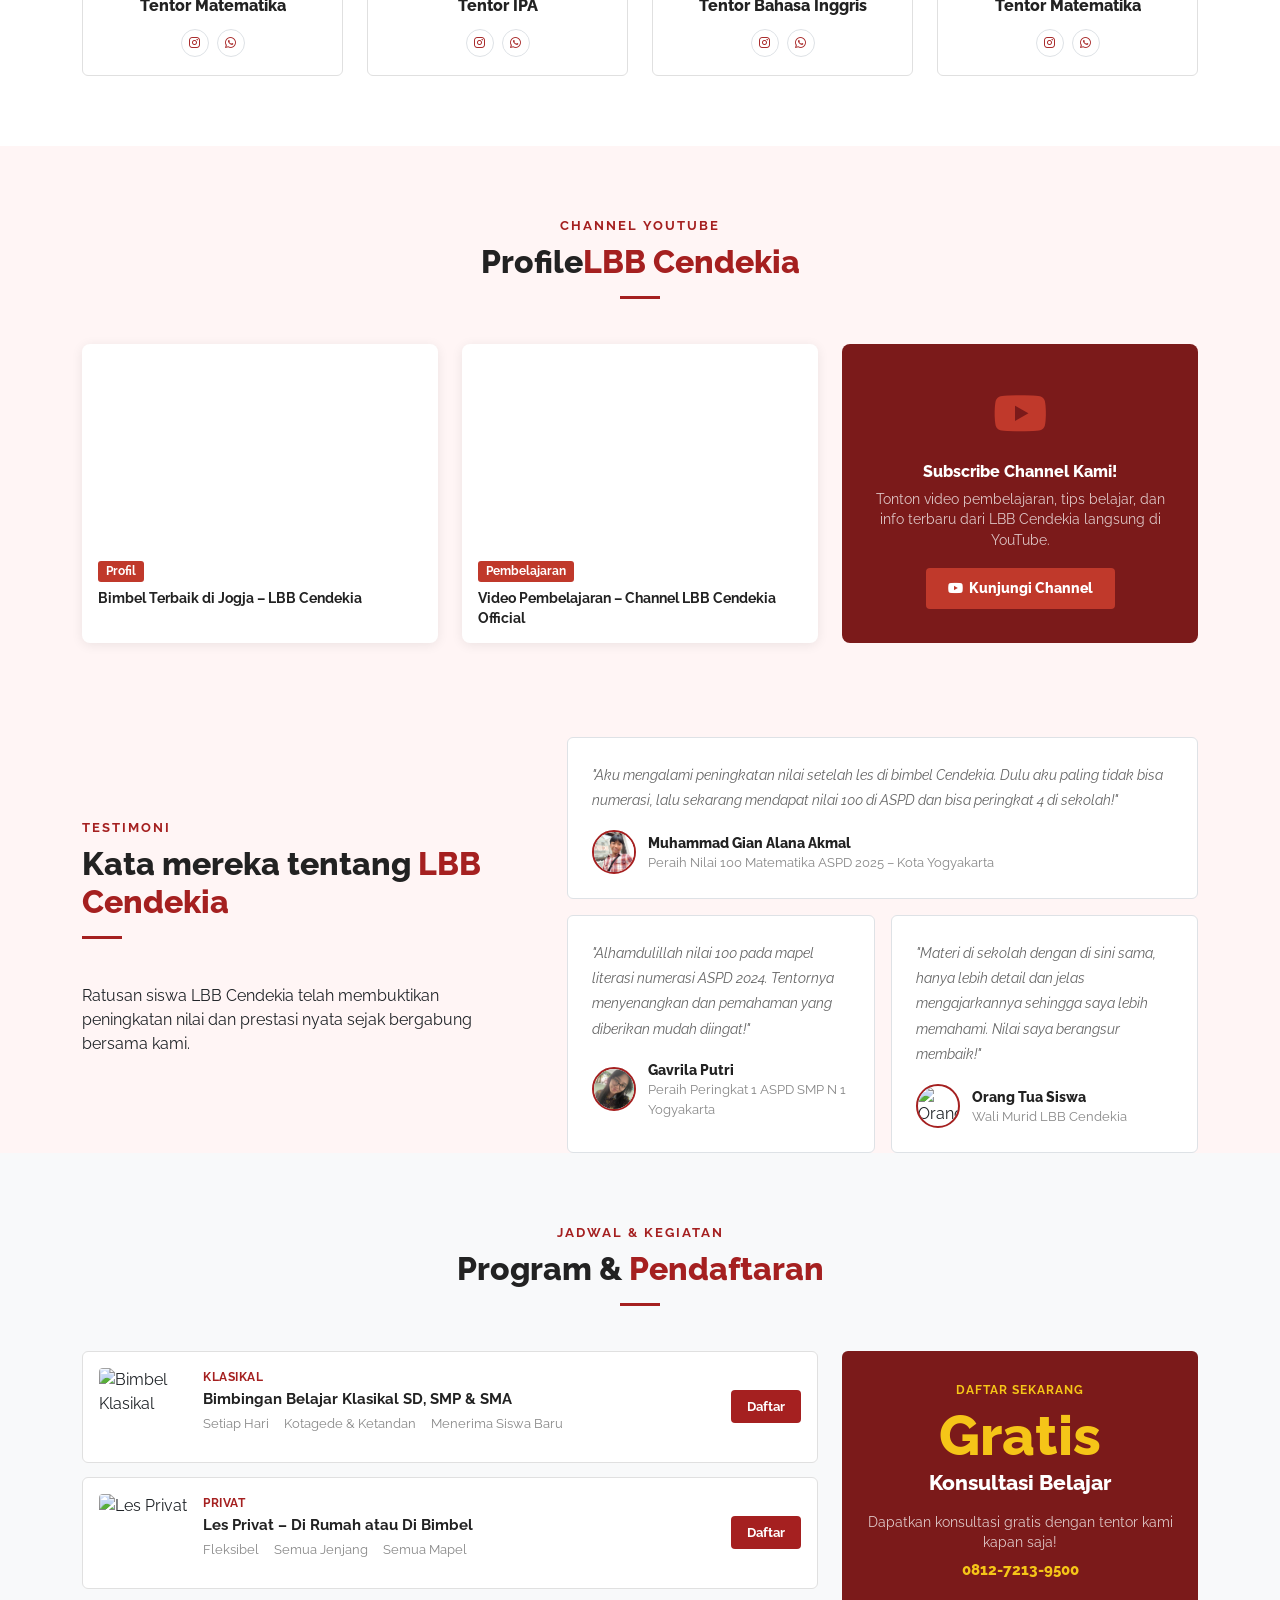
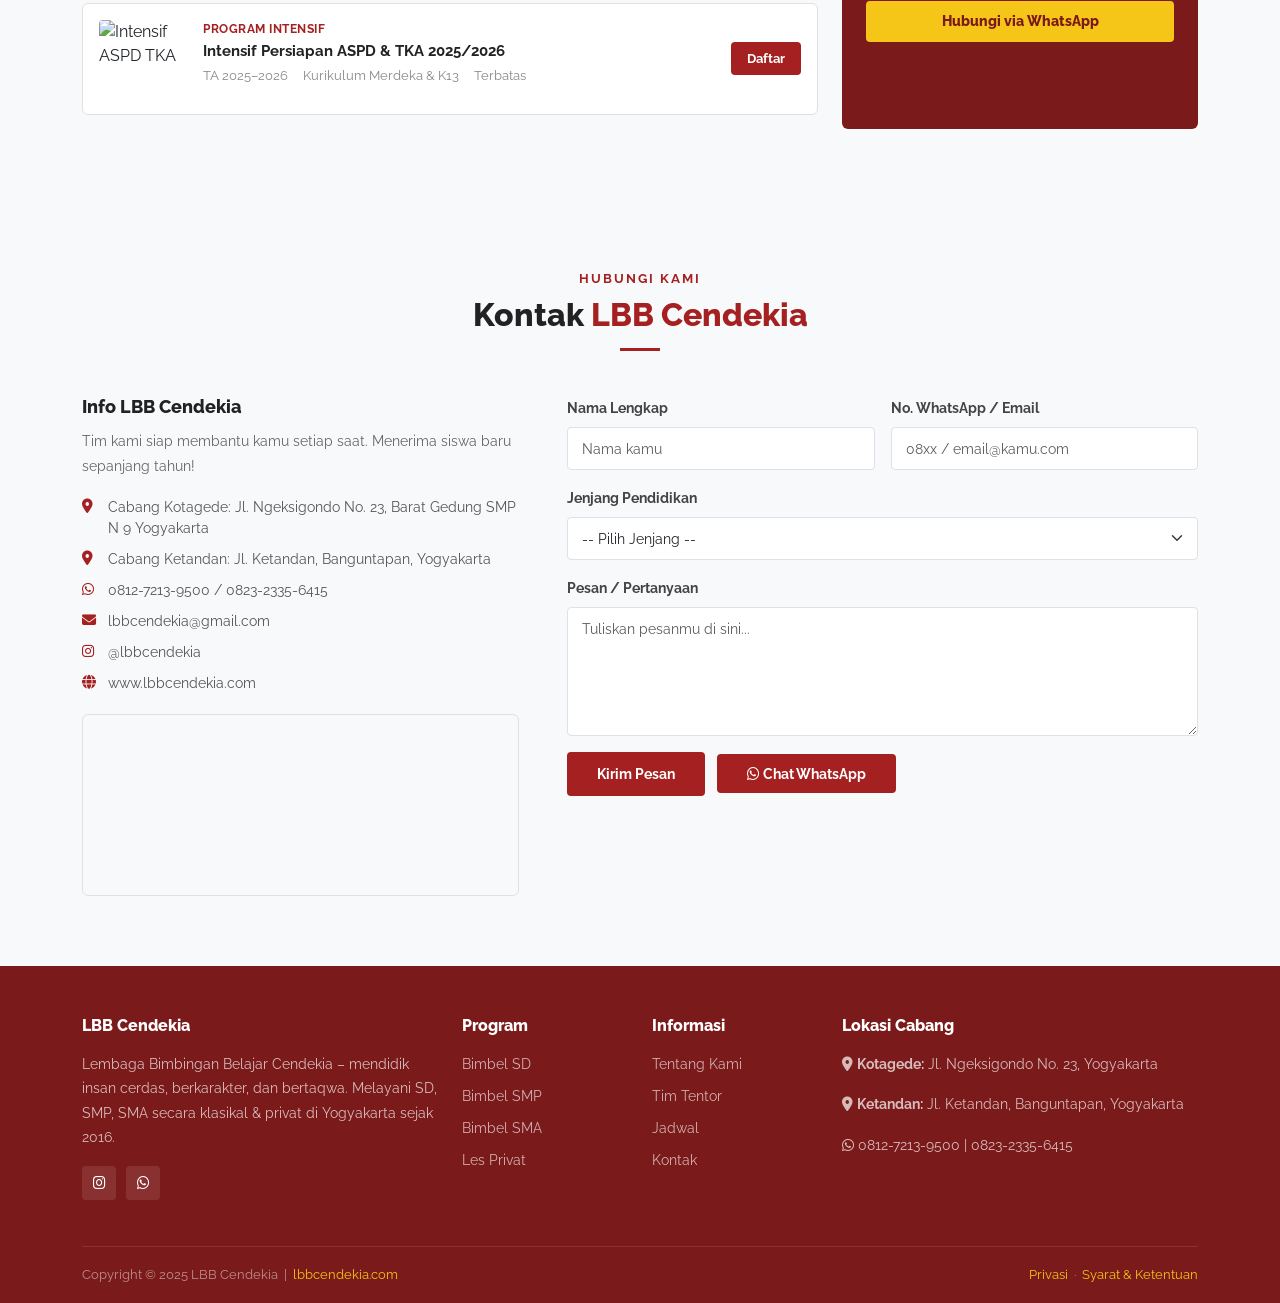
==== commit 8e189ed0: "Update index.html" ====
--- a/index.html
+++ b/index.html
@@ -629,7 +629,6 @@
               </a>
             </div>
             <div class="col-12">
-              <div id="tmFormOk" class="alert alert-success mt-1" class="alert-success-hidden">
               </div>
             </div>
           </div>
@@ -648,7 +647,6 @@
         <p>Lembaga Bimbingan Belajar Cendekia – mendidik insan cerdas, berkarakter, dan bertaqwa. Melayani SD, SMP, SMA secara klasikal & privat di Yogyakarta sejak 2016.</p>
         <div class="tm-footer-social mt-3">
           <a href="https://www.instagram.com/lbbcendekia/" target="_blank"><i class="fab fa-instagram"></i></a>
-          <a href="https://www.threads.com/@lbbcendekia" target="_blank"><i class="fab fa-threads"></i></a>
           <a href="https://wa.me/6281272139500" target="_blank"><i class="fab fa-whatsapp"></i></a>
         </div>
       </div>
